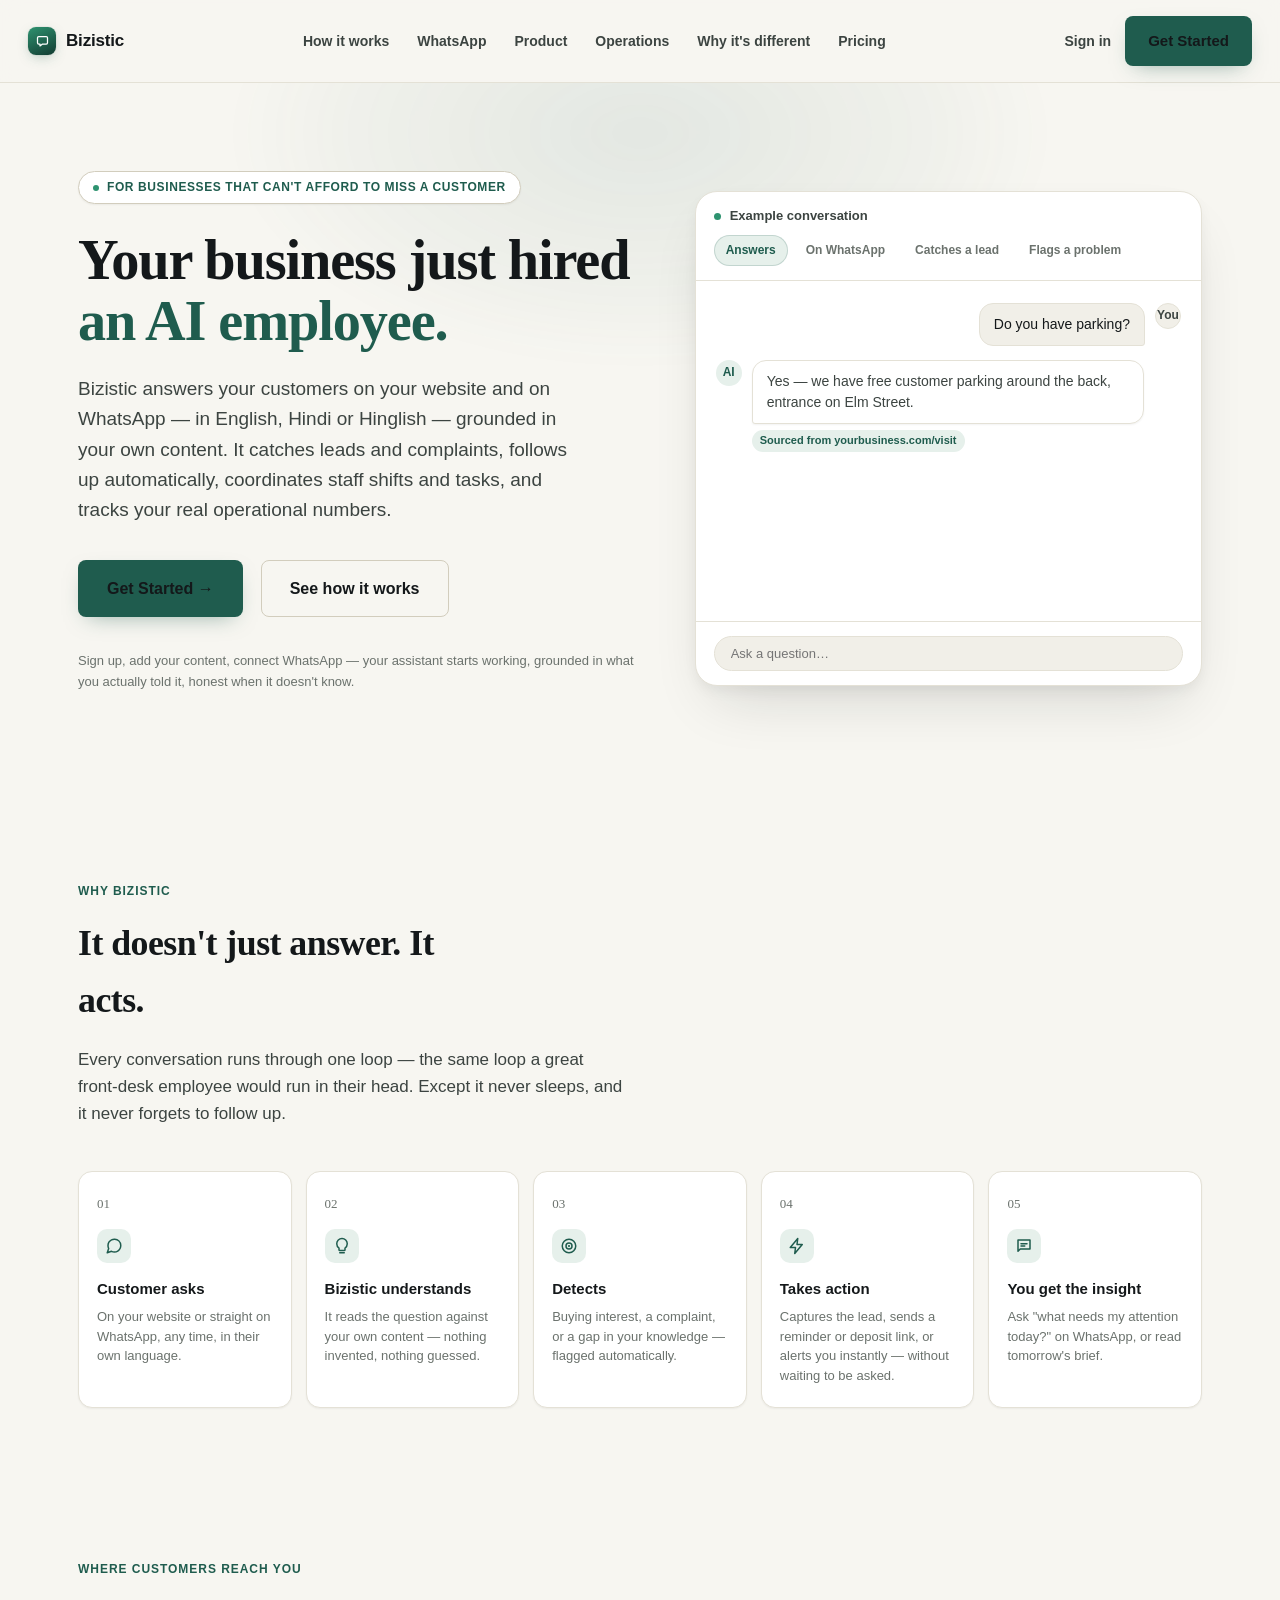
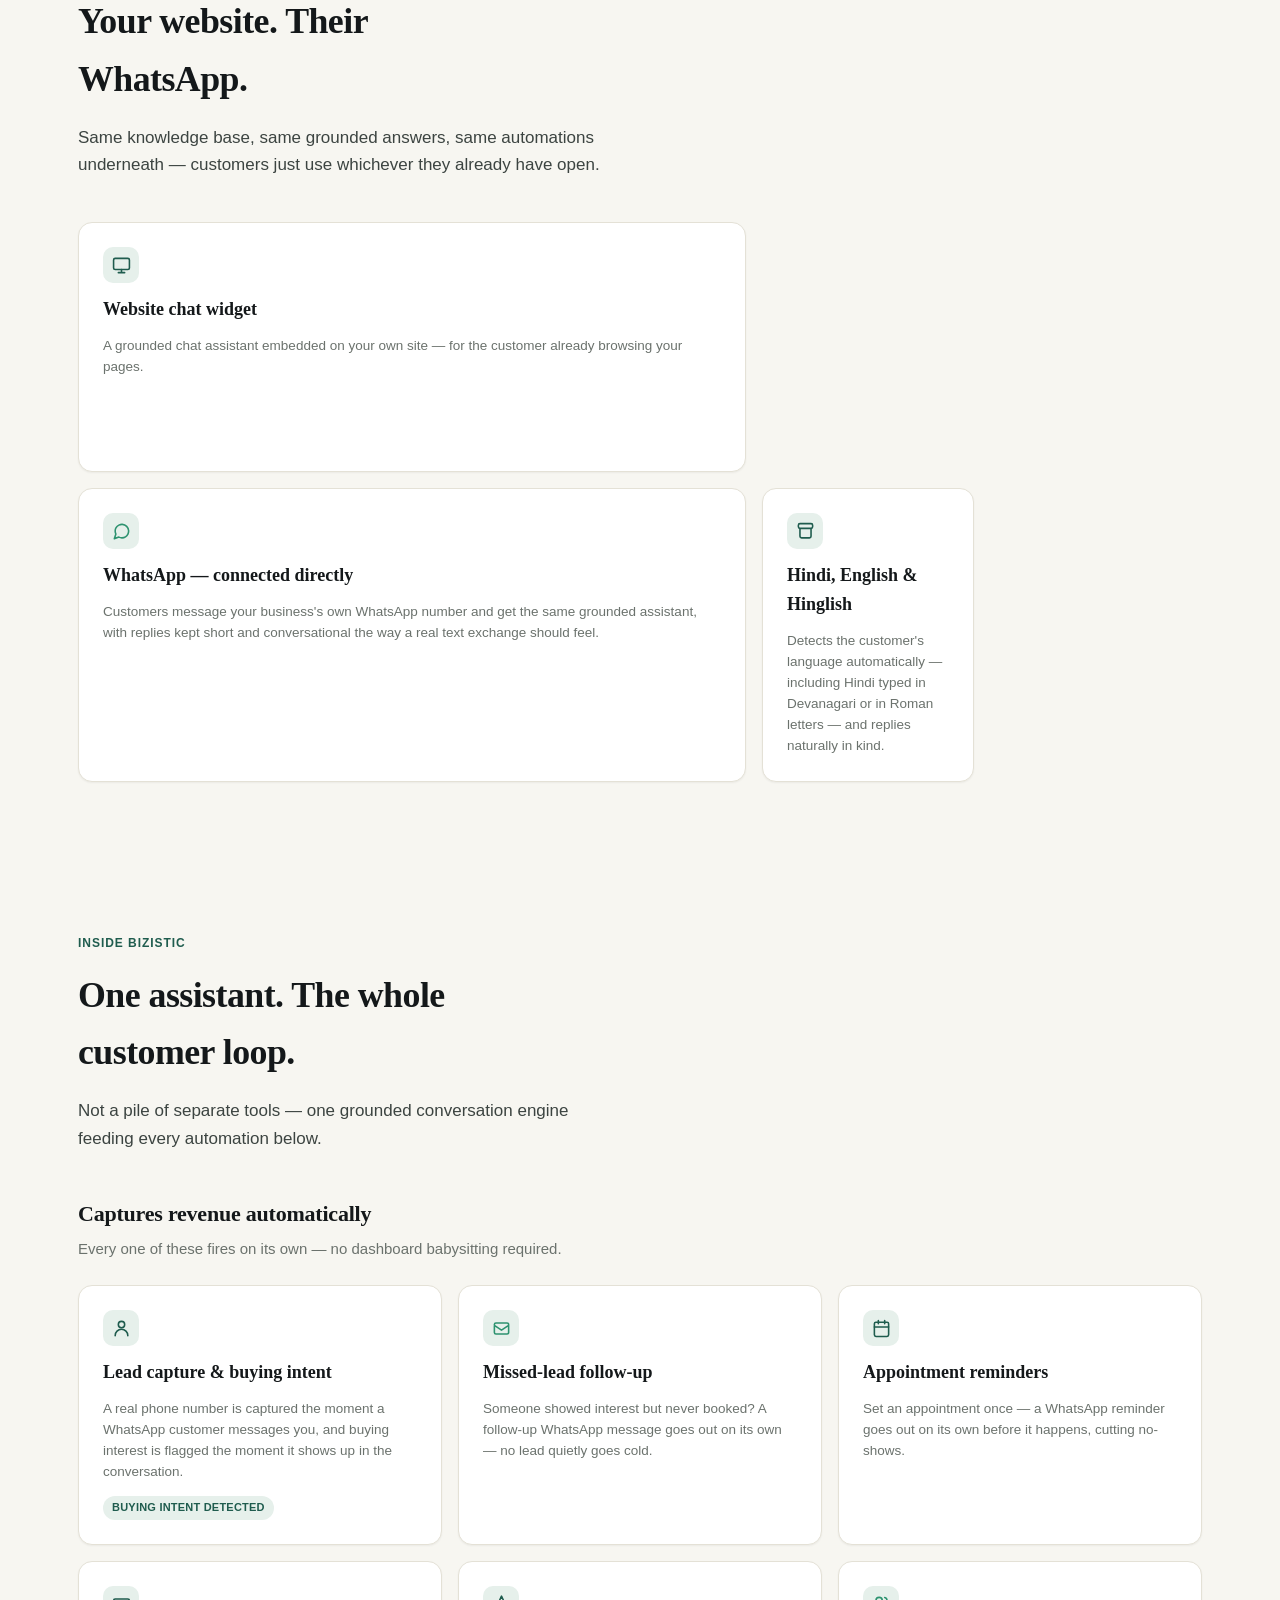
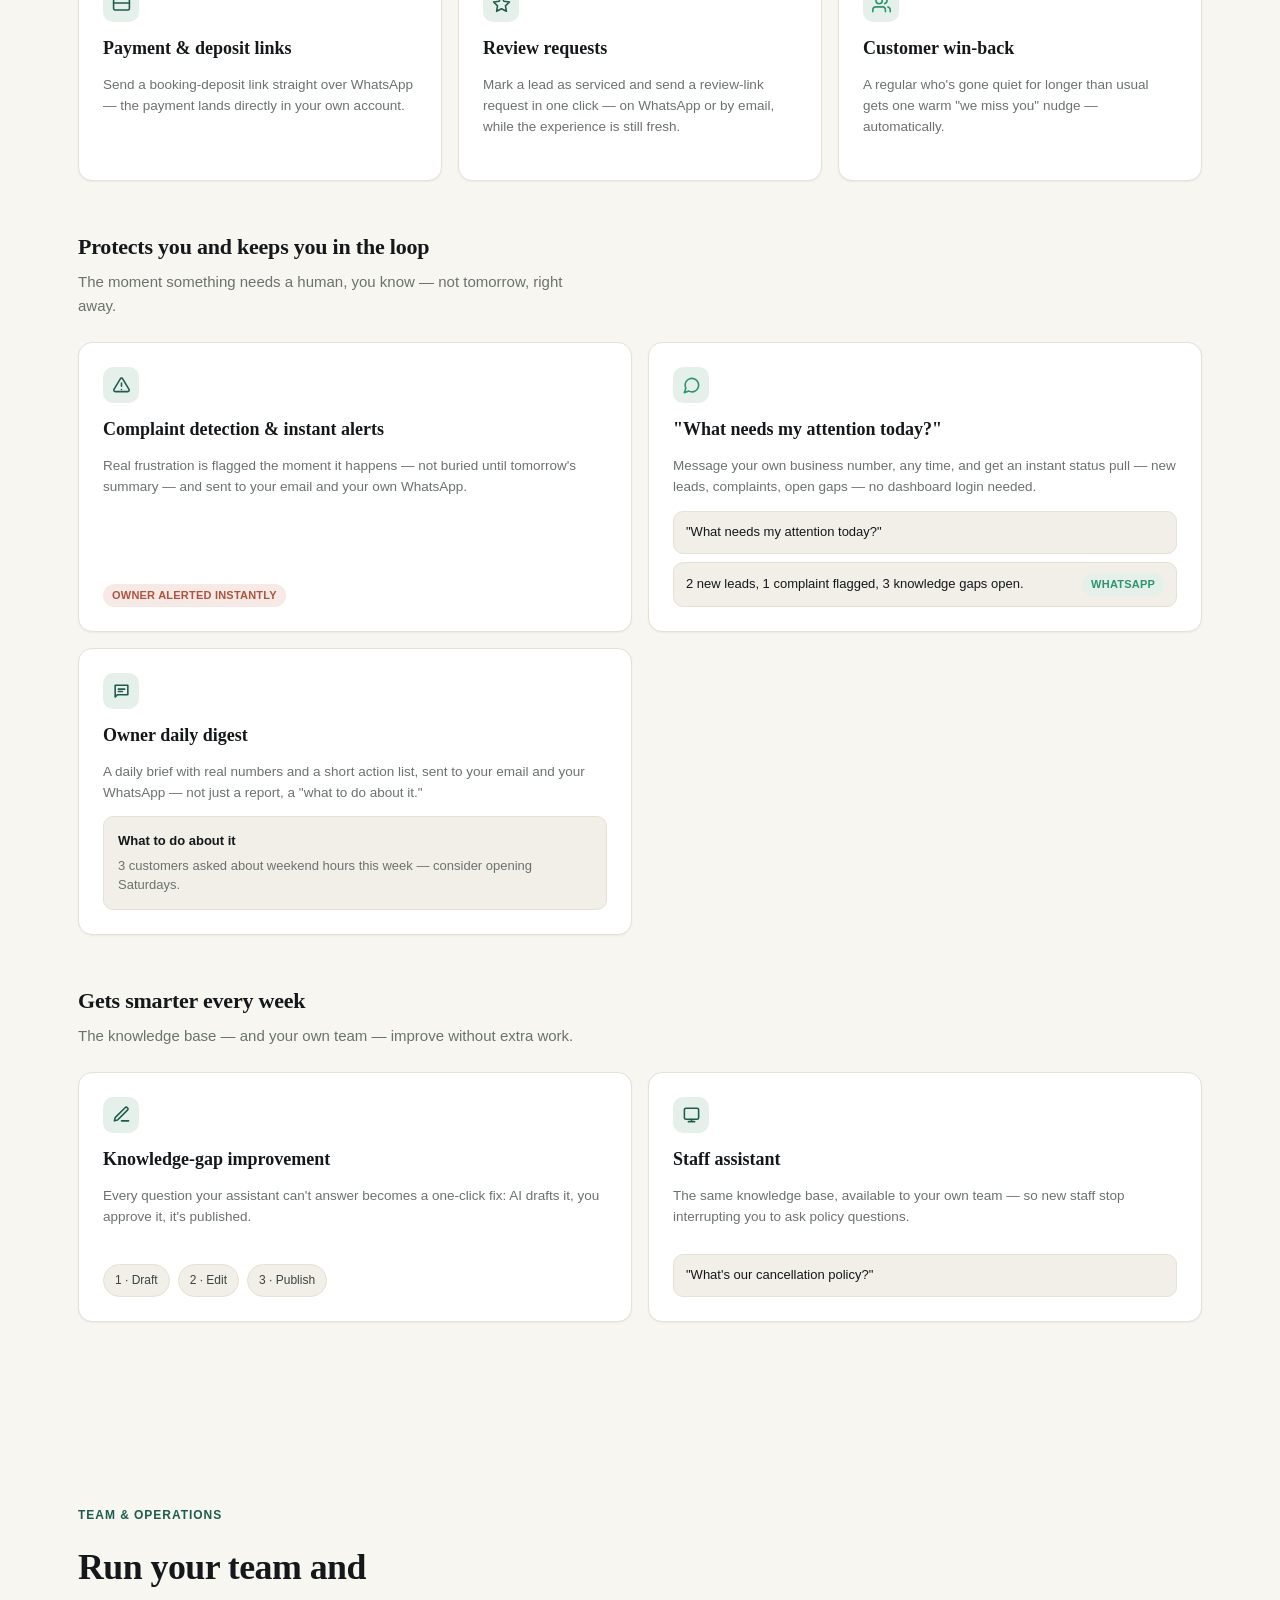
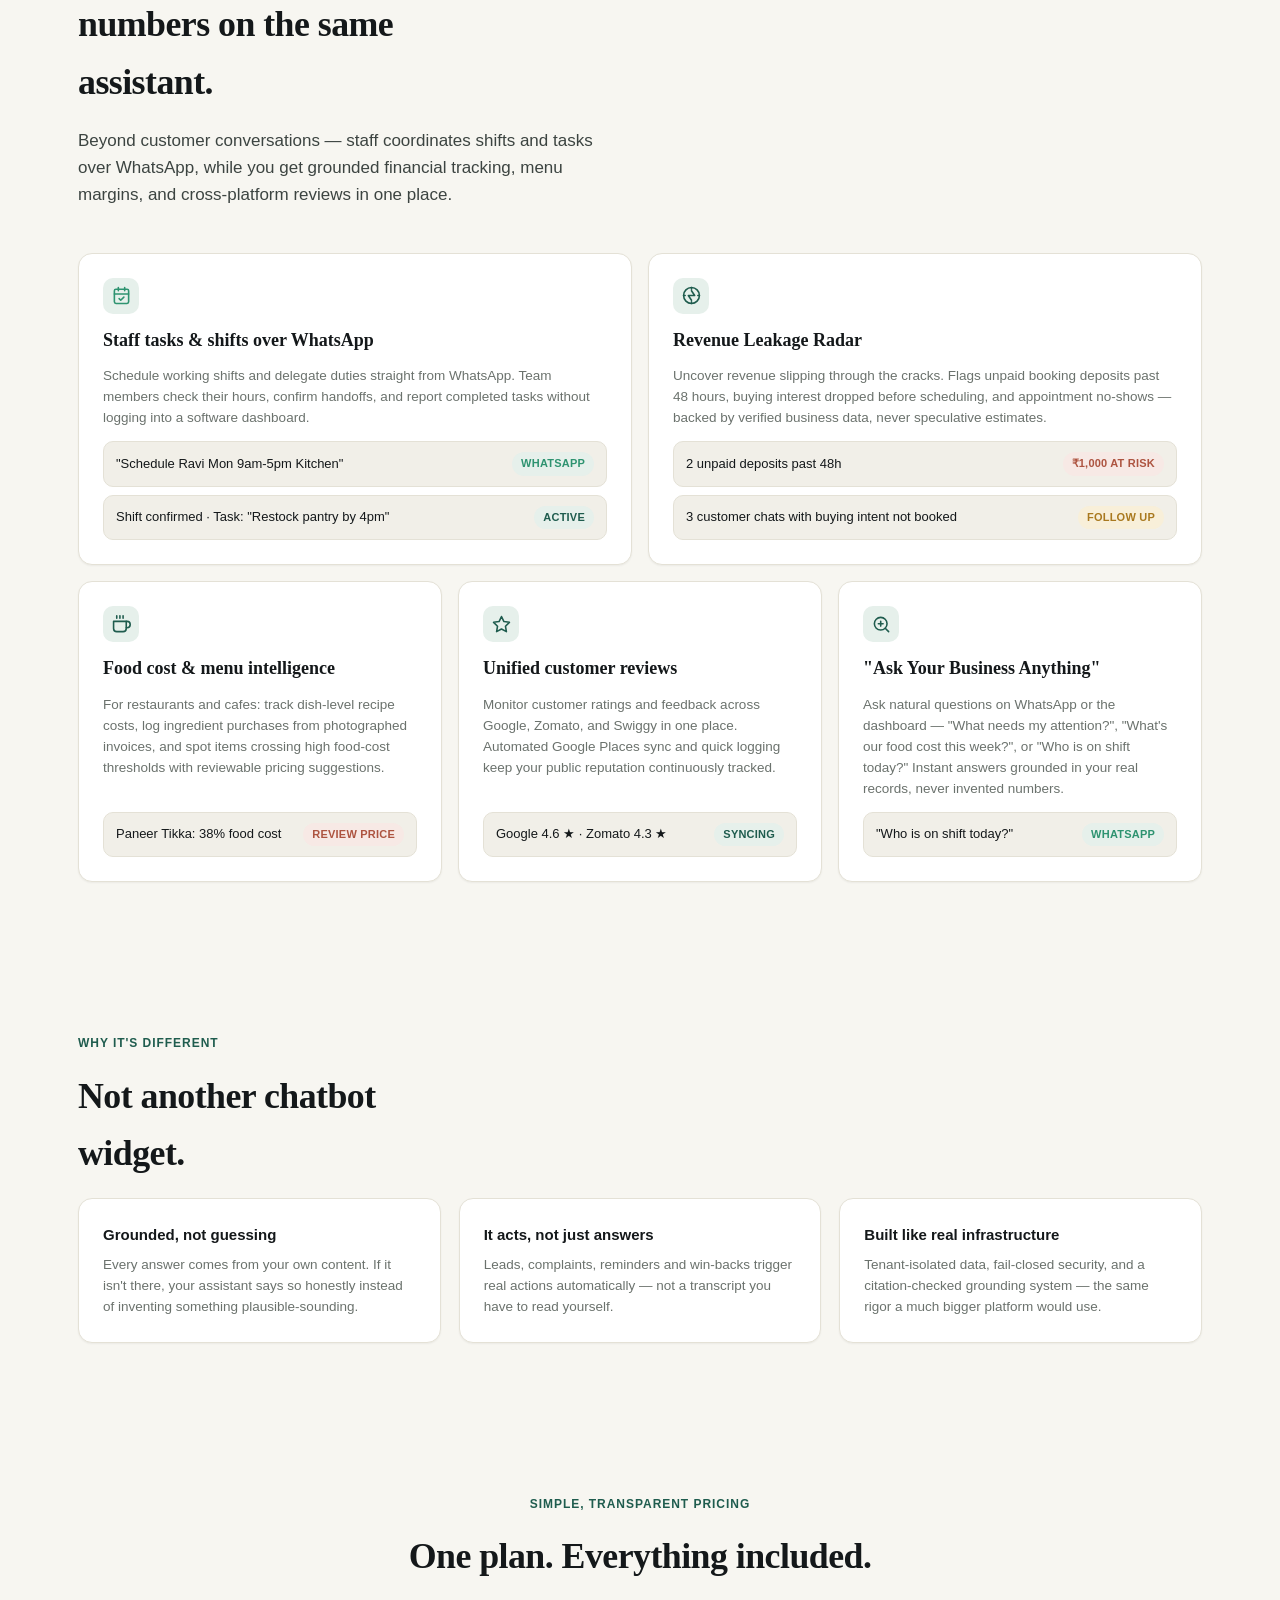
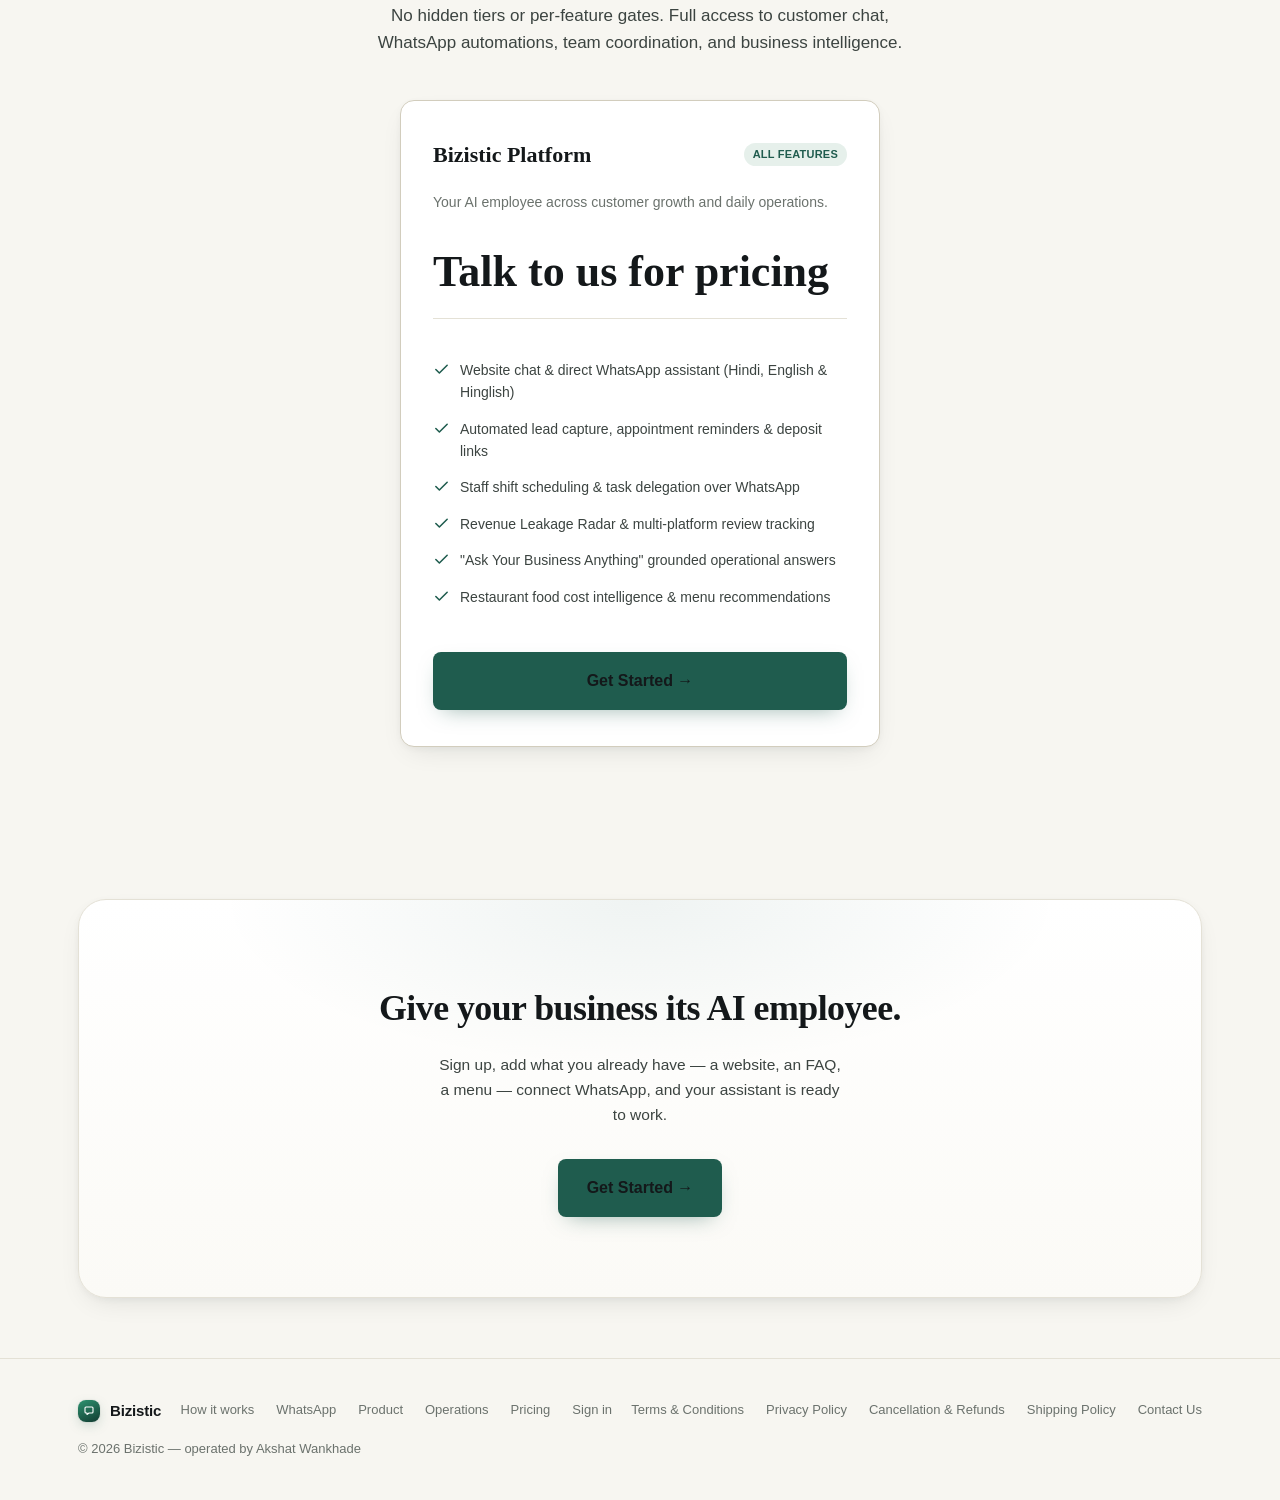
==== static/index.html @ 37adf5cf "Add Terms, Privacy, and Cancellation & Refund pages for Razorpay compliance Completes the 5-page Raz" ====
<!DOCTYPE html>
<html lang="en">
<head>
  <meta charset="UTF-8">
  <meta name="viewport" content="width=device-width, initial-scale=1.0">
  <title>Bizistic — an AI employee for your business</title>
  <meta name="description" content="Bizistic talks to your customers on your website and WhatsApp, captures leads, coordinates staff shifts and tasks, tracks revenue leakage, and gives you grounded business intelligence.">
  <link rel="icon" type="image/svg+xml" href="/static/favicon.svg">
  <link rel="stylesheet" href="/static/css/marketing.css">
</head>
<body class="bm-body">

  <nav class="bm-nav">
    <a href="/" class="bm-logo">
      <span class="bm-logo-mark"><svg viewBox="0 0 24 24" fill="none" stroke="currentColor" stroke-width="2" stroke-linecap="round" stroke-linejoin="round"><path d="M4 6a2 2 0 0 1 2-2h12a2 2 0 0 1 2 2v8a2 2 0 0 1-2 2h-6l-4 3v-3H6a2 2 0 0 1-2-2Z"/></svg></span>
      Bizistic
    </a>
    <div class="bm-navlinks">
      <a class="bm-navlink" href="#loop">How it works</a>
      <a class="bm-navlink" href="#channels">WhatsApp</a>
      <a class="bm-navlink" href="#product">Product</a>
      <a class="bm-navlink" href="#operations">Operations</a>
      <a class="bm-navlink" href="#why">Why it's different</a>
      <a class="bm-navlink" href="#pricing">Pricing</a>
    </div>
    <div class="bm-nav-actions">
      <a href="/login" class="bm-navlink">Sign in</a>
      <a href="/login" class="bm-btn bm-btn-primary">Get Started</a>
    </div>
  </nav>

  <header class="bm-hero">
    <div class="bm-hero-glow" aria-hidden="true"></div>
    <div class="bm-wrap bm-hero-inner">
      <div class="bm-hero-grid">
        <div class="bm-reveal in">
          <div class="bm-eyebrow"><span class="dot"></span> For businesses that can't afford to miss a customer</div>
          <h1 class="bm-h1">Your business just hired<br><em>an AI employee.</em></h1>
          <p class="bm-lede">Bizistic answers your customers on your website and on WhatsApp — in English, Hindi or Hinglish — grounded in your own content. It catches leads and complaints, follows up automatically, coordinates staff shifts and tasks, and tracks your real operational numbers.</p>
          <div class="bm-hero-cta">
            <a href="/login" class="bm-btn bm-btn-primary bm-btn-lg">Get Started &rarr;</a>
            <a href="#loop" class="bm-btn bm-btn-ghost bm-btn-lg">See how it works</a>
          </div>
          <p class="bm-hero-note">Sign up, add your content, connect WhatsApp — your assistant starts working, grounded in what you actually told it, honest when it doesn't know.</p>
        </div>

        <div class="bm-reveal in" style="transition-delay:.12s;">
          <div class="bm-demo" role="group" aria-label="Example conversation with Bizistic">
            <div class="bm-demo-bar">
              <div class="bm-demo-bar-title"><span class="bm-demo-dot"></span> Example conversation</div>
              <div class="bm-demo-tabs" id="demo-tabs">
                <div class="bm-demo-tab active" data-demo="answer">Answers</div>
                <div class="bm-demo-tab" data-demo="whatsapp">On WhatsApp</div>
                <div class="bm-demo-tab" data-demo="lead">Catches a lead</div>
                <div class="bm-demo-tab" data-demo="complaint">Flags a problem</div>
              </div>
            </div>
            <div class="bm-demo-body" id="demo-body"></div>
            <div class="bm-demo-input" aria-hidden="true">
              <input type="text" placeholder="Ask a question…" disabled>
            </div>
          </div>
        </div>
      </div>
    </div>
  </header>

  <section class="bm-section" id="loop">
    <div class="bm-wrap">
      <div class="bm-kicker bm-reveal">Why Bizistic</div>
      <h2 class="bm-h2 bm-reveal">It doesn't just answer. It acts.</h2>
      <p class="bm-section-lede bm-reveal">Every conversation runs through one loop — the same loop a great front-desk employee would run in their head. Except it never sleeps, and it never forgets to follow up.</p>

      <div class="bm-loop bm-reveal-stagger">
        <div class="bm-loop-step">
          <div class="bm-loop-num">01</div>
          <div class="bm-loop-icon"><svg viewBox="0 0 24 24" fill="none" stroke="currentColor" stroke-width="2" stroke-linecap="round" stroke-linejoin="round"><path d="M21 11.5a8.38 8.38 0 0 1-.9 3.8 8.5 8.5 0 0 1-7.6 4.7 8.38 8.38 0 0 1-3.8-.9L3 21l1.9-5.7a8.38 8.38 0 0 1-.9-3.8 8.5 8.5 0 0 1 4.7-7.6 8.38 8.38 0 0 1 3.8-.9h.5a8.48 8.48 0 0 1 8 8v.5z"/></svg></div>
          <div class="bm-loop-title">Customer asks</div>
          <div class="bm-loop-text">On your website or straight on WhatsApp, any time, in their own language.</div>
        </div>
        <div class="bm-loop-step">
          <div class="bm-loop-num">02</div>
          <div class="bm-loop-icon"><svg viewBox="0 0 24 24" fill="none" stroke="currentColor" stroke-width="2" stroke-linecap="round" stroke-linejoin="round"><path d="M12 2a7 7 0 0 0-7 7c0 2.4 1.2 4.5 3 5.7V17a1 1 0 0 0 1 1h6a1 1 0 0 0 1-1v-2.3c1.8-1.2 3-3.3 3-5.7a7 7 0 0 0-7-7Z"/><path d="M9 21h6"/></svg></div>
          <div class="bm-loop-title">Bizistic understands</div>
          <div class="bm-loop-text">It reads the question against your own content — nothing invented, nothing guessed.</div>
        </div>
        <div class="bm-loop-step">
          <div class="bm-loop-num">03</div>
          <div class="bm-loop-icon"><svg viewBox="0 0 24 24" fill="none" stroke="currentColor" stroke-width="2" stroke-linecap="round" stroke-linejoin="round"><circle cx="12" cy="12" r="9"/><circle cx="12" cy="12" r="4"/><circle cx="12" cy="12" r=".5" fill="currentColor"/></svg></div>
          <div class="bm-loop-title">Detects</div>
          <div class="bm-loop-text">Buying interest, a complaint, or a gap in your knowledge — flagged automatically.</div>
        </div>
        <div class="bm-loop-step">
          <div class="bm-loop-num">04</div>
          <div class="bm-loop-icon"><svg viewBox="0 0 24 24" fill="none" stroke="currentColor" stroke-width="2" stroke-linecap="round" stroke-linejoin="round"><path d="M13 2 3 14h7l-1 8 10-12h-7l1-8Z"/></svg></div>
          <div class="bm-loop-title">Takes action</div>
          <div class="bm-loop-text">Captures the lead, sends a reminder or deposit link, or alerts you instantly — without waiting to be asked.</div>
        </div>
        <div class="bm-loop-step">
          <div class="bm-loop-num">05</div>
          <div class="bm-loop-icon"><svg viewBox="0 0 24 24" fill="none" stroke="currentColor" stroke-width="2" stroke-linecap="round" stroke-linejoin="round"><path d="M4 4h16v12H7l-3 3Z"/><path d="M8 9h8M8 12h5"/></svg></div>
          <div class="bm-loop-title">You get the insight</div>
          <div class="bm-loop-text">Ask "what needs my attention today?" on WhatsApp, or read tomorrow's brief.</div>
        </div>
      </div>
    </div>
  </section>

  <section class="bm-section-tight" id="channels">
    <div class="bm-wrap">
      <div class="bm-kicker bm-reveal">Where customers reach you</div>
      <h2 class="bm-h2 bm-reveal">Your website. Their WhatsApp.</h2>
      <p class="bm-section-lede bm-reveal">Same knowledge base, same grounded answers, same automations underneath — customers just use whichever they already have open.</p>

      <div class="bm-bento bm-bento-5 bm-reveal-stagger" style="margin-bottom:0;">
        <div class="bm-tile bm-tile-md">
          <div class="bm-tile-icon"><svg viewBox="0 0 24 24" fill="none" stroke="currentColor" stroke-width="2" stroke-linecap="round" stroke-linejoin="round"><rect x="2" y="3" width="20" height="14" rx="2"/><path d="M8 21h8M12 17v4"/></svg></div>
          <h3>Website chat widget</h3>
          <p>A grounded chat assistant embedded on your own site — for the customer already browsing your pages.</p>
        </div>
        <div class="bm-tile bm-tile-md">
          <div class="bm-tile-icon whatsapp"><svg viewBox="0 0 24 24" fill="none" stroke="currentColor" stroke-width="2" stroke-linecap="round" stroke-linejoin="round"><path d="M21 11.5a8.38 8.38 0 0 1-.9 3.8 8.5 8.5 0 0 1-7.6 4.7 8.38 8.38 0 0 1-3.8-.9L3 21l1.9-5.7a8.38 8.38 0 0 1-.9-3.8 8.5 8.5 0 0 1 4.7-7.6 8.38 8.38 0 0 1 3.8-.9h.5a8.48 8.48 0 0 1 8 8v.5z"/></svg></div>
          <h3>WhatsApp — connected directly</h3>
          <p>Customers message your business's own WhatsApp number and get the same grounded assistant, with replies kept short and conversational the way a real text exchange should feel.</p>
        </div>
        <div class="bm-tile bm-tile-xs">
          <div class="bm-tile-icon"><svg viewBox="0 0 24 24" fill="none" stroke="currentColor" stroke-width="2" stroke-linecap="round" stroke-linejoin="round"><path d="M5 8h14M5 8a2 2 0 0 1-2-2V4a2 2 0 0 1 2-2h14a2 2 0 0 1 2 2v2a2 2 0 0 1-2 2M5 8v10a2 2 0 0 0 2 2h10a2 2 0 0 0 2-2V8"/></svg></div>
          <h3>Hindi, English &amp; Hinglish</h3>
          <p>Detects the customer's language automatically — including Hindi typed in Devanagari or in Roman letters — and replies naturally in kind.</p>
        </div>
      </div>
    </div>
  </section>

  <section class="bm-section" id="product">
    <div class="bm-wrap">
      <div class="bm-kicker bm-reveal">Inside Bizistic</div>
      <h2 class="bm-h2 bm-reveal">One assistant. The whole customer loop.</h2>
      <p class="bm-section-lede bm-reveal">Not a pile of separate tools — one grounded conversation engine feeding every automation below.</p>

      <div class="bm-group-head bm-reveal">
        <h3 class="bm-h3">Captures revenue automatically</h3>
        <p>Every one of these fires on its own — no dashboard babysitting required.</p>
      </div>
      <div class="bm-bento bm-reveal-stagger">
        <div class="bm-tile bm-tile-sm">
          <div class="bm-tile-icon"><svg viewBox="0 0 24 24" fill="none" stroke="currentColor" stroke-width="2" stroke-linecap="round" stroke-linejoin="round"><path d="M20 21a8 8 0 0 0-16 0"/><circle cx="12" cy="7" r="4"/></svg></div>
          <h3>Lead capture &amp; buying intent</h3>
          <p>A real phone number is captured the moment a WhatsApp customer messages you, and buying interest is flagged the moment it shows up in the conversation.</p>
          <div class="bm-tile-visual"><span class="bm-mock-pill green">Buying intent detected</span></div>
        </div>
        <div class="bm-tile bm-tile-sm">
          <div class="bm-tile-icon whatsapp"><svg viewBox="0 0 24 24" fill="none" stroke="currentColor" stroke-width="2" stroke-linecap="round" stroke-linejoin="round"><path d="M3 8l9 6 9-6M5 19h14a2 2 0 0 0 2-2V7a2 2 0 0 0-2-2H5a2 2 0 0 0-2 2v10a2 2 0 0 0 2 2Z"/></svg></div>
          <h3>Missed-lead follow-up</h3>
          <p>Someone showed interest but never booked? A follow-up WhatsApp message goes out on its own — no lead quietly goes cold.</p>
        </div>
        <div class="bm-tile bm-tile-sm">
          <div class="bm-tile-icon"><svg viewBox="0 0 24 24" fill="none" stroke="currentColor" stroke-width="2" stroke-linecap="round" stroke-linejoin="round"><rect x="3" y="4" width="18" height="18" rx="2"/><path d="M16 2v4M8 2v4M3 10h18"/></svg></div>
          <h3>Appointment reminders</h3>
          <p>Set an appointment once — a WhatsApp reminder goes out on its own before it happens, cutting no-shows.</p>
        </div>
        <div class="bm-tile bm-tile-sm">
          <div class="bm-tile-icon"><svg viewBox="0 0 24 24" fill="none" stroke="currentColor" stroke-width="2" stroke-linecap="round" stroke-linejoin="round"><rect x="2" y="5" width="20" height="14" rx="2"/><path d="M2 10h20"/></svg></div>
          <h3>Payment &amp; deposit links</h3>
          <p>Send a booking-deposit link straight over WhatsApp — the payment lands directly in your own account.</p>
        </div>
        <div class="bm-tile bm-tile-sm">
          <div class="bm-tile-icon"><svg viewBox="0 0 24 24" fill="none" stroke="currentColor" stroke-width="2" stroke-linecap="round" stroke-linejoin="round"><path d="m12 17.3-6.2 3.3 1.2-6.9L2 8.9l7-1L12 1.5l3 6.4 7 1-5 4.8 1.2 6.9Z"/></svg></div>
          <h3>Review requests</h3>
          <p>Mark a lead as serviced and send a review-link request in one click — on WhatsApp or by email, while the experience is still fresh.</p>
        </div>
        <div class="bm-tile bm-tile-sm">
          <div class="bm-tile-icon whatsapp"><svg viewBox="0 0 24 24" fill="none" stroke="currentColor" stroke-width="2" stroke-linecap="round" stroke-linejoin="round"><path d="M17 21v-2a4 4 0 0 0-4-4H5a4 4 0 0 0-4 4v2"/><circle cx="9" cy="7" r="4"/><path d="M23 21v-2a4 4 0 0 0-3-3.87M16 3.13a4 4 0 0 1 0 7.75"/></svg></div>
          <h3>Customer win-back</h3>
          <p>A regular who's gone quiet for longer than usual gets one warm "we miss you" nudge — automatically.</p>
        </div>
      </div>

      <div class="bm-group-head bm-reveal">
        <h3 class="bm-h3">Protects you and keeps you in the loop</h3>
        <p>The moment something needs a human, you know — not tomorrow, right away.</p>
      </div>
      <div class="bm-bento bm-reveal-stagger">
        <div class="bm-tile bm-tile-lg">
          <div class="bm-tile-icon"><svg viewBox="0 0 24 24" fill="none" stroke="currentColor" stroke-width="2" stroke-linecap="round" stroke-linejoin="round"><path d="M12 9v4M12 17h.01"/><path d="M10.3 3.9 2.5 17a1.8 1.8 0 0 0 1.5 2.7h16a1.8 1.8 0 0 0 1.5-2.7L13.7 3.9a1.8 1.8 0 0 0-3.4 0Z"/></svg></div>
          <h3>Complaint detection &amp; instant alerts</h3>
          <p>Real frustration is flagged the moment it happens — not buried until tomorrow's summary — and sent to your email and your own WhatsApp.</p>
          <div class="bm-tile-visual"><span class="bm-mock-pill red">Owner alerted instantly</span></div>
        </div>
        <div class="bm-tile bm-tile-lg">
          <div class="bm-tile-icon whatsapp"><svg viewBox="0 0 24 24" fill="none" stroke="currentColor" stroke-width="2" stroke-linecap="round" stroke-linejoin="round"><path d="M21 11.5a8.38 8.38 0 0 1-.9 3.8 8.5 8.5 0 0 1-7.6 4.7 8.38 8.38 0 0 1-3.8-.9L3 21l1.9-5.7a8.38 8.38 0 0 1-.9-3.8 8.5 8.5 0 0 1 4.7-7.6 8.38 8.38 0 0 1 3.8-.9h.5a8.48 8.48 0 0 1 8 8v.5z"/></svg></div>
          <h3>"What needs my attention today?"</h3>
          <p>Message your own business number, any time, and get an instant status pull — new leads, complaints, open gaps — no dashboard login needed.</p>
          <div class="bm-tile-visual bm-mock-stack">
            <div class="bm-mock-row"><span>"What needs my attention today?"</span></div>
            <div class="bm-mock-row"><span>2 new leads, 1 complaint flagged, 3 knowledge gaps open.</span><span class="bm-mock-pill whatsapp">WhatsApp</span></div>
          </div>
        </div>
        <div class="bm-tile bm-tile-md">
          <div class="bm-tile-icon"><svg viewBox="0 0 24 24" fill="none" stroke="currentColor" stroke-width="2" stroke-linecap="round" stroke-linejoin="round"><path d="M4 4h16v12H7l-3 3Z"/><path d="M8 9h8M8 12h5"/></svg></div>
          <h3>Owner daily digest</h3>
          <p>A daily brief with real numbers and a short action list, sent to your email and your WhatsApp — not just a report, a "what to do about it."</p>
          <div class="bm-tile-visual bm-mock-email">
            <div class="bm-mock-email-subject">What to do about it</div>
            <div class="bm-mock-email-body">3 customers asked about weekend hours this week — consider opening Saturdays.</div>
          </div>
        </div>
      </div>

      <div class="bm-group-head bm-reveal">
        <h3 class="bm-h3">Gets smarter every week</h3>
        <p>The knowledge base — and your own team — improve without extra work.</p>
      </div>
      <div class="bm-bento bm-reveal-stagger">
        <div class="bm-tile bm-tile-md">
          <div class="bm-tile-icon"><svg viewBox="0 0 24 24" fill="none" stroke="currentColor" stroke-width="2" stroke-linecap="round" stroke-linejoin="round"><path d="M12 20h9"/><path d="M16.5 3.5a2.1 2.1 0 0 1 3 3L7 19l-4 1 1-4Z"/></svg></div>
          <h3>Knowledge-gap improvement</h3>
          <p>Every question your assistant can't answer becomes a one-click fix: AI drafts it, you approve it, it's published.</p>
          <div class="bm-tile-visual bm-mock-chip-row">
            <span class="bm-mock-chip">1 · Draft</span><span class="bm-mock-chip">2 · Edit</span><span class="bm-mock-chip">3 · Publish</span>
          </div>
        </div>
        <div class="bm-tile bm-tile-md">
          <div class="bm-tile-icon"><svg viewBox="0 0 24 24" fill="none" stroke="currentColor" stroke-width="2" stroke-linecap="round" stroke-linejoin="round"><rect x="3" y="4" width="18" height="14" rx="2"/><path d="M8 21h8M12 18v3"/></svg></div>
          <h3>Staff assistant</h3>
          <p>The same knowledge base, available to your own team — so new staff stop interrupting you to ask policy questions.</p>
          <div class="bm-tile-visual bm-mock-stack">
            <div class="bm-mock-row"><span>"What's our cancellation policy?"</span></div>
          </div>
        </div>
      </div>
    </div>
  </section>

  <section class="bm-section" id="operations">
    <div class="bm-wrap">
      <div class="bm-kicker bm-reveal">Team &amp; Operations</div>
      <h2 class="bm-h2 bm-reveal">Run your team and numbers on the same assistant.</h2>
      <p class="bm-section-lede bm-reveal">Beyond customer conversations — staff coordinates shifts and tasks over WhatsApp, while you get grounded financial tracking, menu margins, and cross-platform reviews in one place.</p>

      <div class="bm-bento bm-reveal-stagger">
        <div class="bm-tile bm-tile-md">
          <div class="bm-tile-icon whatsapp"><svg viewBox="0 0 24 24" fill="none" stroke="currentColor" stroke-width="2" stroke-linecap="round" stroke-linejoin="round"><rect x="3" y="4" width="18" height="18" rx="2"/><path d="M16 2v4M8 2v4M3 10h18"/><path d="m9 16 2 2 4-4"/></svg></div>
          <h3>Staff tasks &amp; shifts over WhatsApp</h3>
          <p>Schedule working shifts and delegate duties straight from WhatsApp. Team members check their hours, confirm handoffs, and report completed tasks without logging into a software dashboard.</p>
          <div class="bm-tile-visual bm-mock-stack">
            <div class="bm-mock-row"><span>"Schedule Ravi Mon 9am-5pm Kitchen"</span><span class="bm-mock-pill whatsapp">WhatsApp</span></div>
            <div class="bm-mock-row"><span>Shift confirmed · Task: "Restock pantry by 4pm"</span><span class="bm-mock-pill green">Active</span></div>
          </div>
        </div>

        <div class="bm-tile bm-tile-md">
          <div class="bm-tile-icon"><svg viewBox="0 0 24 24" fill="none" stroke="currentColor" stroke-width="2" stroke-linecap="round" stroke-linejoin="round"><circle cx="12" cy="12" r="10"/><path d="m12 6 4 6h-8l4 6"/><path d="M12 2v2M12 20v2M2 12h2M20 12h2"/></svg></div>
          <h3>Revenue Leakage Radar</h3>
          <p>Uncover revenue slipping through the cracks. Flags unpaid booking deposits past 48 hours, buying interest dropped before scheduling, and appointment no-shows — backed by verified business data, never speculative estimates.</p>
          <div class="bm-tile-visual bm-mock-stack">
            <div class="bm-mock-row"><span>2 unpaid deposits past 48h</span><span class="bm-mock-pill red">₹1,000 at risk</span></div>
            <div class="bm-mock-row"><span>3 customer chats with buying intent not booked</span><span class="bm-mock-pill amber">Follow up</span></div>
          </div>
        </div>

        <div class="bm-tile bm-tile-sm">
          <div class="bm-tile-icon"><svg viewBox="0 0 24 24" fill="none" stroke="currentColor" stroke-width="2" stroke-linecap="round" stroke-linejoin="round"><path d="M18 8h1a4 4 0 0 1 0 8h-1"/><path d="M2 8h16v9a4 4 0 0 1-4 4H6a4 4 0 0 1-4-4V8z"/><line x1="6" y1="1" x2="6" y2="4"/><line x1="10" y1="1" x2="10" y2="4"/><line x1="14" y1="1" x2="14" y2="4"/></svg></div>
          <h3>Food cost &amp; menu intelligence</h3>
          <p>For restaurants and cafes: track dish-level recipe costs, log ingredient purchases from photographed invoices, and spot items crossing high food-cost thresholds with reviewable pricing suggestions.</p>
          <div class="bm-tile-visual">
            <div class="bm-mock-row"><span>Paneer Tikka: 38% food cost</span><span class="bm-mock-pill red">Review price</span></div>
          </div>
        </div>

        <div class="bm-tile bm-tile-sm">
          <div class="bm-tile-icon"><svg viewBox="0 0 24 24" fill="none" stroke="currentColor" stroke-width="2" stroke-linecap="round" stroke-linejoin="round"><path d="m12 2 3.09 6.26L22 9.27l-5 4.87 1.18 6.88L12 17.77l-6.18 3.25L7 14.14 2 9.27l6.91-1.01L12 2z"/></svg></div>
          <h3>Unified customer reviews</h3>
          <p>Monitor customer ratings and feedback across Google, Zomato, and Swiggy in one place. Automated Google Places sync and quick logging keep your public reputation continuously tracked.</p>
          <div class="bm-tile-visual">
            <div class="bm-mock-row"><span>Google 4.6 ★ · Zomato 4.3 ★</span><span class="bm-mock-pill green">Syncing</span></div>
          </div>
        </div>

        <div class="bm-tile bm-tile-sm">
          <div class="bm-tile-icon"><svg viewBox="0 0 24 24" fill="none" stroke="currentColor" stroke-width="2" stroke-linecap="round" stroke-linejoin="round"><circle cx="11" cy="11" r="8"/><path d="m21 21-4.3-4.3"/><path d="M11 8v6M8 11h6"/></svg></div>
          <h3>"Ask Your Business Anything"</h3>
          <p>Ask natural questions on WhatsApp or the dashboard — "What needs my attention?", "What's our food cost this week?", or "Who is on shift today?" Instant answers grounded in your real records, never invented numbers.</p>
          <div class="bm-tile-visual">
            <div class="bm-mock-row"><span>"Who is on shift today?"</span><span class="bm-mock-pill whatsapp">WhatsApp</span></div>
          </div>
        </div>
      </div>
    </div>
  </section>

  <section class="bm-section-tight" id="why">
    <div class="bm-wrap">
      <div class="bm-kicker bm-reveal">Why it's different</div>
      <h2 class="bm-h2 bm-reveal">Not another chatbot widget.</h2>
      <div class="bm-proof-grid bm-reveal-stagger">
        <div class="bm-proof-card">
          <h4>Grounded, not guessing</h4>
          <p>Every answer comes from your own content. If it isn't there, your assistant says so honestly instead of inventing something plausible-sounding.</p>
        </div>
        <div class="bm-proof-card">
          <h4>It acts, not just answers</h4>
          <p>Leads, complaints, reminders and win-backs trigger real actions automatically — not a transcript you have to read yourself.</p>
        </div>
        <div class="bm-proof-card">
          <h4>Built like real infrastructure</h4>
          <p>Tenant-isolated data, fail-closed security, and a citation-checked grounding system — the same rigor a much bigger platform would use.</p>
        </div>
      </div>
    </div>
  </section>

  <section class="bm-section" id="pricing">
    <div class="bm-wrap" style="text-align: center;">
      <div class="bm-kicker bm-reveal">Simple, Transparent Pricing</div>
      <h2 class="bm-h2 bm-reveal" style="max-width: none; margin-left: auto; margin-right: auto;">One plan. Everything included.</h2>
      <p class="bm-section-lede bm-reveal" style="margin-left: auto; margin-right: auto;">
        No hidden tiers or per-feature gates. Full access to customer chat, WhatsApp automations, team coordination, and business intelligence.
      </p>

      <div class="bm-reveal" style="max-width: 480px; margin: 0 auto; text-align: left;">
        <div class="bm-tile" style="padding: 36px 32px; box-shadow: var(--bm-shadow-md); border-color: var(--bm-border-strong);">
          <div style="display: flex; justify-content: space-between; align-items: center; margin-bottom: 8px;">
            <h3 style="font-family: var(--bm-font-serif); font-size: 1.375rem; margin: 0; color: var(--bm-ink);">Bizistic Platform</h3>
            <span class="bm-mock-pill green">All Features</span>
          </div>
          <p style="font-size: 0.875rem; color: var(--bm-muted); margin: 0 0 24px;">Your AI employee across customer growth and daily operations.</p>
          
          <div style="display: flex; align-items: baseline; gap: 8px; margin-bottom: 28px; padding-bottom: 24px; border-bottom: 1px solid var(--bm-border);">
            <span id="platform-price" style="font-family: var(--bm-font-serif); font-size: 2.75rem; font-weight: 700; color: var(--bm-ink); line-height: 1;">
              Loading…
            </span>
            <span id="platform-price-period" style="font-size: 1rem; color: var(--bm-muted); font-weight: 500;"></span>
          </div>

          <div style="display: flex; flex-direction: column; gap: 14px; margin-bottom: 32px;">
            <div style="display: flex; gap: 10px; align-items: flex-start; font-size: 0.875rem; color: var(--bm-ink-soft);">
              <svg viewBox="0 0 24 24" fill="none" stroke="currentColor" stroke-width="2.2" stroke-linecap="round" stroke-linejoin="round" style="width: 17px; height: 17px; color: var(--bm-primary); flex-shrink: 0; margin-top: 2px;"><path d="M20 6 9 17l-5-5"/></svg>
              <span>Website chat &amp; direct WhatsApp assistant (Hindi, English &amp; Hinglish)</span>
            </div>
            <div style="display: flex; gap: 10px; align-items: flex-start; font-size: 0.875rem; color: var(--bm-ink-soft);">
              <svg viewBox="0 0 24 24" fill="none" stroke="currentColor" stroke-width="2.2" stroke-linecap="round" stroke-linejoin="round" style="width: 17px; height: 17px; color: var(--bm-primary); flex-shrink: 0; margin-top: 2px;"><path d="M20 6 9 17l-5-5"/></svg>
              <span>Automated lead capture, appointment reminders &amp; deposit links</span>
            </div>
            <div style="display: flex; gap: 10px; align-items: flex-start; font-size: 0.875rem; color: var(--bm-ink-soft);">
              <svg viewBox="0 0 24 24" fill="none" stroke="currentColor" stroke-width="2.2" stroke-linecap="round" stroke-linejoin="round" style="width: 17px; height: 17px; color: var(--bm-primary); flex-shrink: 0; margin-top: 2px;"><path d="M20 6 9 17l-5-5"/></svg>
              <span>Staff shift scheduling &amp; task delegation over WhatsApp</span>
            </div>
            <div style="display: flex; gap: 10px; align-items: flex-start; font-size: 0.875rem; color: var(--bm-ink-soft);">
              <svg viewBox="0 0 24 24" fill="none" stroke="currentColor" stroke-width="2.2" stroke-linecap="round" stroke-linejoin="round" style="width: 17px; height: 17px; color: var(--bm-primary); flex-shrink: 0; margin-top: 2px;"><path d="M20 6 9 17l-5-5"/></svg>
              <span>Revenue Leakage Radar &amp; multi-platform review tracking</span>
            </div>
            <div style="display: flex; gap: 10px; align-items: flex-start; font-size: 0.875rem; color: var(--bm-ink-soft);">
              <svg viewBox="0 0 24 24" fill="none" stroke="currentColor" stroke-width="2.2" stroke-linecap="round" stroke-linejoin="round" style="width: 17px; height: 17px; color: var(--bm-primary); flex-shrink: 0; margin-top: 2px;"><path d="M20 6 9 17l-5-5"/></svg>
              <span>"Ask Your Business Anything" grounded operational answers</span>
            </div>
            <div style="display: flex; gap: 10px; align-items: flex-start; font-size: 0.875rem; color: var(--bm-ink-soft);">
              <svg viewBox="0 0 24 24" fill="none" stroke="currentColor" stroke-width="2.2" stroke-linecap="round" stroke-linejoin="round" style="width: 17px; height: 17px; color: var(--bm-primary); flex-shrink: 0; margin-top: 2px;"><path d="M20 6 9 17l-5-5"/></svg>
              <span>Restaurant food cost intelligence &amp; menu recommendations</span>
            </div>
          </div>

          <a href="/login" class="bm-btn bm-btn-primary bm-btn-lg" style="width: 100%; text-align: center;">Get Started &rarr;</a>
        </div>
      </div>
    </div>
  </section>

  <section class="bm-section-tight">
    <div class="bm-wrap">
      <div class="bm-cta bm-reveal">
        <div class="bm-cta-inner">
          <h2 class="bm-h2">Give your business its AI employee.</h2>
          <p>Sign up, add what you already have — a website, an FAQ, a menu — connect WhatsApp, and your assistant is ready to work.</p>
          <a href="/login" class="bm-btn bm-btn-primary bm-btn-lg">Get Started &rarr;</a>
        </div>
      </div>
    </div>
  </section>

  <footer class="bm-footer">
    <div class="bm-wrap bm-footer-row">
      <a href="/" class="bm-logo" style="font-size:0.9375rem;">
        <span class="bm-logo-mark" style="width:22px;height:22px;"><svg viewBox="0 0 24 24" fill="none" stroke="currentColor" stroke-width="2.2" stroke-linecap="round" stroke-linejoin="round" style="width:12px;height:12px;"><path d="M4 6a2 2 0 0 1 2-2h12a2 2 0 0 1 2 2v8a2 2 0 0 1-2 2h-6l-4 3v-3H6a2 2 0 0 1-2-2Z"/></svg></span>
        Bizistic
      </a>
      <div class="bm-footer-links">
        <a href="#loop">How it works</a>
        <a href="#channels">WhatsApp</a>
        <a href="#product">Product</a>
        <a href="#operations">Operations</a>
        <a href="#pricing">Pricing</a>
        <a href="/login">Sign in</a>
      </div>
      <div class="bm-footer-links">
        <a href="/terms">Terms &amp; Conditions</a>
        <a href="/privacy">Privacy Policy</a>
        <a href="/cancellation-refunds">Cancellation &amp; Refunds</a>
        <a href="/shipping-policy">Shipping Policy</a>
        <a href="/contact">Contact Us</a>
      </div>
      <div class="bm-footer-copy">&copy; 2026 Bizistic — operated by Akshat Wankhade</div>
    </div>
  </footer>

  <script src="/static/js/motion.js"></script>
  <script>
    BizMotion.initReveal();

    // Smooth scroll only for user-initiated in-page nav clicks, driven
    // by BizMotion.smoothScrollTo (a self-run rAF animation, not the
    // browser's native smooth-scroll) — both CSS scroll-behavior:smooth
    // and scrollIntoView({behavior:'smooth'}) were tested and found to
    // silently never move scrollY at all in some contexts. Initial-load
    // navigation (a URL with a #hash) stays native/instant/reliable;
    // only this click path gets the animated scroll.
    document.querySelectorAll('a[href^="#"]').forEach(link => {
      link.addEventListener('click', (e) => {
        const target = document.querySelector(link.getAttribute('href'));
        if (!target) return;
        e.preventDefault();
        BizMotion.smoothScrollTo(target);
      });
    });

    const demoScripts = {
      answer: [
        { role: 'user', text: 'Do you have parking?' },
        { role: 'ai', text: 'Yes — we have free customer parking around the back, entrance on Elm Street.', cite: 'yourbusiness.com/visit' },
      ],
      whatsapp: [
        { role: 'user', text: 'aapka salon kitne baje khulta hai?' },
        { role: 'ai', text: 'Hamara salon Monday se Saturday, subah 10 baje se shaam 8 baje tak khulta hai. Hum Sunday ko band rehte hain.', whatsapp: true, signal: { type: 'whatsapp', label: 'Replied on WhatsApp, in Hinglish' } },
      ],
      lead: [
        { role: 'user', text: 'How much for a full color and cut?' },
        { role: 'ai', text: 'A full color + cut starts at ₹2,200 depending on hair length — I can have someone confirm exact pricing for you.', signal: { type: 'lead', label: 'Buying intent detected → lead captured' } },
      ],
      complaint: [
        { role: 'user', text: "This is the third time nobody's called me back, I'm done." },
        { role: 'ai', text: "I'm really sorry about that — let me connect you with our team right away.", signal: { type: 'complaint', label: 'Dissatisfaction detected → owner alerted instantly' } },
      ],
    };
    const demoOrder = ['answer', 'whatsapp', 'lead', 'complaint'];
    const body = document.getElementById('demo-body');
    const tabs = document.querySelectorAll('.bm-demo-tab');
    let playToken = 0;
    let cycleTimer = null;

    function escapeHtml(str) {
      return str.replace(/[&<>"']/g, m => ({ '&': '&amp;', '<': '&lt;', '>': '&gt;', '"': '&quot;', "'": '&#039;' }[m]));
    }

    function renderMsg(msg) {
      const avatar = msg.role === 'user' ? 'You' : 'AI';
      let extra = '';
      if (msg.cite) extra = `<span class="bm-demo-cite">Sourced from ${escapeHtml(msg.cite)}</span>`;
      if (msg.signal) extra = `<span class="bm-demo-signal ${msg.signal.type}">${escapeHtml(msg.signal.label)}</span>`;
      const el = document.createElement('div');
      el.className = `bm-demo-msg ${msg.role}${msg.whatsapp ? ' whatsapp' : ''}`;
      el.innerHTML = `<div class="bm-demo-avatar">${avatar}</div><div><div class="bm-demo-bubble">${escapeHtml(msg.text)}</div>${extra}</div>`;
      return el;
    }

    function sleep(ms) { return new Promise(r => setTimeout(r, ms)); }

    async function playDemo(key) {
      const token = ++playToken;
      body.innerHTML = '';
      const script = demoScripts[key];
      for (const msg of script) {
        if (token !== playToken) return;
        if (msg.role === 'ai') {
          const typing = document.createElement('div');
          typing.className = 'bm-demo-msg ai';
          typing.innerHTML = '<div class="bm-demo-avatar">AI</div><div class="bm-demo-bubble"><div class="bm-typing-row"><span></span><span></span><span></span></div></div>';
          body.appendChild(typing);
          await sleep(700);
          if (token !== playToken) return;
          typing.remove();
        } else {
          await sleep(250);
        }
        if (token !== playToken) return;
        body.appendChild(renderMsg(msg));
      }
    }

    function selectTab(key, { restartCycle = true } = {}) {
      tabs.forEach(t => t.classList.toggle('active', t.dataset.demo === key));
      playDemo(key);
      if (restartCycle) startCycle();
    }

    function startCycle() {
      clearTimeout(cycleTimer);
      cycleTimer = setTimeout(() => {
        const current = document.querySelector('.bm-demo-tab.active').dataset.demo;
        const next = demoOrder[(demoOrder.indexOf(current) + 1) % demoOrder.length];
        selectTab(next);
      }, 5200);
    }

    tabs.forEach(tab => tab.addEventListener('click', () => selectTab(tab.dataset.demo)));
    selectTab('answer');

    async function loadPlatformPricing() {
      const priceEl = document.getElementById('platform-price');
      const periodEl = document.getElementById('platform-price-period');
      if (!priceEl) return;
      try {
        const res = await fetch('/api/platform/plan');
        if (res.ok) {
          const data = await res.json();
          if (data && typeof data.price_inr === 'number' && data.price_inr > 0) {
            priceEl.textContent = '₹' + data.price_inr.toLocaleString('en-IN');
            if (periodEl) periodEl.textContent = '/ month';
            return;
          }
        }
      } catch (err) {
        // Fall back gracefully on error
      }
      priceEl.textContent = 'Talk to us for pricing';
      if (periodEl) periodEl.textContent = '';
    }
    loadPlatformPricing();
  </script>
</body>
</html>
---- static/css/marketing.css ----
/* ==========================================================================
   Business AI — marketing site (light, calm, premium). Shares its brand
   palette with the app shell (base.css) — one warm, quiet identity across
   the whole product, not a jarring dark front door leading into a light
   workspace. Same serif/sans pairing throughout for a coherent, editorial
   feel without leaning on color for drama.
   ========================================================================== */

:root {
  --bm-bg: #F7F6F1;
  --bm-bg-2: #FBFAF6;
  --bm-surface: #FFFFFF;
  --bm-surface-2: #F1EFE8;
  --bm-border: #E4E1D6;
  --bm-border-strong: #D2CDBD;
  --bm-ink: #14181A;
  --bm-ink-soft: #3C4441;
  --bm-muted: #6B726D;
  --bm-primary: #1F5C4E;
  --bm-primary-strong: #123B31;
  --bm-primary-soft: #E6F0EB;
  --bm-accent: #2E9370;
  --bm-amber: #A9791F;
  --bm-amber-soft: #F8EFD9;
  --bm-red: #AD5440;
  --bm-red-soft: #F7E9E5;
  --bm-whatsapp: #2E9370;
  --bm-whatsapp-soft: #E6F0EB;
  --bm-shadow-sm: 0 1px 2px rgba(20, 24, 22, 0.05);
  --bm-shadow-md: 0 10px 28px -10px rgba(20, 24, 22, 0.12), 0 2px 8px -2px rgba(20, 24, 22, 0.06);
  --bm-shadow-lg: 0 28px 60px -20px rgba(20, 24, 22, 0.16), 0 6px 16px -4px rgba(20, 24, 22, 0.08);
  --bm-radius-sm: 8px;
  --bm-radius: 14px;
  --bm-radius-lg: 22px;
  --bm-font-sans: -apple-system, BlinkMacSystemFont, "Segoe UI", Inter, Roboto, "Helvetica Neue", Arial, sans-serif;
  --bm-font-serif: ui-serif, Georgia, "Iowan Old Style", "Palatino Linotype", Palatino, serif;
  color-scheme: light;
}

* { box-sizing: border-box; }
/* Deliberately NOT scroll-behavior:smooth globally: tested and found it
   silently breaks the browser's native scroll-to-#fragment-on-page-load
   (a real, documented cross-engine inconsistency, not just an artifact
   of one environment) — scrollY stayed at 0 even though the URL carried
   a hash. Initial-load hash navigation must stay instant/native and
   reliable; smooth scrolling is applied explicitly, only for in-page
   nav-link clicks, via JS (see the click handler below). */

body.bm-body {
  margin: 0;
  background: var(--bm-bg);
  color: var(--bm-ink);
  font-family: var(--bm-font-sans);
  font-size: 15.5px;
  line-height: 1.6;
  -webkit-font-smoothing: antialiased;
  /* Deliberately NOT overflow-x:hidden here: setting overflow on only
     one axis of <body> forces the other axis to compute as `auto` too
     (a CSS spec quirk), which turns body into its OWN nested scroll
     container — splitting window.scrollY/anchor-jump navigation from
     the actual visible scroll position entirely. Found this by testing:
     anchor nav silently stopped scrolling the page at all. The hero's
     decorative glow is already contained by .bm-hero's own
     overflow:hidden, so this was redundant as well as harmful. */
}

.bm-body a { color: inherit; }
.bm-body ::selection { background: var(--bm-primary-soft); color: var(--bm-primary-strong); }
.bm-body :focus-visible { outline: 2px solid var(--bm-accent); outline-offset: 3px; border-radius: 4px; }

.bm-wrap { max-width: 1180px; margin: 0 auto; padding: 0 28px; }

/* --------------------------------------------------------------------- nav */

.bm-nav {
  position: sticky; top: 0; z-index: 50;
  display: flex; align-items: center; justify-content: space-between;
  padding: 16px 28px;
  background: rgba(247, 246, 241, 0.82);
  backdrop-filter: blur(10px);
  border-bottom: 1px solid var(--bm-border);
}
.bm-logo { display: inline-flex; align-items: center; gap: 10px; text-decoration: none; font-weight: 700; font-size: 1.0625rem; letter-spacing: -0.01em; color: var(--bm-ink); }
.bm-logo-mark {
  width: 28px; height: 28px; border-radius: 8px; flex-shrink: 0;
  background: linear-gradient(155deg, var(--bm-accent), var(--bm-primary-strong));
  display: inline-flex; align-items: center; justify-content: center;
  box-shadow: 0 0 0 1px rgba(20,24,22,0.04), 0 4px 14px -4px rgba(31,92,78,0.4);
}
.bm-logo-mark svg { width: 15px; height: 15px; stroke: #fff !important; }
.bm-navlinks { display: flex; align-items: center; gap: 28px; }
.bm-navlinks a.bm-navlink { color: var(--bm-ink-soft); text-decoration: none; font-size: 0.875rem; font-weight: 600; transition: color 0.15s ease; }
.bm-navlinks a.bm-navlink:hover { color: var(--bm-ink); }
.bm-nav-actions { display: flex; align-items: center; gap: 14px; }
.bm-nav-actions a.bm-navlink { white-space: nowrap; color: var(--bm-ink-soft); text-decoration: none; font-size: 0.875rem; font-weight: 600; }
.bm-nav-toggle { display: none; }

/* ------------------------------------------------------------------ buttons */

.bm-btn {
  display: inline-flex; align-items: center; justify-content: center; gap: 8px;
  padding: 12px 22px; border-radius: var(--bm-radius-sm); font-weight: 600; font-size: 0.9375rem;
  text-decoration: none; cursor: pointer; border: 1px solid transparent; font-family: inherit;
  transition: transform 0.15s ease, box-shadow 0.2s ease, background 0.15s ease, border-color 0.15s ease;
  white-space: nowrap;
}
.bm-btn-primary { background: var(--bm-primary); color: #fff; box-shadow: 0 8px 22px -10px rgba(31, 92, 78, 0.5); }
.bm-btn-primary:hover { background: var(--bm-primary-strong); transform: translateY(-1px); box-shadow: 0 12px 28px -10px rgba(31, 92, 78, 0.55); }
.bm-btn-ghost { background: transparent; color: var(--bm-ink); border-color: var(--bm-border-strong); }
.bm-btn-ghost:hover { background: var(--bm-surface-2); border-color: var(--bm-ink-soft); }
.bm-btn-lg { padding: 15px 28px; font-size: 1rem; }

/* -------------------------------------------------------------------- hero */

.bm-hero {
  position: relative;
  padding: 88px 0 84px;
  overflow: hidden;
}
.bm-hero-glow {
  position: absolute; top: -260px; left: 50%; transform: translateX(-50%);
  width: 1100px; height: 620px; pointer-events: none; z-index: 0;
  background: radial-gradient(closest-side, rgba(31,92,78,0.09), rgba(31,92,78,0.03) 55%, transparent 75%);
  filter: blur(10px);
}
.bm-hero-inner { position: relative; z-index: 1; }
.bm-eyebrow {
  display: inline-flex; align-items: center; gap: 8px;
  padding: 6px 14px; border-radius: 999px; border: 1px solid var(--bm-border-strong);
  background: var(--bm-surface);
  font-size: 0.75rem; font-weight: 700; letter-spacing: 0.05em; text-transform: uppercase;
  color: var(--bm-primary); margin-bottom: 26px; box-shadow: var(--bm-shadow-sm);
}
.bm-eyebrow .dot { width: 6px; height: 6px; border-radius: 50%; background: var(--bm-accent); }

.bm-hero-grid { display: grid; grid-template-columns: 1.05fr 0.95fr; gap: 56px; align-items: center; }

.bm-h1 {
  font-family: var(--bm-font-serif); font-weight: 600; letter-spacing: -0.02em;
  font-size: clamp(2.5rem, 4.4vw, 3.9rem); line-height: 1.08; margin: 0 0 22px;
  color: var(--bm-ink);
}
.bm-h1 em { font-style: normal; color: var(--bm-primary); }
.bm-lede { font-size: 1.1875rem; line-height: 1.6; color: var(--bm-ink-soft); max-width: 48ch; margin: 0 0 34px; }
.bm-hero-cta { display: flex; align-items: center; gap: 18px; flex-wrap: wrap; margin-bottom: 34px; }
.bm-hero-note { font-size: 0.8125rem; color: var(--bm-muted); }

.bm-hero-stats { display: flex; gap: 32px; flex-wrap: wrap; }
.bm-hero-stat-val { font-family: var(--bm-font-serif); font-size: 1.5rem; color: var(--bm-ink); font-weight: 600; }
.bm-hero-stat-label { font-size: 0.8125rem; color: var(--bm-muted); }

/* ------------------------------------------------------------ live demo */

.bm-demo {
  background: var(--bm-surface);
  border: 1px solid var(--bm-border);
  border-radius: var(--bm-radius-lg);
  box-shadow: var(--bm-shadow-lg);
  overflow: hidden;
}
.bm-demo-bar { display: flex; align-items: center; justify-content: space-between; padding: 14px 18px; border-bottom: 1px solid var(--bm-border); flex-wrap: wrap; gap: 8px; }
.bm-demo-bar-title { display: flex; align-items: center; gap: 9px; font-size: 0.8125rem; font-weight: 600; color: var(--bm-ink-soft); }
.bm-demo-dot { width: 7px; height: 7px; border-radius: 50%; background: var(--bm-accent); }
.bm-demo-tabs { display: flex; gap: 6px; flex-wrap: wrap; }
.bm-demo-tab {
  padding: 5px 11px; font-size: 0.75rem; font-weight: 600; border-radius: 999px; cursor: pointer;
  color: var(--bm-muted); border: 1px solid transparent; transition: all 0.15s ease;
}
.bm-demo-tab:hover { color: var(--bm-ink-soft); background: var(--bm-surface-2); }
.bm-demo-tab.active { color: var(--bm-primary); background: var(--bm-primary-soft); border-color: rgba(31,92,78,0.18); }
.bm-demo-body { padding: 22px 20px; min-height: 340px; display: flex; flex-direction: column; gap: 14px; }
.bm-demo-msg { display: flex; gap: 10px; max-width: 92%; opacity: 0; animation: bm-rise 0.4s cubic-bezier(0.16,1,0.3,1) forwards; }
.bm-demo-msg.user { align-self: flex-end; flex-direction: row-reverse; }
.bm-demo-avatar { width: 26px; height: 26px; border-radius: 50%; flex-shrink: 0; display: flex; align-items: center; justify-content: center; font-size: 0.75rem; font-weight: 700; }
.bm-demo-msg.user .bm-demo-avatar { background: var(--bm-surface-2); color: var(--bm-ink-soft); border: 1px solid var(--bm-border); }
.bm-demo-msg.ai .bm-demo-avatar { background: var(--bm-primary-soft); color: var(--bm-primary); }
.bm-demo-bubble { padding: 10px 14px; border-radius: 14px; font-size: 0.875rem; line-height: 1.5; }
.bm-demo-msg.user .bm-demo-bubble { background: var(--bm-surface-2); color: var(--bm-ink); border: 1px solid var(--bm-border); border-radius: 14px 14px 3px 14px; }
.bm-demo-msg.ai .bm-demo-bubble { background: var(--bm-surface); border: 1px solid var(--bm-border); color: var(--bm-ink-soft); border-radius: 14px 14px 14px 3px; box-shadow: var(--bm-shadow-sm); }
.bm-demo-msg.ai.whatsapp .bm-demo-bubble { background: var(--bm-whatsapp-soft); border-color: rgba(46,147,112,0.25); color: var(--bm-ink); }
.bm-demo-cite { display: inline-block; margin-top: 6px; font-size: 0.6875rem; font-weight: 700; color: var(--bm-primary); background: var(--bm-primary-soft); padding: 2px 8px; border-radius: 999px; }
.bm-demo-signal { display: inline-flex; align-items: center; gap: 6px; margin-top: 8px; font-size: 0.6875rem; font-weight: 700; letter-spacing: 0.02em; text-transform: uppercase; padding: 3px 9px; border-radius: 999px; }
.bm-demo-signal.lead { background: var(--bm-primary-soft); color: var(--bm-primary); }
.bm-demo-signal.complaint { background: var(--bm-red-soft); color: var(--bm-red); }
.bm-demo-signal.gap { background: var(--bm-amber-soft); color: var(--bm-amber); }
.bm-demo-signal.whatsapp { background: var(--bm-whatsapp-soft); color: var(--bm-whatsapp); }
.bm-typing-row { display: inline-flex; gap: 4px; padding: 8px 0; }
.bm-typing-row span { width: 5px; height: 5px; border-radius: 50%; background: var(--bm-muted); animation: bm-bounce 1.1s infinite ease-in-out; }
.bm-typing-row span:nth-child(2) { animation-delay: 0.15s; }
.bm-typing-row span:nth-child(3) { animation-delay: 0.3s; }
.bm-demo-input { display: flex; gap: 8px; padding: 14px 18px; border-top: 1px solid var(--bm-border); }
.bm-demo-input input {
  flex: 1; background: var(--bm-surface-2); border: 1px solid var(--bm-border); color: var(--bm-muted);
  border-radius: 999px; padding: 9px 16px; font-size: 0.8125rem; font-family: inherit;
}

/* ------------------------------------------------------------------- loop */

.bm-section { padding: 92px 0; }
.bm-section-tight { padding: 60px 0; }
.bm-kicker { font-size: 0.75rem; font-weight: 700; letter-spacing: 0.08em; text-transform: uppercase; color: var(--bm-primary); margin-bottom: 14px; }
.bm-h2 { font-family: var(--bm-font-serif); font-size: clamp(1.85rem, 2.8vw, 2.5rem); font-weight: 600; letter-spacing: -0.015em; margin: 0 0 16px; max-width: 22ch; color: var(--bm-ink); }
.bm-h3 { font-family: var(--bm-font-serif); font-size: 1.375rem; font-weight: 600; letter-spacing: -0.01em; margin: 0 0 10px; color: var(--bm-ink); }
.bm-section-lede { font-size: 1.0625rem; color: var(--bm-ink-soft); max-width: 58ch; margin: 0 0 44px; }
.bm-group-head { margin-bottom: 24px; }
.bm-group-head .bm-h3 { margin-bottom: 6px; }
.bm-group-head p { font-size: 0.9375rem; color: var(--bm-muted); margin: 0; max-width: 60ch; }

.bm-loop { display: grid; grid-template-columns: repeat(5, 1fr); gap: 14px; align-items: stretch; }
.bm-loop-step {
  background: var(--bm-surface); border: 1px solid var(--bm-border); border-radius: var(--bm-radius);
  padding: 22px 18px; text-align: left; position: relative; box-shadow: var(--bm-shadow-sm);
}
.bm-loop-num { font-family: var(--bm-font-serif); font-size: 0.8125rem; color: var(--bm-muted); margin-bottom: 14px; }
.bm-loop-icon { width: 34px; height: 34px; border-radius: 10px; background: var(--bm-primary-soft); display: flex; align-items: center; justify-content: center; margin-bottom: 14px; }
.bm-loop-icon svg { width: 18px; height: 18px; color: var(--bm-primary); }
.bm-loop-title { font-weight: 700; font-size: 0.9375rem; margin-bottom: 6px; color: var(--bm-ink); }
.bm-loop-text { font-size: 0.8125rem; color: var(--bm-muted); line-height: 1.5; }
.bm-loop-arrow { display: none; }

/* --------------------------------------------------------------- bento */

.bm-bento { display: grid; grid-template-columns: repeat(6, 1fr); gap: 16px; margin-bottom: 48px; }
.bm-bento:last-child { margin-bottom: 0; }
.bm-bento.bm-bento-5 { grid-template-columns: repeat(5, 1fr); }
.bm-tile {
  background: var(--bm-surface); border: 1px solid var(--bm-border); border-radius: var(--bm-radius);
  padding: 24px; display: flex; flex-direction: column; gap: 12px; position: relative; overflow: hidden;
  box-shadow: var(--bm-shadow-sm);
}
.bm-tile-lg { grid-column: span 3; min-height: 290px; }
.bm-tile-md { grid-column: span 3; min-height: 250px; }
.bm-tile-sm { grid-column: span 2; min-height: 220px; }
.bm-tile-xs { grid-column: span 1; min-height: 190px; }
.bm-tile-icon { width: 36px; height: 36px; border-radius: 10px; background: var(--bm-primary-soft); display: flex; align-items: center; justify-content: center; }
.bm-tile-icon svg { width: 19px; height: 19px; color: var(--bm-primary); }
.bm-tile-icon.whatsapp { background: var(--bm-whatsapp-soft); }
.bm-tile-icon.whatsapp svg { color: var(--bm-whatsapp); }
.bm-tile h3 { font-family: var(--bm-font-serif); font-size: 1.125rem; font-weight: 600; margin: 0; color: var(--bm-ink); }
.bm-tile p { font-size: 0.8438rem; color: var(--bm-muted); line-height: 1.55; margin: 0; }
.bm-tile-visual { margin-top: auto; }

/* mini UI mocks inside bento tiles */
.bm-mock-row {
  display: flex; align-items: center; justify-content: space-between; gap: 10px;
  background: var(--bm-surface-2); border: 1px solid var(--bm-border); border-radius: 10px;
  padding: 10px 12px; font-size: 0.8125rem;
}
.bm-mock-stack { display: flex; flex-direction: column; gap: 8px; }
.bm-mock-pill { display: inline-flex; align-items: center; gap: 5px; font-size: 0.6875rem; font-weight: 700; padding: 3px 9px; border-radius: 999px; text-transform: uppercase; letter-spacing: 0.02em; }
.bm-mock-pill.green { background: var(--bm-primary-soft); color: var(--bm-primary); }
.bm-mock-pill.amber { background: var(--bm-amber-soft); color: var(--bm-amber); }
.bm-mock-pill.red { background: var(--bm-red-soft); color: var(--bm-red); }
.bm-mock-pill.whatsapp { background: var(--bm-whatsapp-soft); color: var(--bm-whatsapp); }
.bm-mock-email {
  background: var(--bm-surface-2); border: 1px solid var(--bm-border); border-radius: 10px; padding: 14px;
}
.bm-mock-email-subject { font-weight: 700; font-size: 0.8125rem; margin-bottom: 4px; color: var(--bm-ink); }
.bm-mock-email-body { font-size: 0.8125rem; color: var(--bm-muted); line-height: 1.5; }
.bm-mock-chip-row { display: flex; gap: 8px; flex-wrap: wrap; }
.bm-mock-chip { font-size: 0.75rem; padding: 6px 11px; border-radius: 999px; background: var(--bm-surface-2); border: 1px solid var(--bm-border); color: var(--bm-ink-soft); }
.bm-mock-bar-track { height: 6px; border-radius: 999px; background: var(--bm-surface-2); overflow: hidden; }
.bm-mock-bar-fill { height: 100%; border-radius: 999px; background: linear-gradient(90deg, var(--bm-primary), var(--bm-accent)); }

/* --------------------------------------------------------------- proof */

.bm-proof-grid { display: grid; grid-template-columns: repeat(3, 1fr); gap: 18px; }
.bm-proof-card { background: var(--bm-surface); border: 1px solid var(--bm-border); border-radius: var(--bm-radius); padding: 24px; box-shadow: var(--bm-shadow-sm); }
.bm-proof-card h4 { font-size: 0.9375rem; font-weight: 700; margin: 0 0 8px; color: var(--bm-ink); }
.bm-proof-card p { font-size: 0.8438rem; color: var(--bm-muted); margin: 0; line-height: 1.55; }

/* ---------------------------------------------------------------- CTA */

.bm-cta {
  text-align: center; padding: 80px 40px; border-radius: 28px;
  background: linear-gradient(180deg, var(--bm-surface), var(--bm-bg-2));
  border: 1px solid var(--bm-border);
  position: relative; overflow: hidden; box-shadow: var(--bm-shadow-md);
}
.bm-cta::before {
  content: ""; position: absolute; inset: 0;
  background: radial-gradient(600px 240px at 50% 0%, rgba(31,92,78,0.07), transparent 70%);
  pointer-events: none;
}
.bm-cta-inner { position: relative; z-index: 1; }
.bm-cta h2 { max-width: none; margin-left: auto; margin-right: auto; }
.bm-cta p { max-width: 48ch; margin: 0 auto 32px; color: var(--bm-ink-soft); }

/* -------------------------------------------------------------- footer */

.bm-footer { border-top: 1px solid var(--bm-border); padding: 40px 0; }
.bm-footer-row { display: flex; justify-content: space-between; align-items: center; flex-wrap: wrap; gap: 16px; }
.bm-footer-links { display: flex; gap: 22px; }
.bm-footer-links a { color: var(--bm-muted); text-decoration: none; font-size: 0.8125rem; }
.bm-footer-links a:hover { color: var(--bm-ink-soft); }
.bm-footer-copy { font-size: 0.8125rem; color: var(--bm-muted); }

/* ----------------------------------------------------------- reveal/motion */

.bm-reveal { opacity: 0; transform: translateY(18px); transition: opacity 0.6s cubic-bezier(0.16,1,0.3,1), transform 0.6s cubic-bezier(0.16,1,0.3,1); }
.bm-reveal.in { opacity: 1; transform: none; }
.bm-reveal-stagger.in > * { opacity: 1; transform: none; }
.bm-reveal-stagger > * { opacity: 0; transform: translateY(14px); transition: opacity 0.5s cubic-bezier(0.16,1,0.3,1), transform 0.5s cubic-bezier(0.16,1,0.3,1); }
.bm-reveal-stagger.in > *:nth-child(1) { transition-delay: 0.02s; }
.bm-reveal-stagger.in > *:nth-child(2) { transition-delay: 0.08s; }
.bm-reveal-stagger.in > *:nth-child(3) { transition-delay: 0.14s; }
.bm-reveal-stagger.in > *:nth-child(4) { transition-delay: 0.2s; }
.bm-reveal-stagger.in > *:nth-child(5) { transition-delay: 0.26s; }
.bm-reveal-stagger.in > *:nth-child(6) { transition-delay: 0.32s; }

.bm-tile, .bm-loop-step, .bm-proof-card { transition: border-color 0.2s ease, transform 0.2s ease, box-shadow 0.2s ease; }
.bm-tile:hover, .bm-loop-step:hover { border-color: var(--bm-border-strong); transform: translateY(-2px); box-shadow: var(--bm-shadow-md); }

@keyframes bm-rise { from { opacity: 0; transform: translateY(8px); } to { opacity: 1; transform: none; } }
@keyframes bm-bounce { 0%, 60%, 100% { transform: translateY(0); opacity: 0.4; } 30% { transform: translateY(-3px); opacity: 1; } }

@media (prefers-reduced-motion: reduce) {
  html { scroll-behavior: auto; }
  .bm-body * { animation-duration: 0.001ms !important; transition-duration: 0.001ms !important; }
  .bm-reveal, .bm-reveal-stagger > * { opacity: 1 !important; transform: none !important; }
}

/* -------------------------------------------------------------- responsive */

@media (max-width: 980px) {
  .bm-hero-grid { grid-template-columns: 1fr; gap: 44px; }
  .bm-loop { grid-template-columns: repeat(3, 1fr); }
  .bm-bento, .bm-bento.bm-bento-5 { grid-template-columns: repeat(2, 1fr); }
  .bm-tile-lg, .bm-tile-md, .bm-tile-sm, .bm-tile-xs { grid-column: span 1; min-height: auto; }
  .bm-proof-grid { grid-template-columns: 1fr; }
}

@media (max-width: 640px) {
  .bm-wrap { padding: 0 18px; }
  .bm-navlinks { display: none; }
  .bm-hero { padding: 52px 0 52px; }
  .bm-section { padding: 60px 0; }
  .bm-section-tight { padding: 44px 0; }
  .bm-loop { grid-template-columns: 1fr 1fr; }
  .bm-bento, .bm-bento.bm-bento-5 { grid-template-columns: 1fr; }
  .bm-hero-stats { gap: 22px; }
  .bm-cta { padding: 52px 22px; border-radius: 20px; }
}
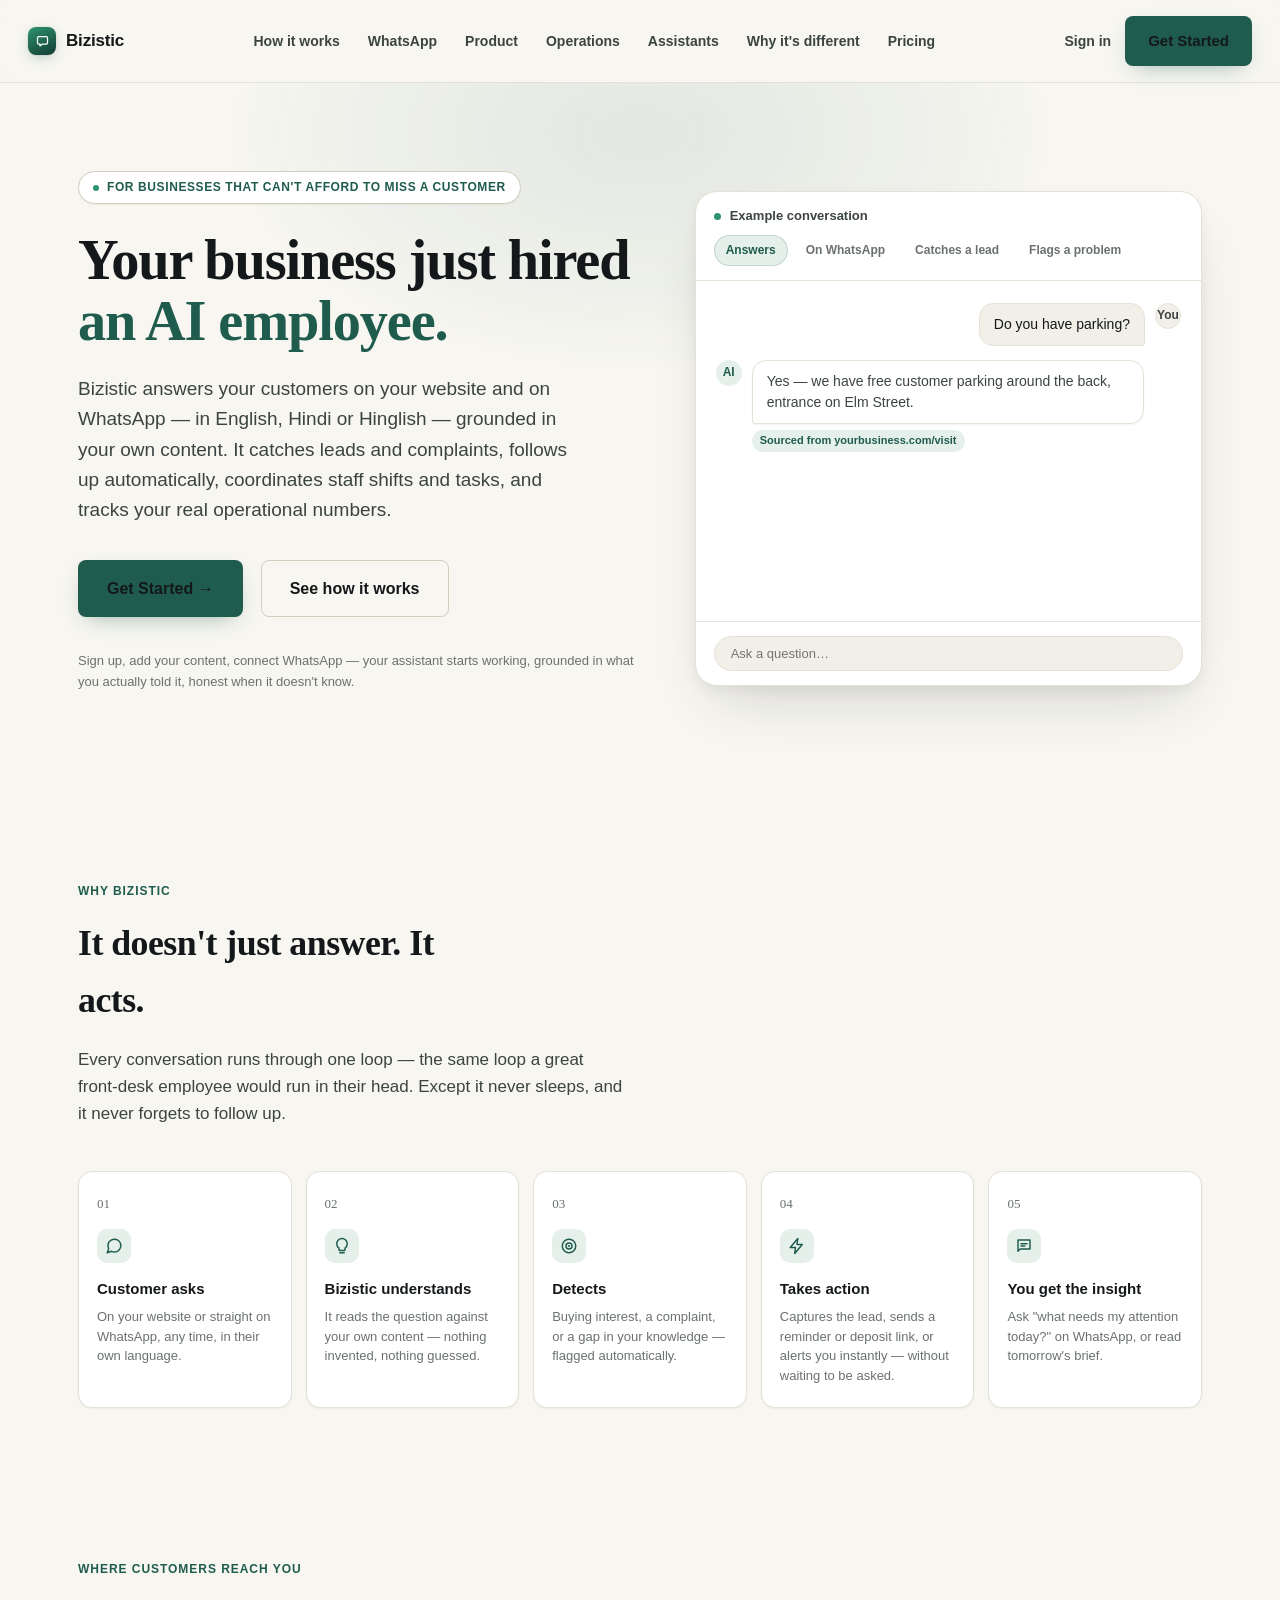
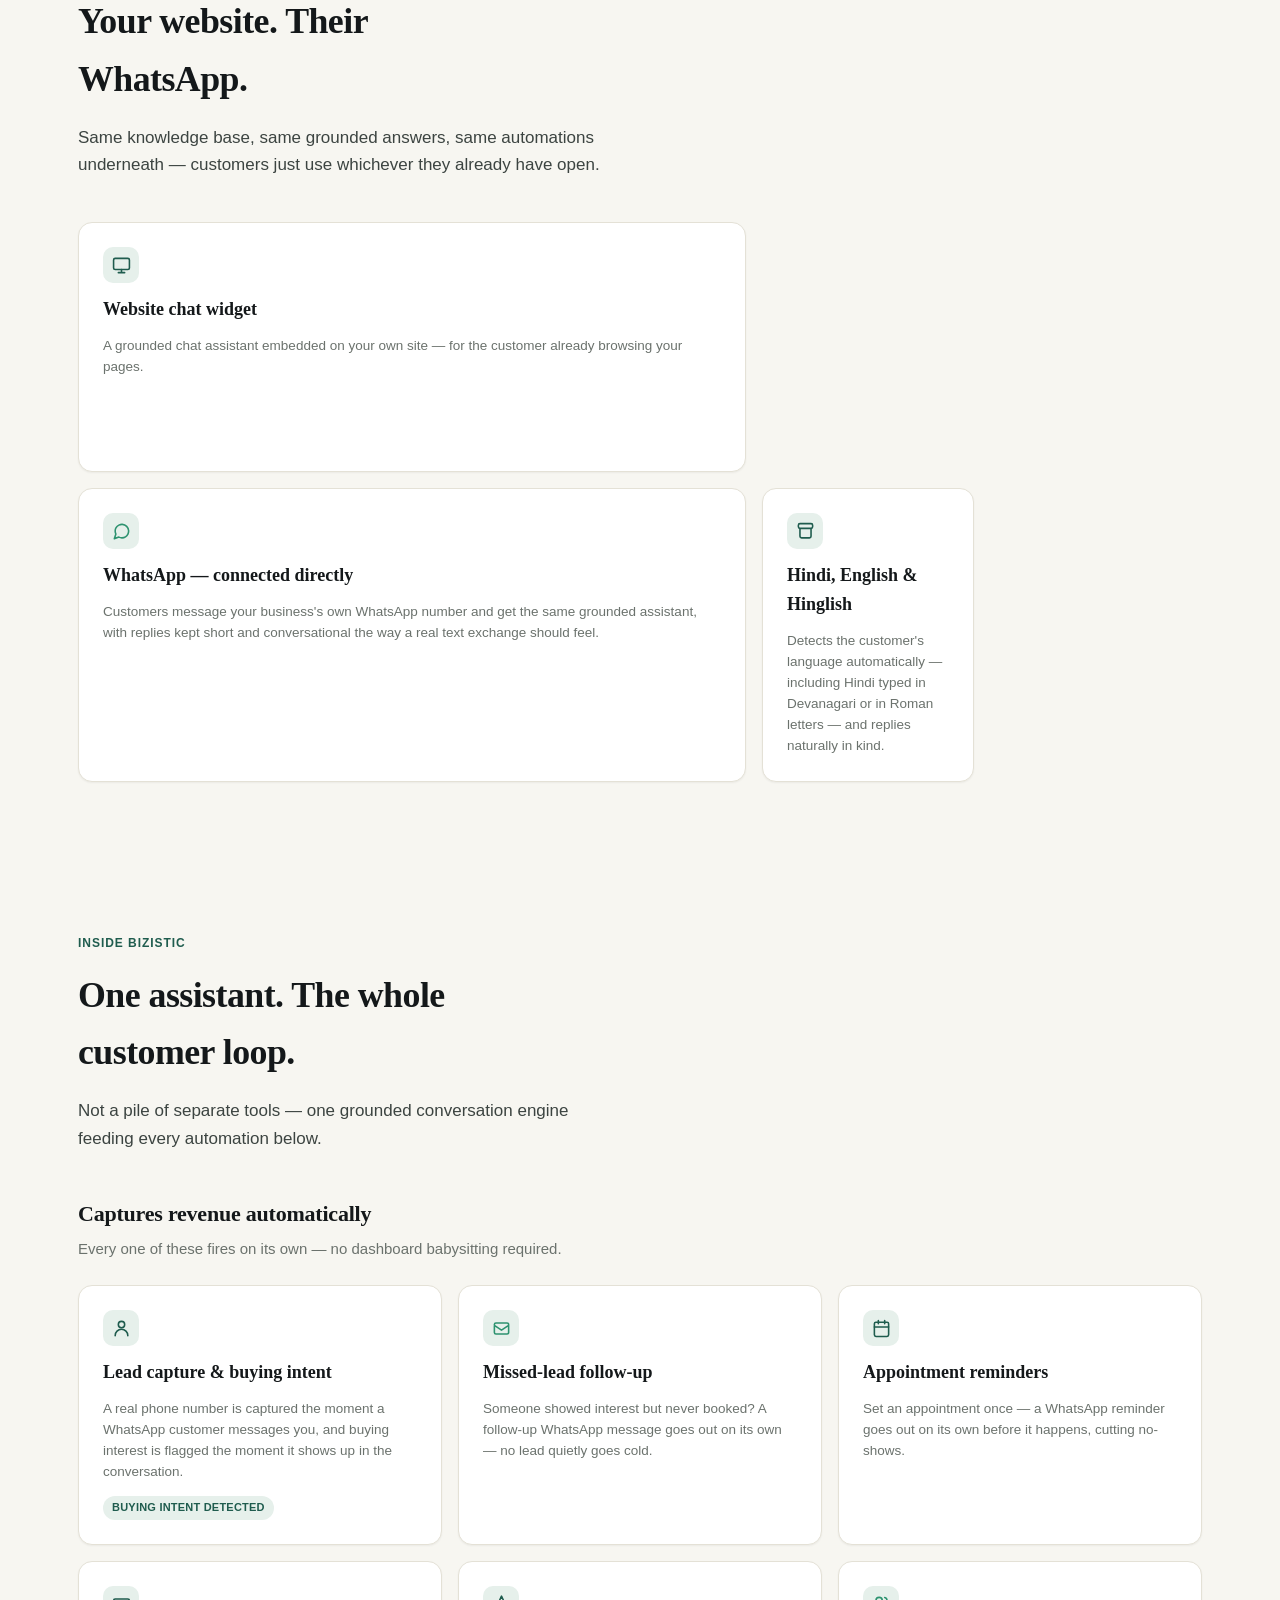
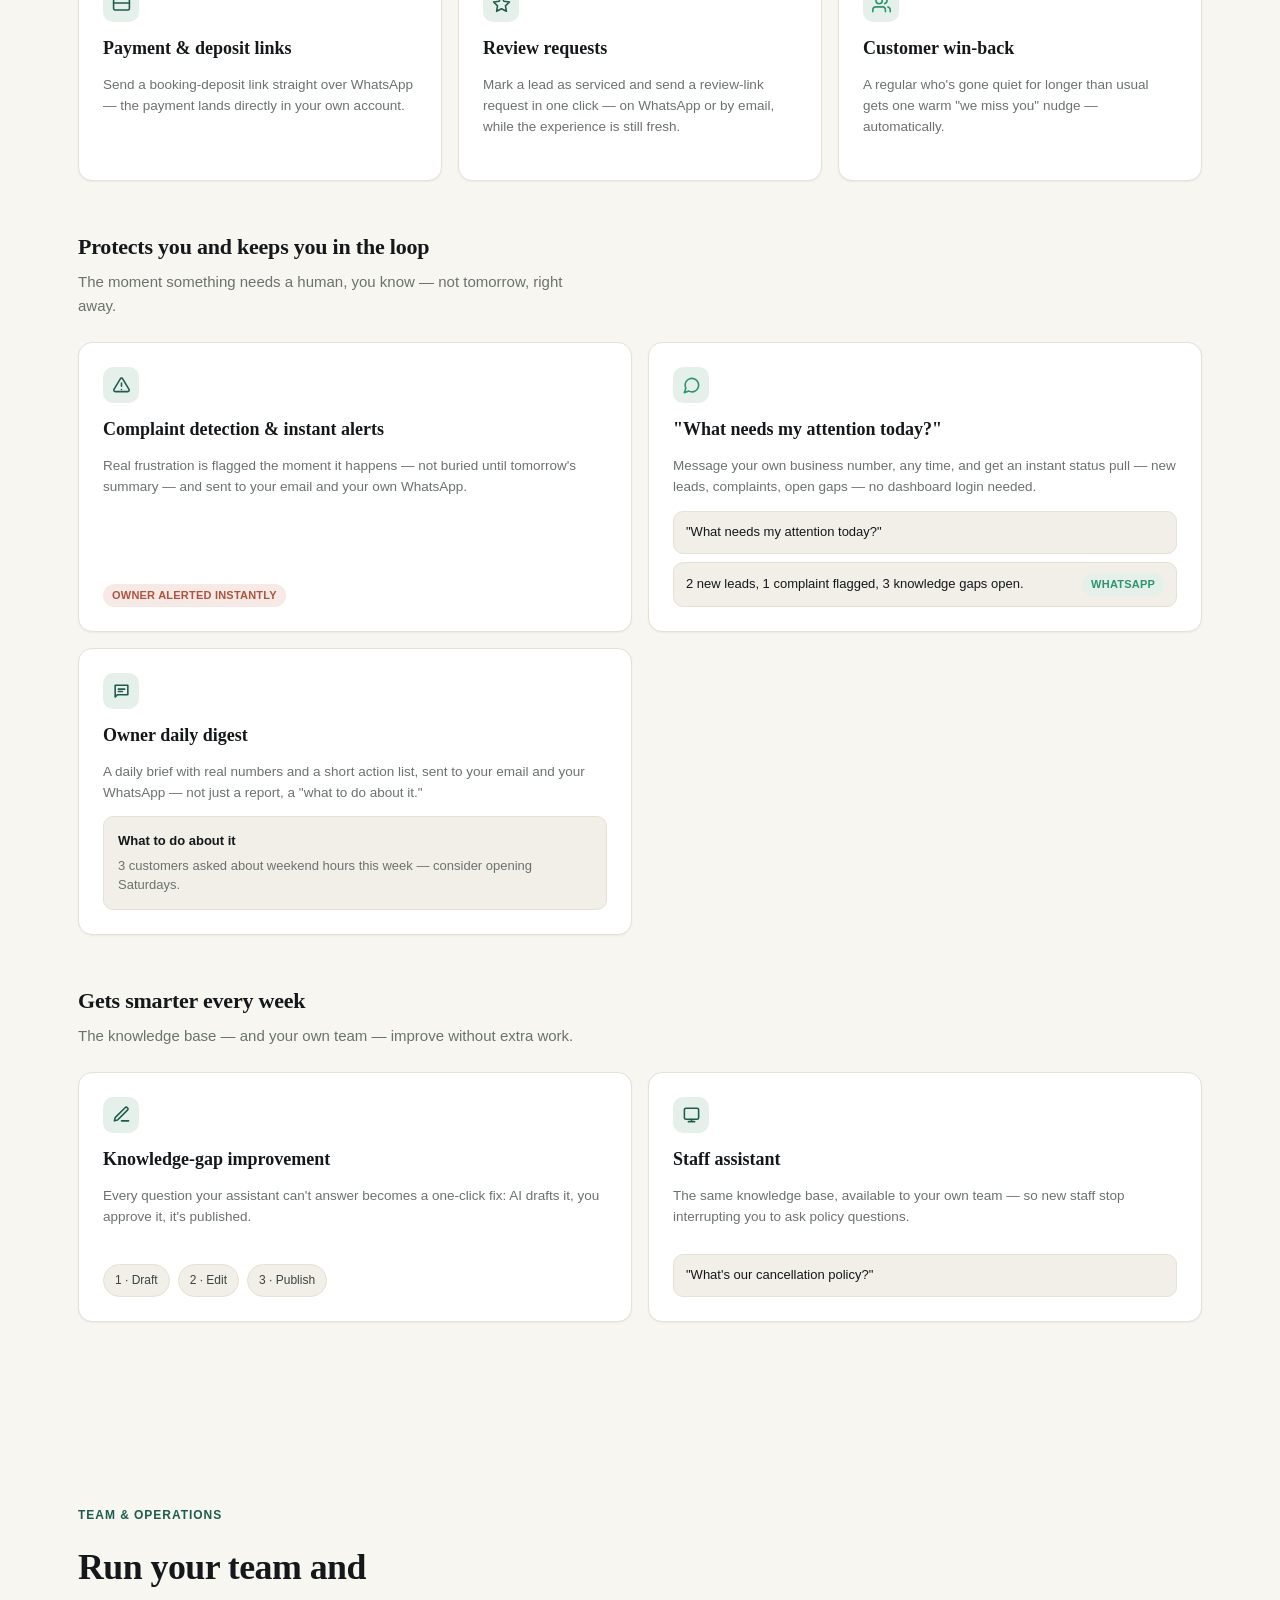
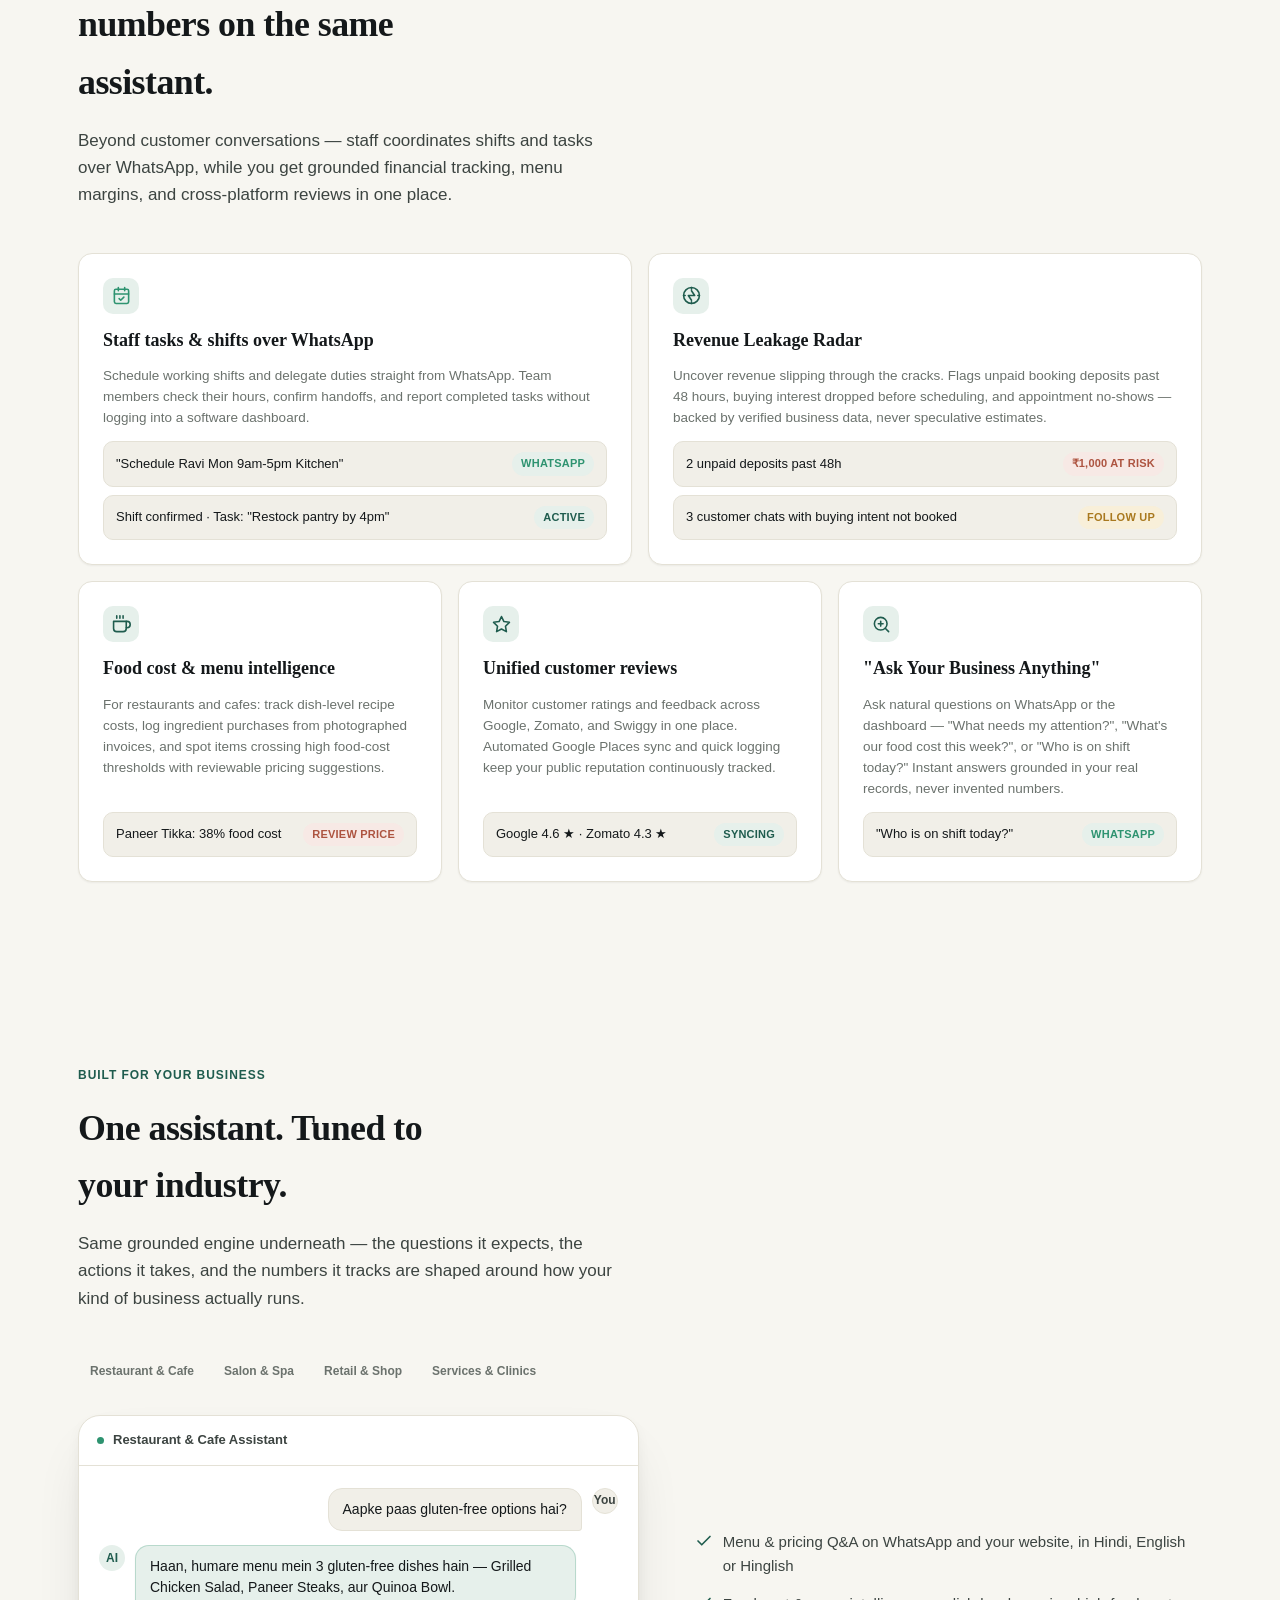
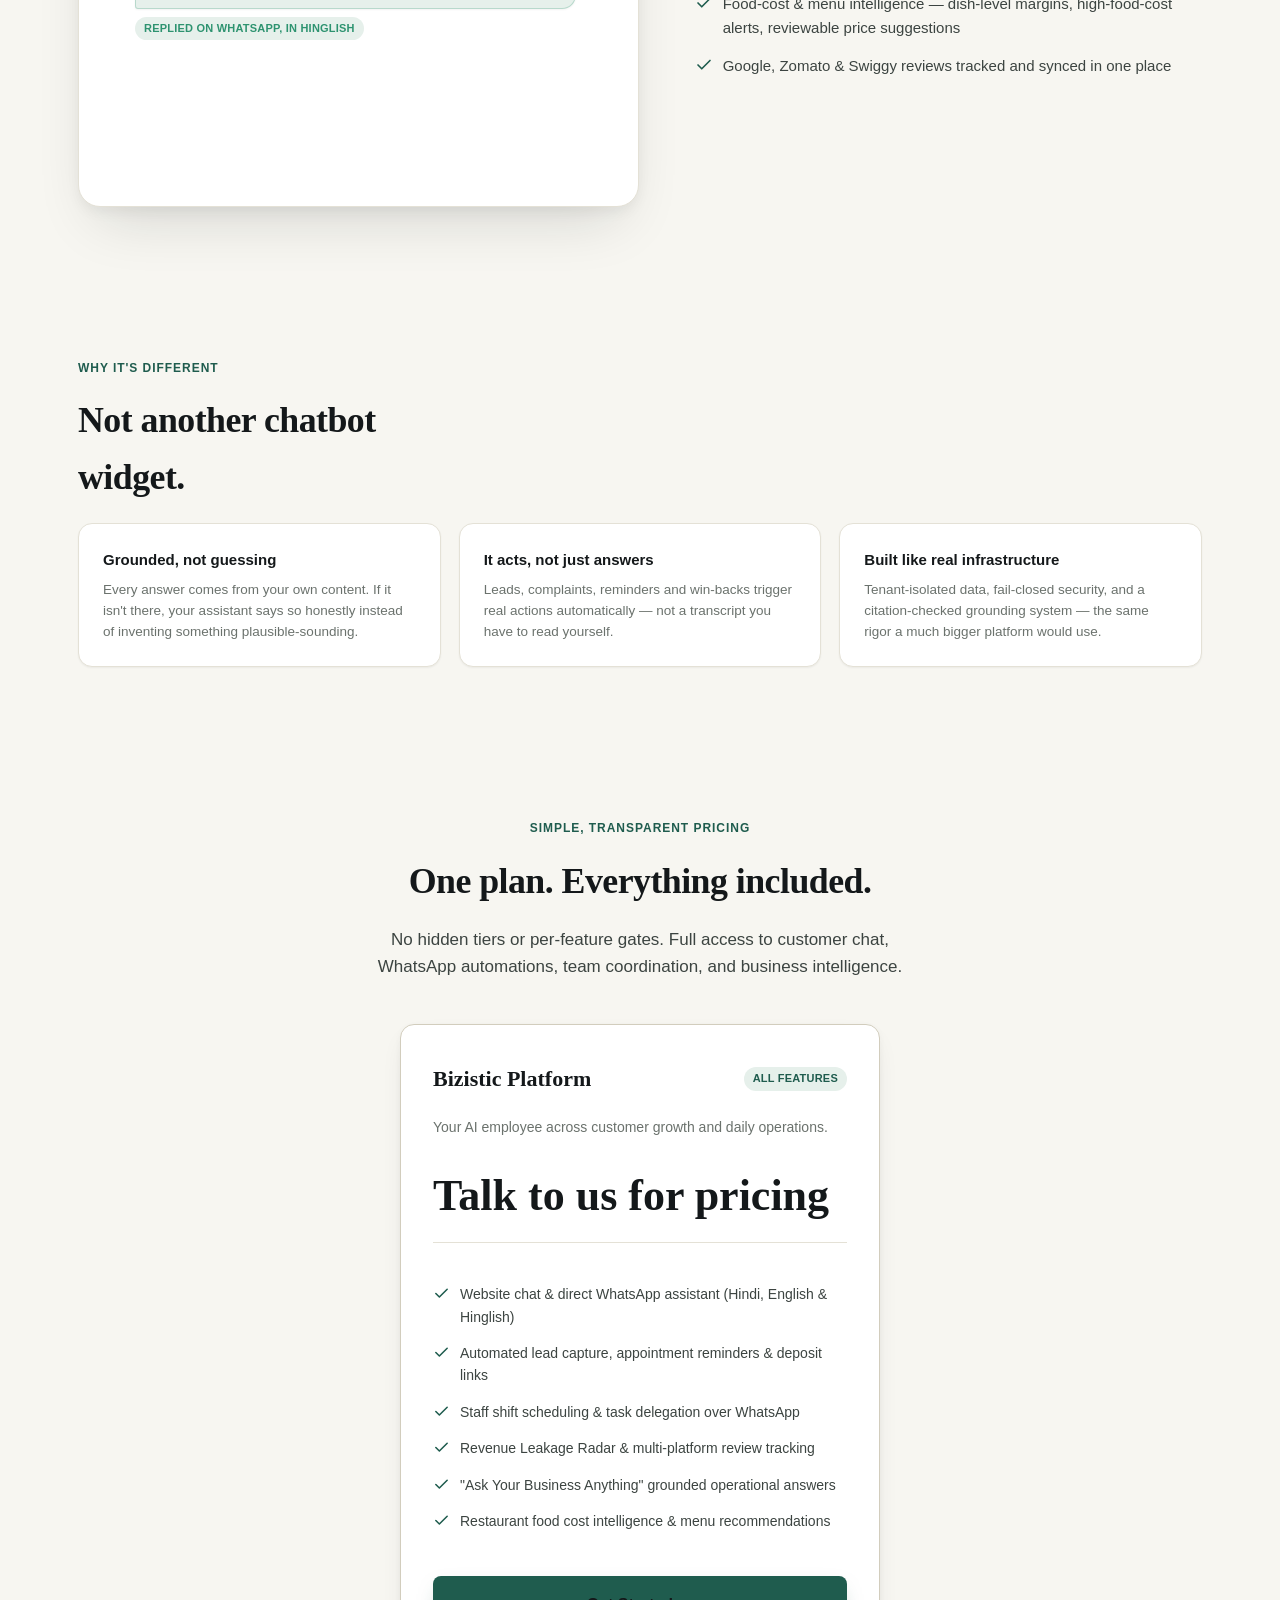
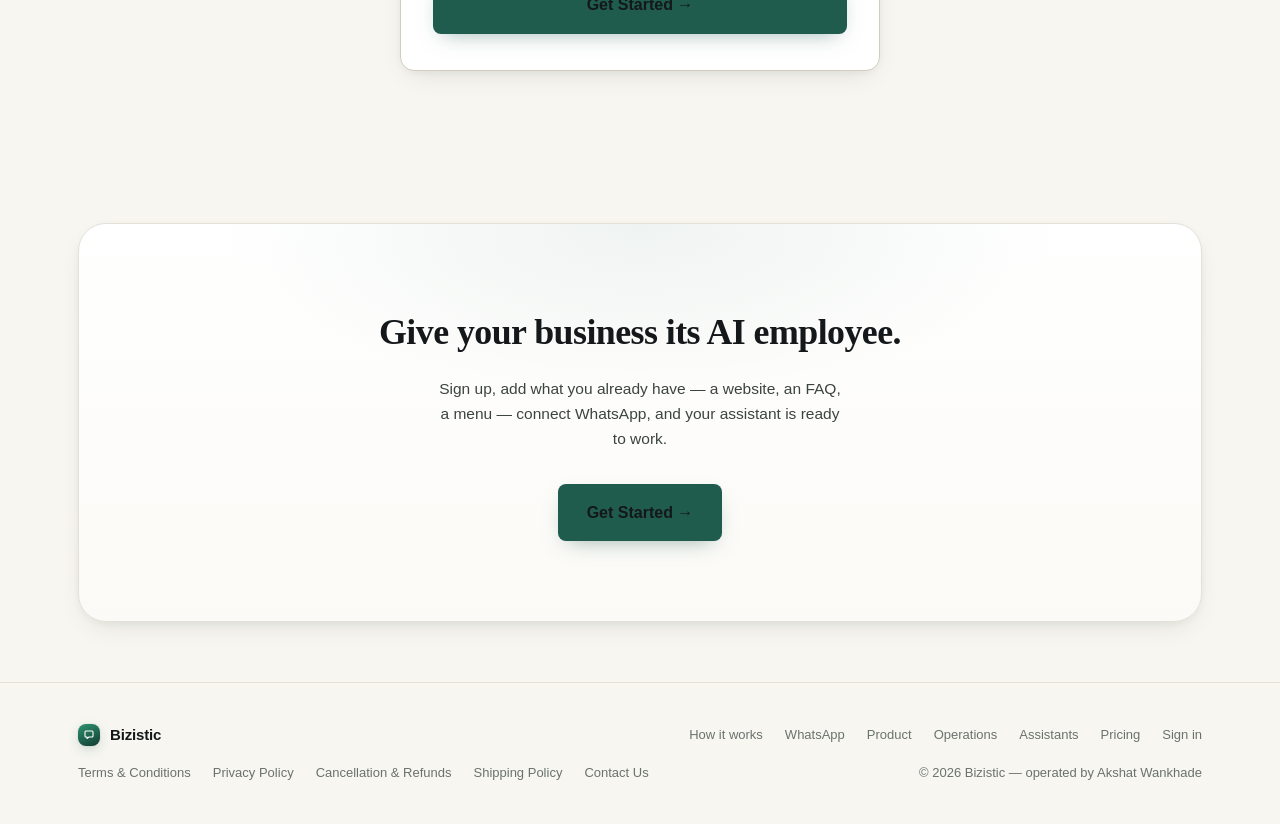
==== commit a62ae60e: "Add industry-persona showcase (Restaurant, Salon, Retail, Services) to homepage New "Assistants" sec" ====
--- a/static/index.html
+++ b/static/index.html
@@ -20,6 +20,7 @@
       <a class="bm-navlink" href="#channels">WhatsApp</a>
       <a class="bm-navlink" href="#product">Product</a>
       <a class="bm-navlink" href="#operations">Operations</a>
+      <a class="bm-navlink" href="#assistants">Assistants</a>
       <a class="bm-navlink" href="#why">Why it's different</a>
       <a class="bm-navlink" href="#pricing">Pricing</a>
     </div>
@@ -289,6 +290,23 @@
     </div>
   </section>
 
+  <section class="bm-section" id="assistants">
+    <div class="bm-wrap">
+      <div class="bm-kicker bm-reveal">Built For Your Business</div>
+      <h2 class="bm-h2 bm-reveal">One assistant. Tuned to your industry.</h2>
+      <p class="bm-section-lede bm-reveal">Same grounded engine underneath — the questions it expects, the actions it takes, and the numbers it tracks are shaped around how your kind of business actually runs.</p>
+
+      <div class="bm-demo-tabs bm-reveal" id="assistant-tabs" style="margin-bottom:28px;">
+        <div class="bm-demo-tab active" data-assistant="restaurant">Restaurant &amp; Cafe</div>
+        <div class="bm-demo-tab" data-assistant="salon">Salon &amp; Spa</div>
+        <div class="bm-demo-tab" data-assistant="retail">Retail &amp; Shop</div>
+        <div class="bm-demo-tab" data-assistant="services">Services &amp; Clinics</div>
+      </div>
+
+      <div class="bm-hero-grid" id="assistant-panel"></div>
+    </div>
+  </section>
+
   <section class="bm-section-tight" id="why">
     <div class="bm-wrap">
       <div class="bm-kicker bm-reveal">Why it's different</div>
@@ -389,6 +407,7 @@
         <a href="#channels">WhatsApp</a>
         <a href="#product">Product</a>
         <a href="#operations">Operations</a>
+        <a href="#assistants">Assistants</a>
         <a href="#pricing">Pricing</a>
         <a href="/login">Sign in</a>
       </div>
@@ -503,6 +522,99 @@
 
     tabs.forEach(tab => tab.addEventListener('click', () => selectTab(tab.dataset.demo)));
     selectTab('answer');
+
+    // ---------------------------------------------------- assistant personas
+    // Same grounded engine for every business — this only changes which
+    // already-shipped capabilities are highlighted per industry. The
+    // restaurant tab is the only one with an extra bullet (food-cost/menu
+    // intelligence) because that is the only vertical-specific module
+    // actually built; every other bullet here is a generic capability
+    // (WhatsApp/website chat, leads, reminders, staff tasks, reviews)
+    // that already works identically for every tenant regardless of tab.
+    const assistantPersonas = {
+      restaurant: {
+        label: 'Restaurant & Cafe Assistant',
+        exchange: [
+          { role: 'user', text: 'Aapke paas gluten-free options hai?' },
+          { role: 'ai', text: 'Haan, humare menu mein 3 gluten-free dishes hain — Grilled Chicken Salad, Paneer Steaks, aur Quinoa Bowl.', whatsapp: true, signal: { type: 'whatsapp', label: 'Replied on WhatsApp, in Hinglish' } },
+        ],
+        features: [
+          'Menu &amp; pricing Q&amp;A on WhatsApp and your website, in Hindi, English or Hinglish',
+          'Food-cost &amp; menu intelligence — dish-level margins, high-food-cost alerts, reviewable price suggestions',
+          'Google, Zomato &amp; Swiggy reviews tracked and synced in one place',
+        ],
+      },
+      salon: {
+        label: 'Salon & Spa Assistant',
+        exchange: [
+          { role: 'user', text: 'aapka salon kitne baje khulta hai?' },
+          { role: 'ai', text: 'Hamara salon Monday se Saturday, subah 10 baje se shaam 8 baje tak khulta hai. Hum Sunday ko band rehte hain.', whatsapp: true, signal: { type: 'whatsapp', label: 'Replied on WhatsApp, in Hinglish' } },
+        ],
+        features: [
+          'Service &amp; pricing FAQ answered instantly, day or night',
+          'Appointment booking with automatic WhatsApp reminders — fewer no-shows',
+          'Staff shift scheduling &amp; task handoffs coordinated over WhatsApp',
+        ],
+      },
+      retail: {
+        label: 'Retail & Shop Assistant',
+        exchange: [
+          { role: 'user', text: 'Ye jacket M size mein available hai kya?' },
+          { role: 'ai', text: "I don't have live stock counts for that yet — let me connect you with someone from the team who can check.", signal: { type: 'gap', label: 'Knowledge gap flagged — one-click fix for the owner' } },
+        ],
+        features: [
+          'Product &amp; catalog questions answered from your own content — honest when something isn’t covered yet',
+          'Buying-intent leads captured automatically, with payment/deposit links sent over WhatsApp',
+          'Every unanswered question becomes a one-click knowledge-base fix',
+        ],
+      },
+      services: {
+        label: 'Services & Clinics Assistant',
+        exchange: [
+          { role: 'user', text: 'Konse time slots available hain kal ke liye?' },
+          { role: 'ai', text: "This is the third time nobody's called me back, I'm done.", signal: { type: 'complaint', label: 'Dissatisfaction detected → owner alerted instantly' } },
+        ],
+        features: [
+          'Booking &amp; policy questions answered around the clock',
+          'Appointment reminders sent automatically to cut no-shows',
+          'Real frustration flagged the moment it happens — not buried until tomorrow’s digest',
+        ],
+      },
+    };
+
+    function renderAssistantPanel(key) {
+      const p = assistantPersonas[key];
+      const panel = document.getElementById('assistant-panel');
+      const bubbles = p.exchange.map(msg => {
+        const avatar = msg.role === 'user' ? 'You' : 'AI';
+        let extra = '';
+        if (msg.signal) extra = `<span class="bm-demo-signal ${msg.signal.type}">${escapeHtml(msg.signal.label)}</span>`;
+        return `<div class="bm-demo-msg ${msg.role}${msg.whatsapp ? ' whatsapp' : ''}"><div class="bm-demo-avatar">${avatar}</div><div><div class="bm-demo-bubble">${escapeHtml(msg.text)}</div>${extra}</div></div>`;
+      }).join('');
+      const bullets = p.features.map(f => `
+        <div style="display:flex; gap:10px; align-items:flex-start; font-size:0.9375rem; color:var(--bm-ink-soft); margin-bottom:14px;">
+          <svg viewBox="0 0 24 24" fill="none" stroke="currentColor" stroke-width="2.2" stroke-linecap="round" stroke-linejoin="round" style="width:18px; height:18px; color:var(--bm-primary); flex-shrink:0; margin-top:2px;"><path d="M20 6 9 17l-5-5"/></svg>
+          <span>${f}</span>
+        </div>`).join('');
+      panel.innerHTML = `
+        <div class="bm-reveal in">
+          <div class="bm-demo">
+            <div class="bm-demo-bar"><div class="bm-demo-bar-title"><span class="bm-demo-dot"></span> ${escapeHtml(p.label)}</div></div>
+            <div class="bm-demo-body">${bubbles}</div>
+          </div>
+        </div>
+        <div class="bm-reveal in" style="transition-delay:.08s;">
+          ${bullets}
+        </div>`;
+    }
+
+    document.querySelectorAll('#assistant-tabs .bm-demo-tab').forEach(tab => {
+      tab.addEventListener('click', () => {
+        document.querySelectorAll('#assistant-tabs .bm-demo-tab').forEach(t => t.classList.toggle('active', t === tab));
+        renderAssistantPanel(tab.dataset.assistant);
+      });
+    });
+    renderAssistantPanel('restaurant');
 
     async function loadPlatformPricing() {
       const priceEl = document.getElementById('platform-price');
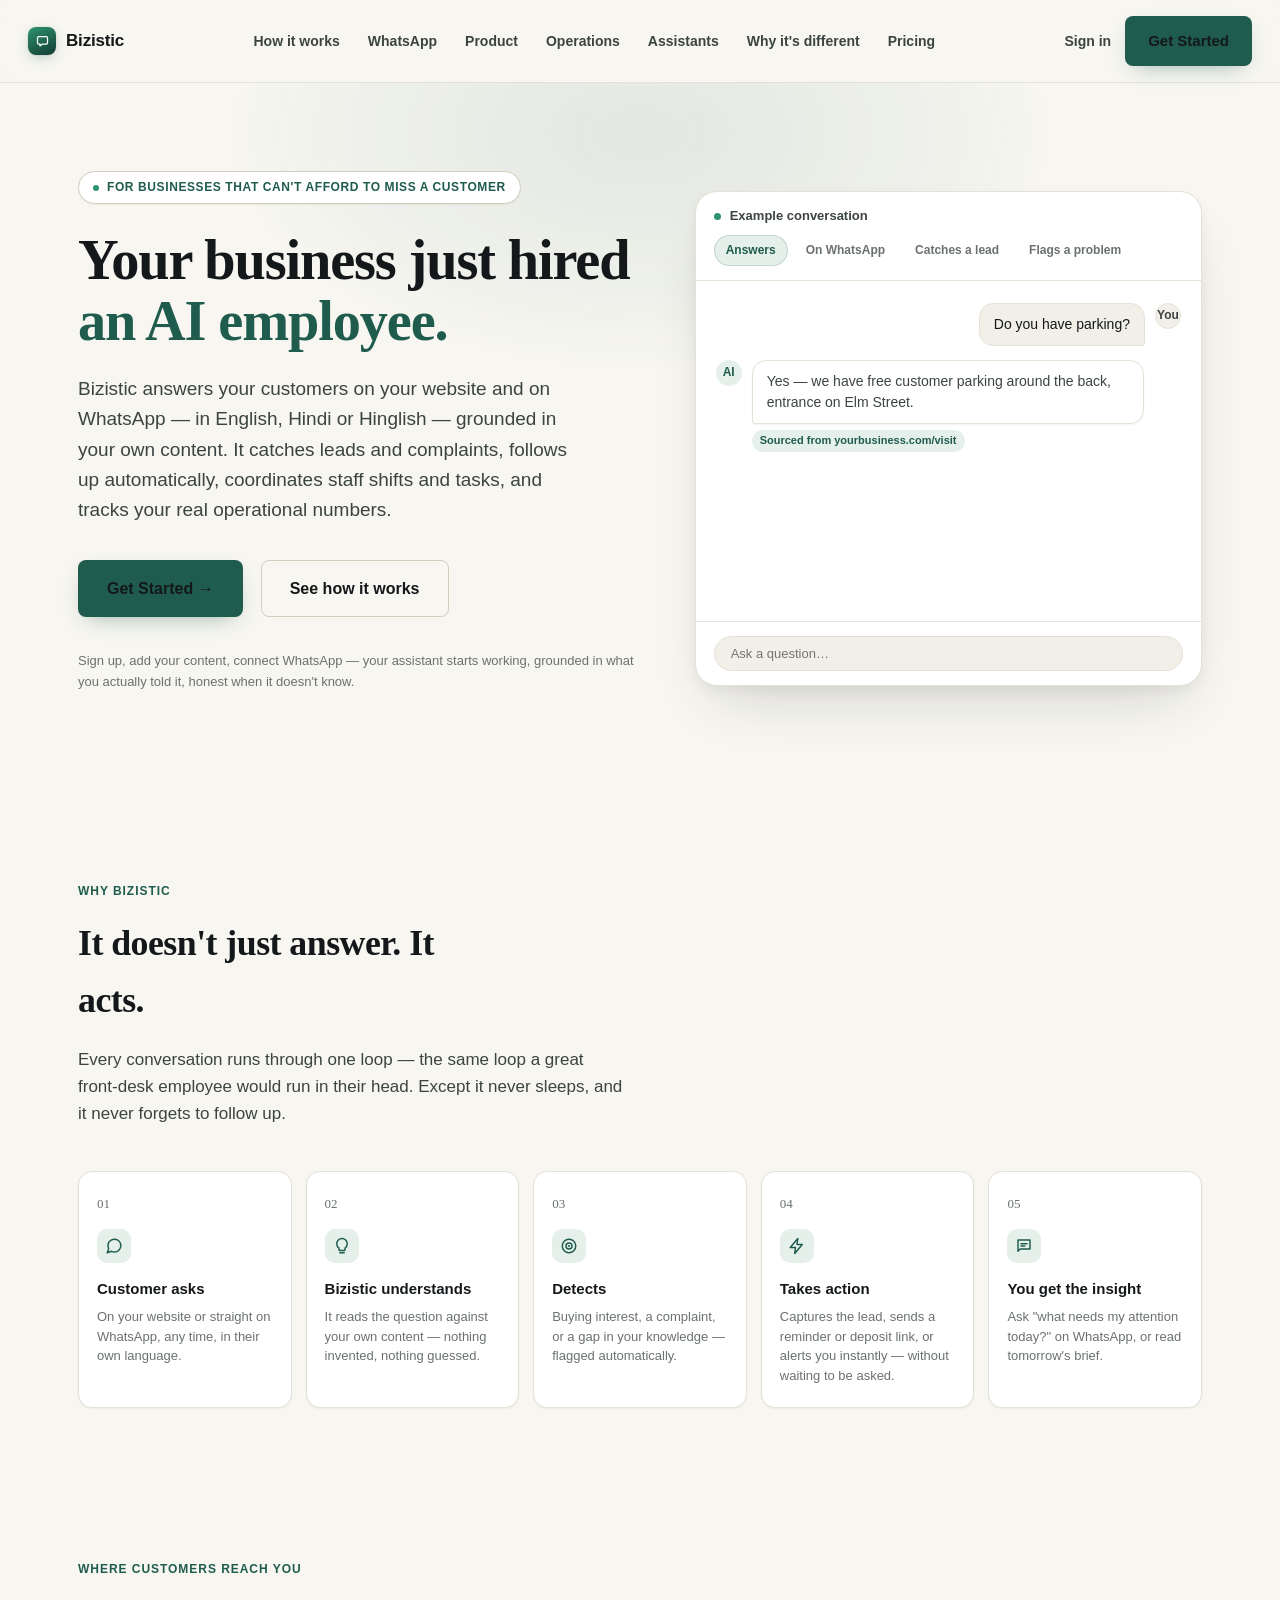
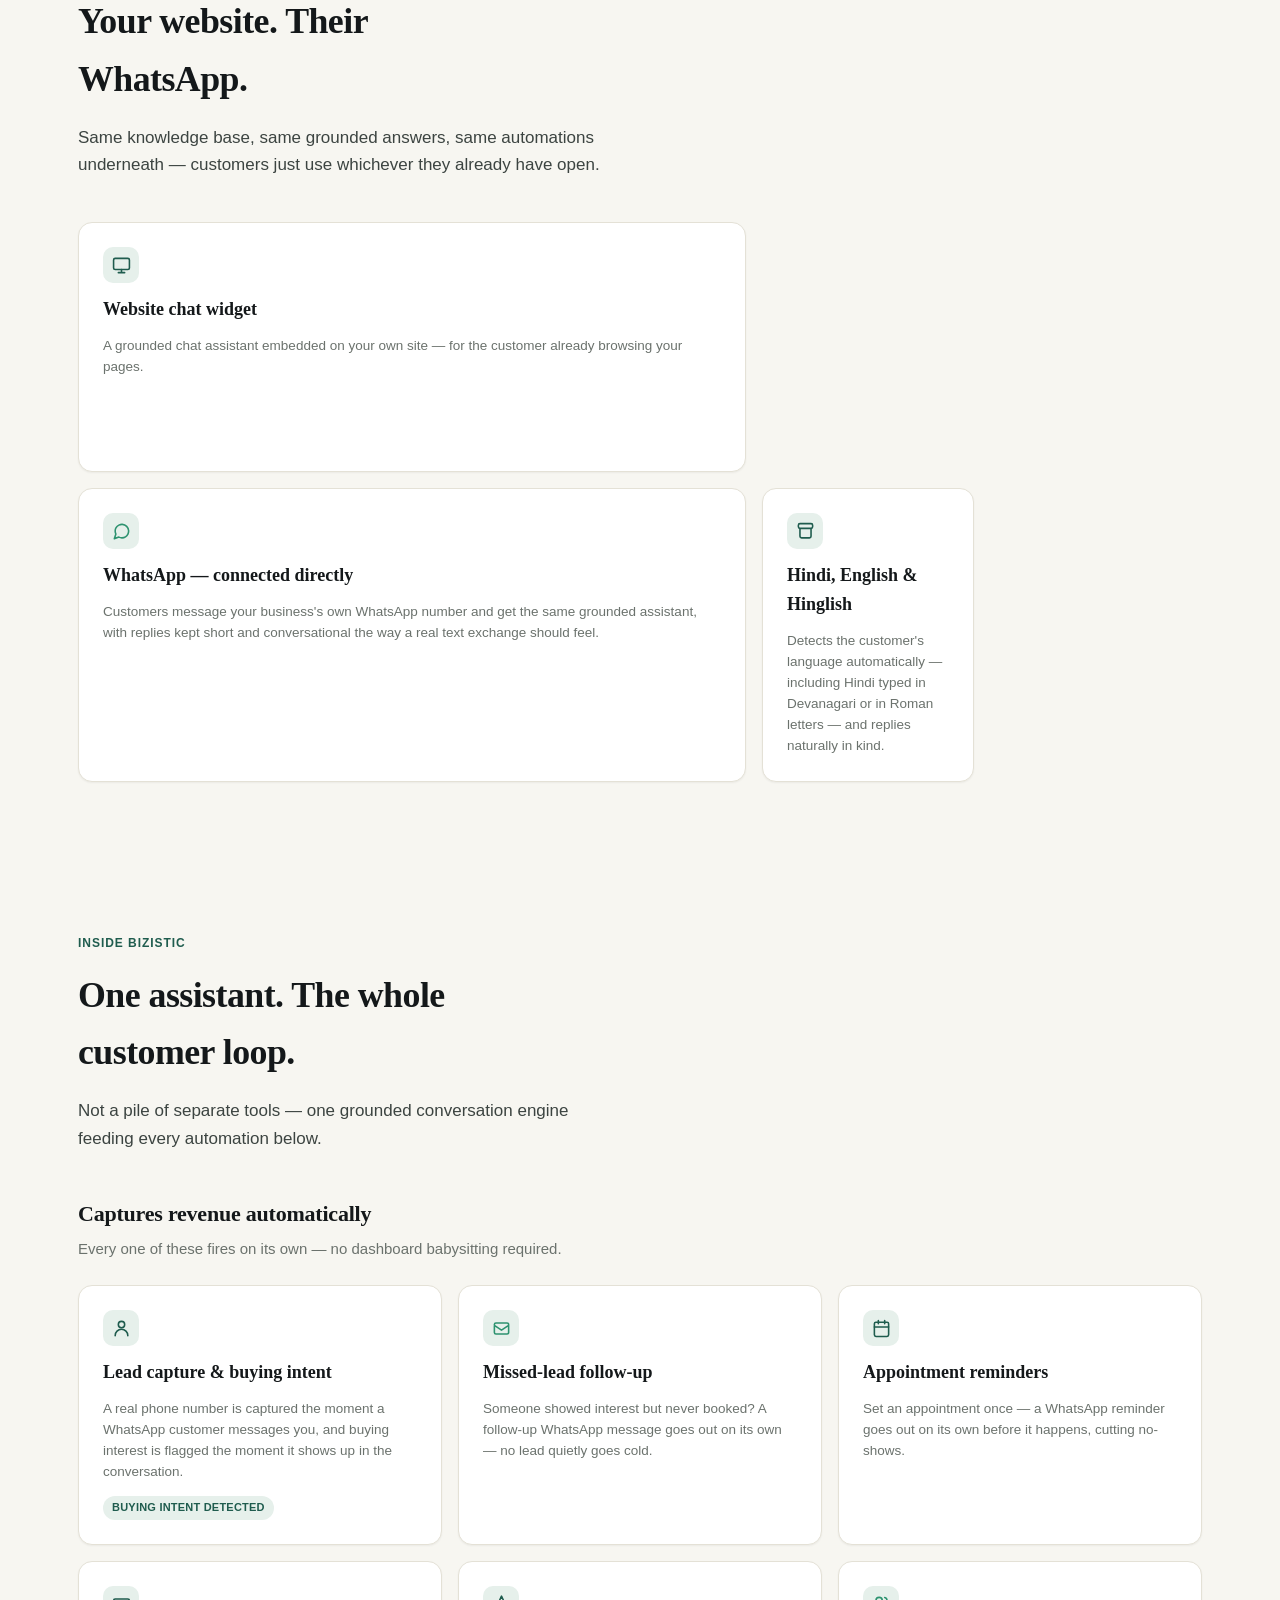
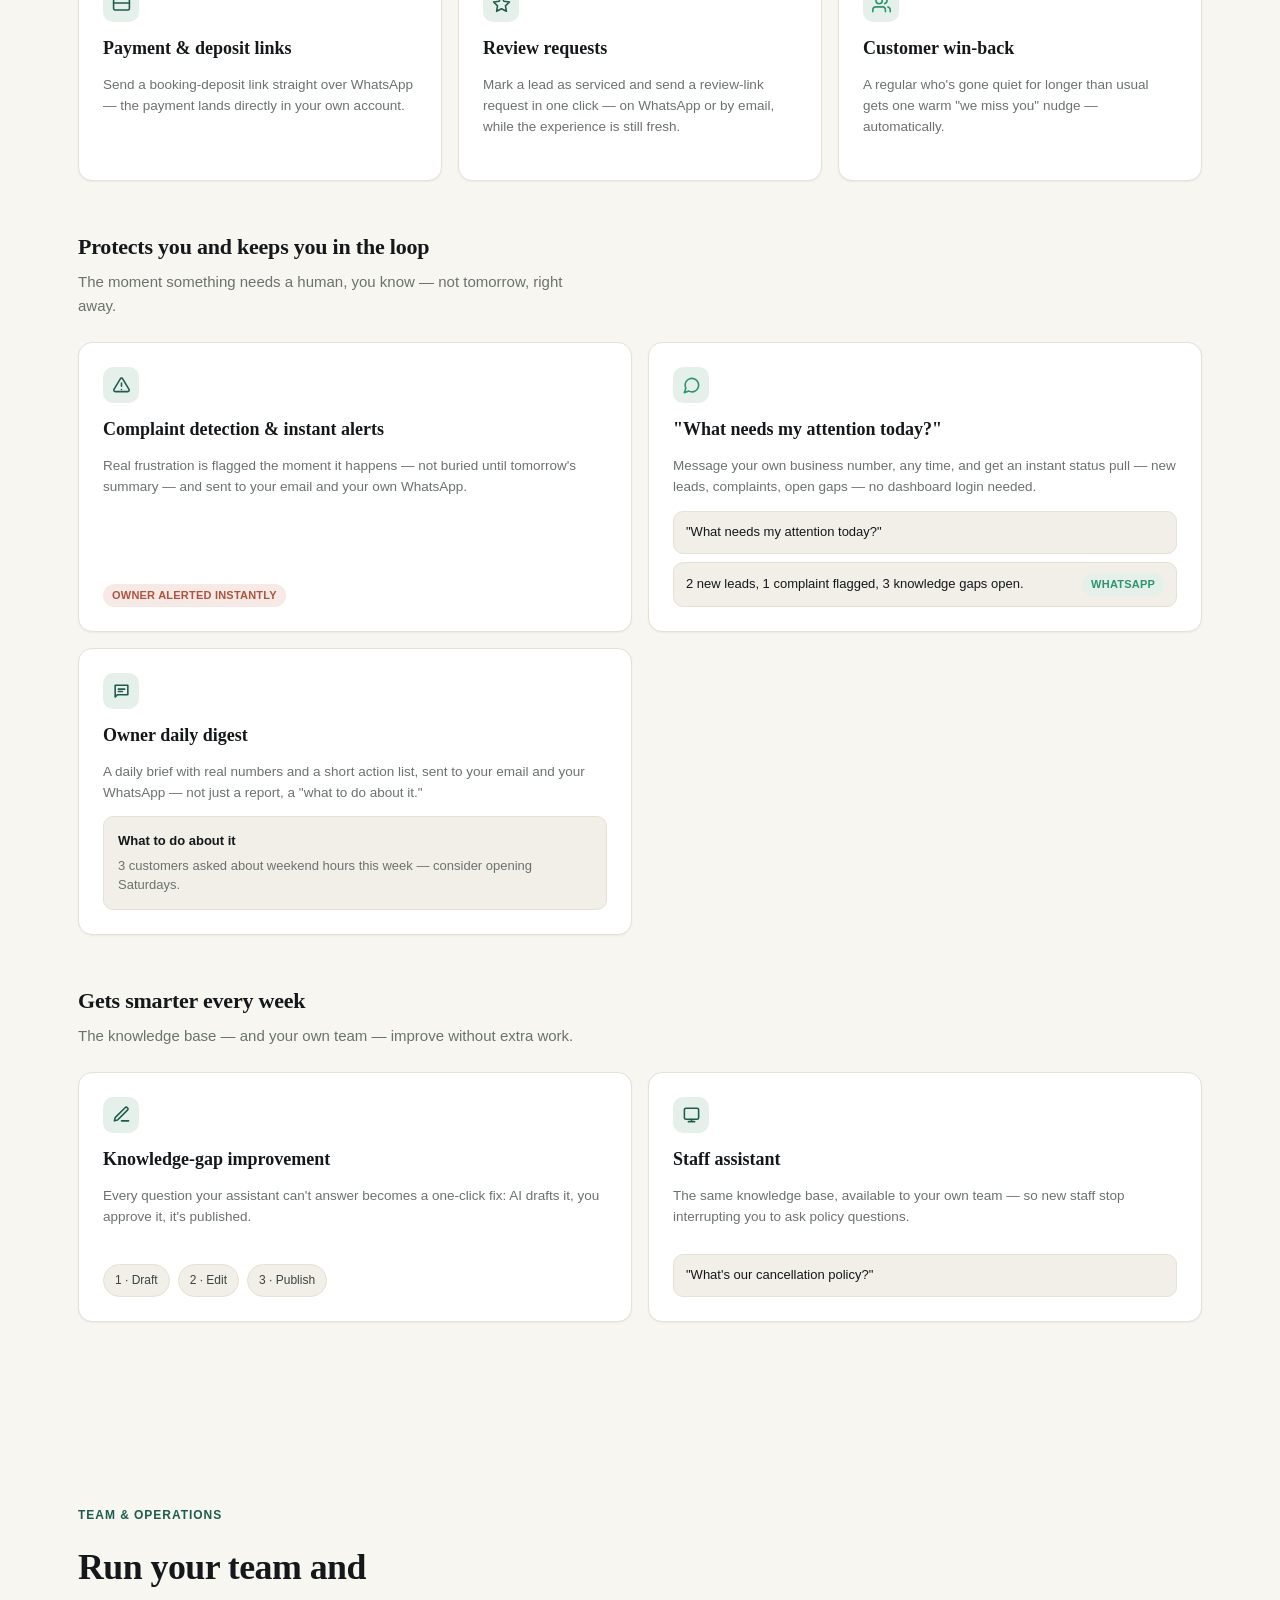
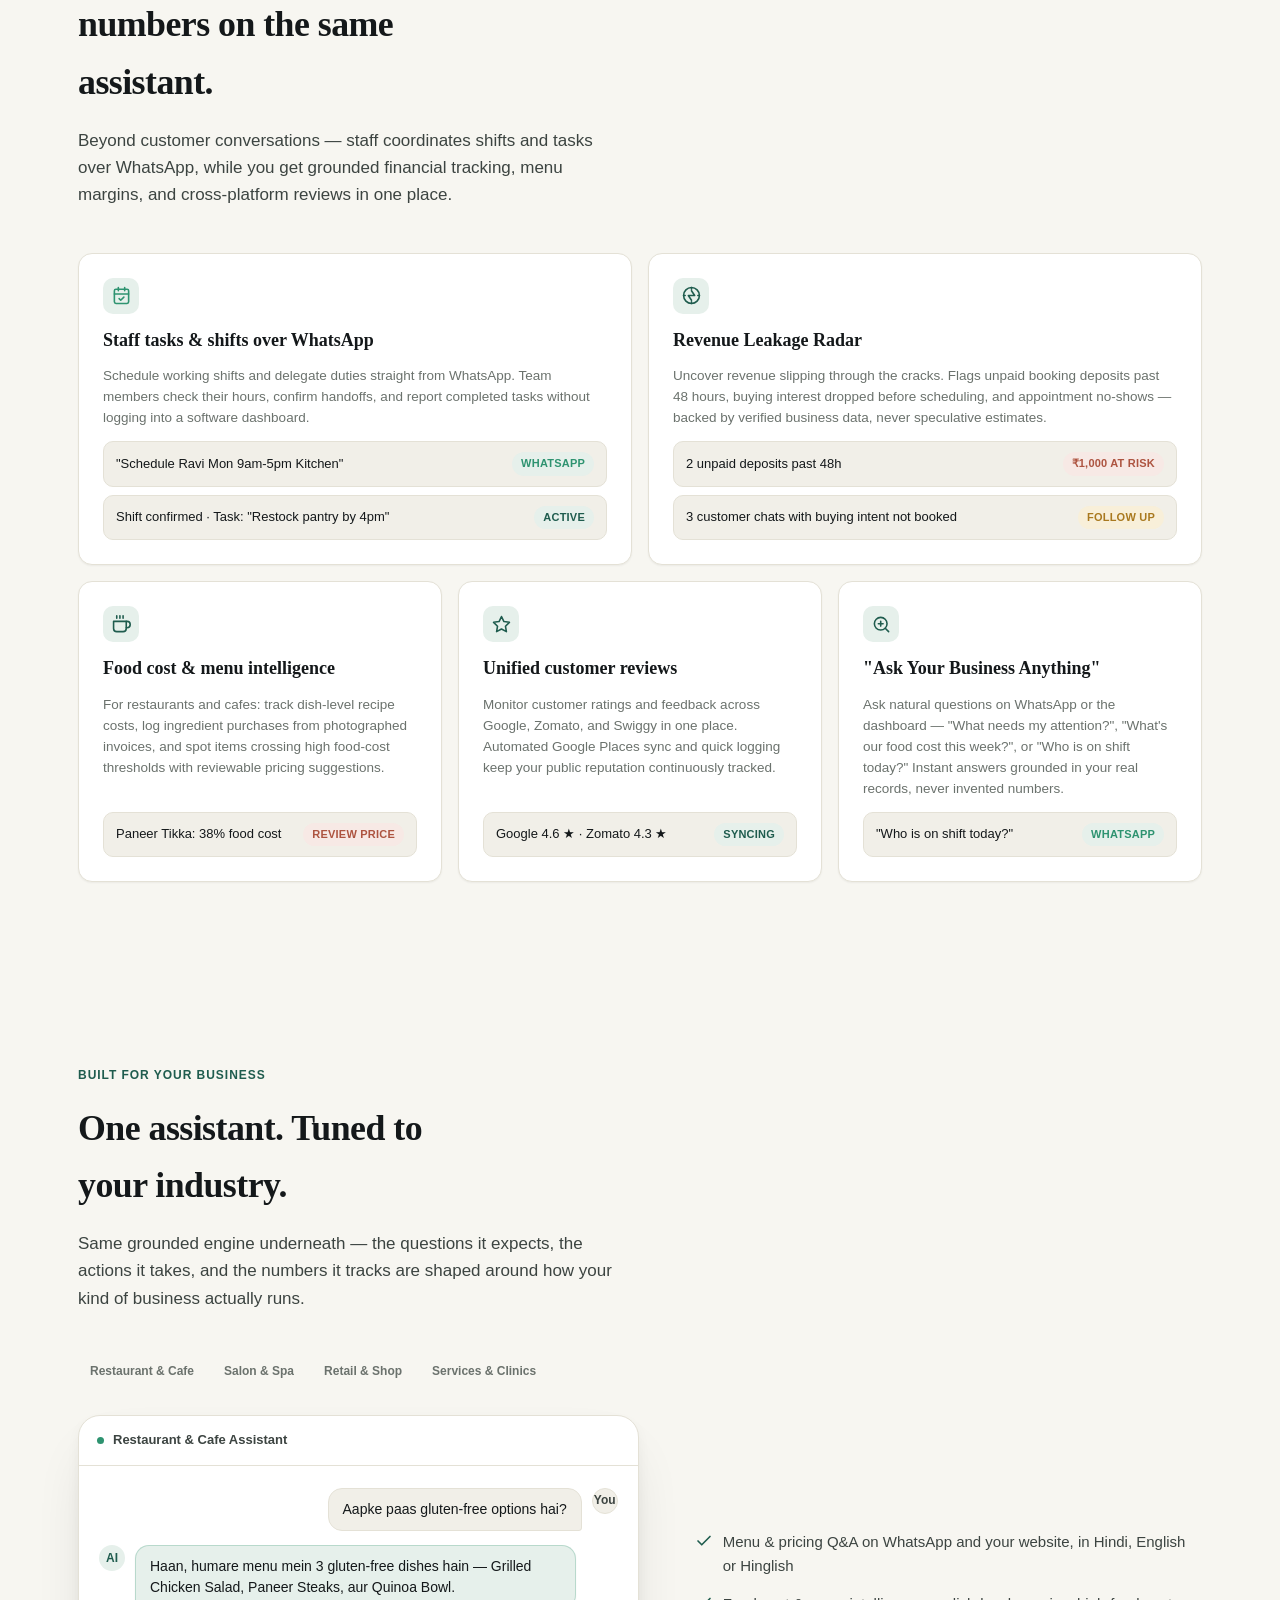
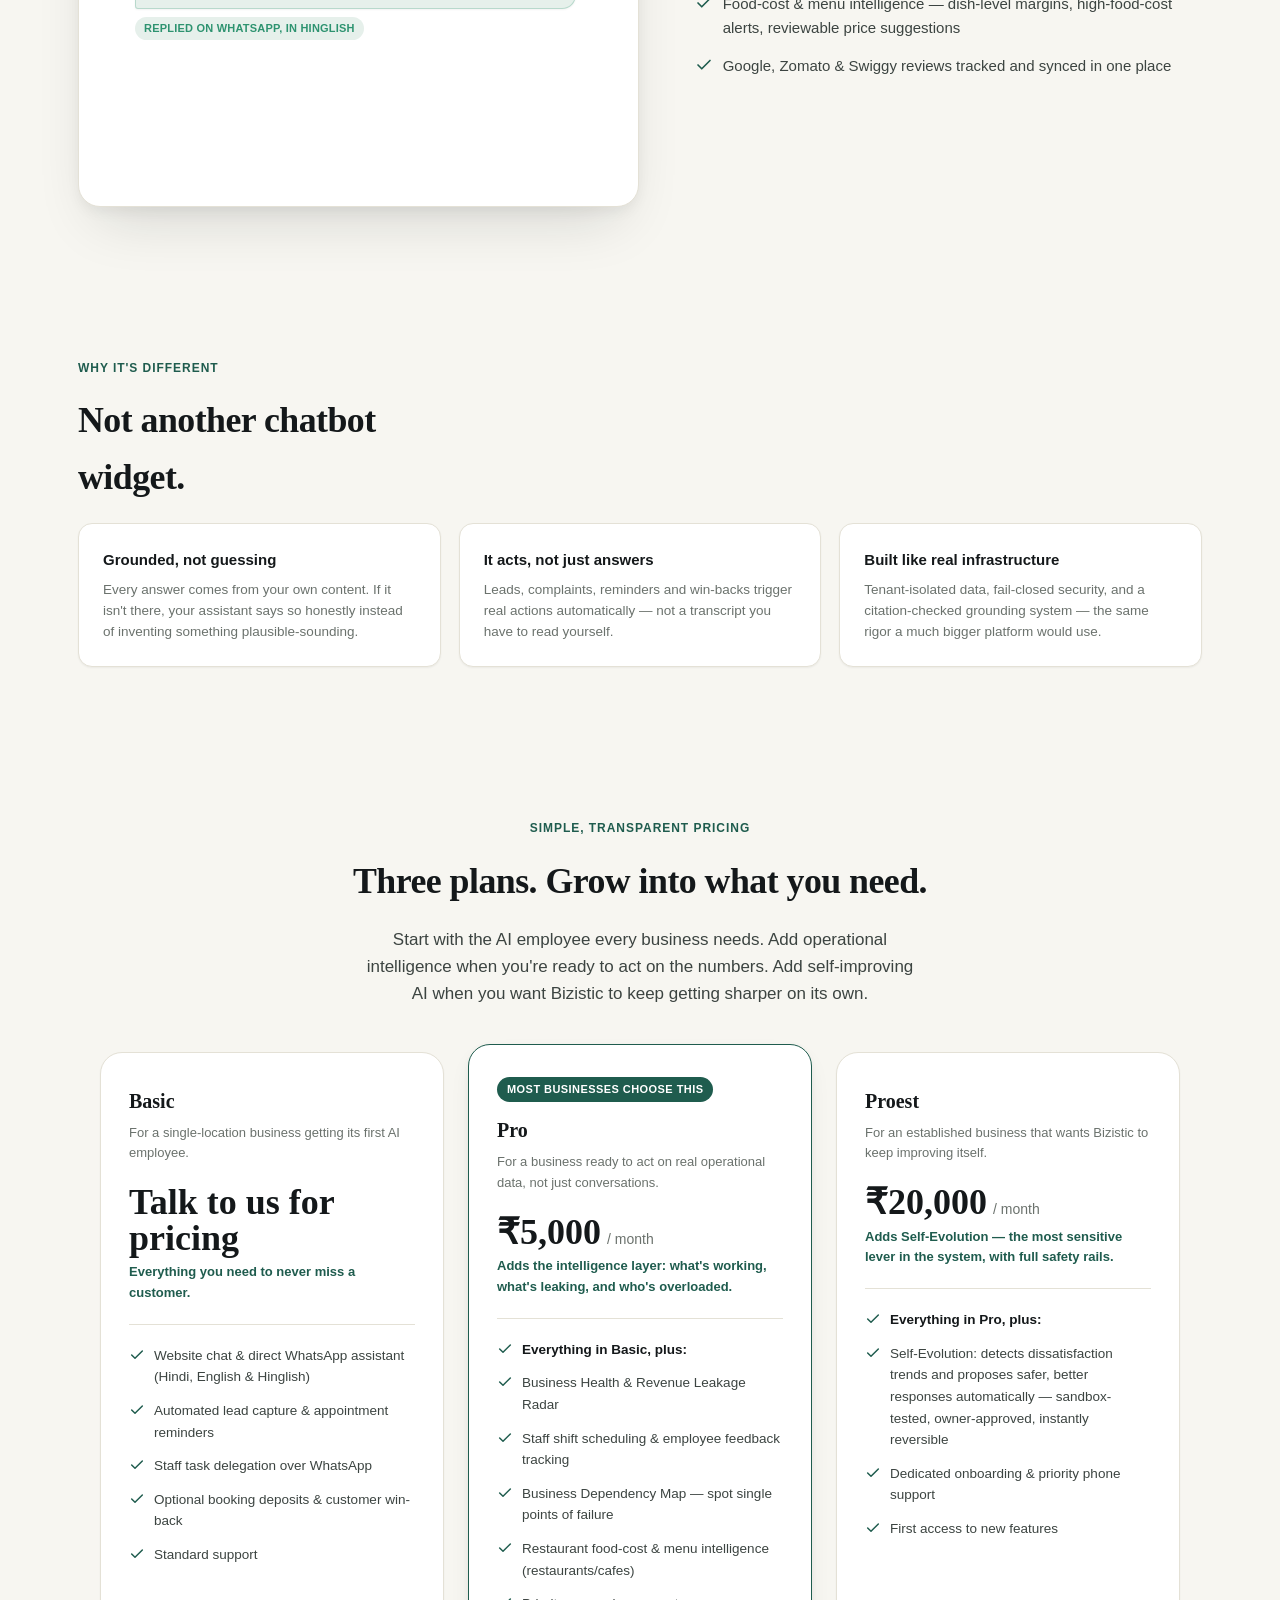
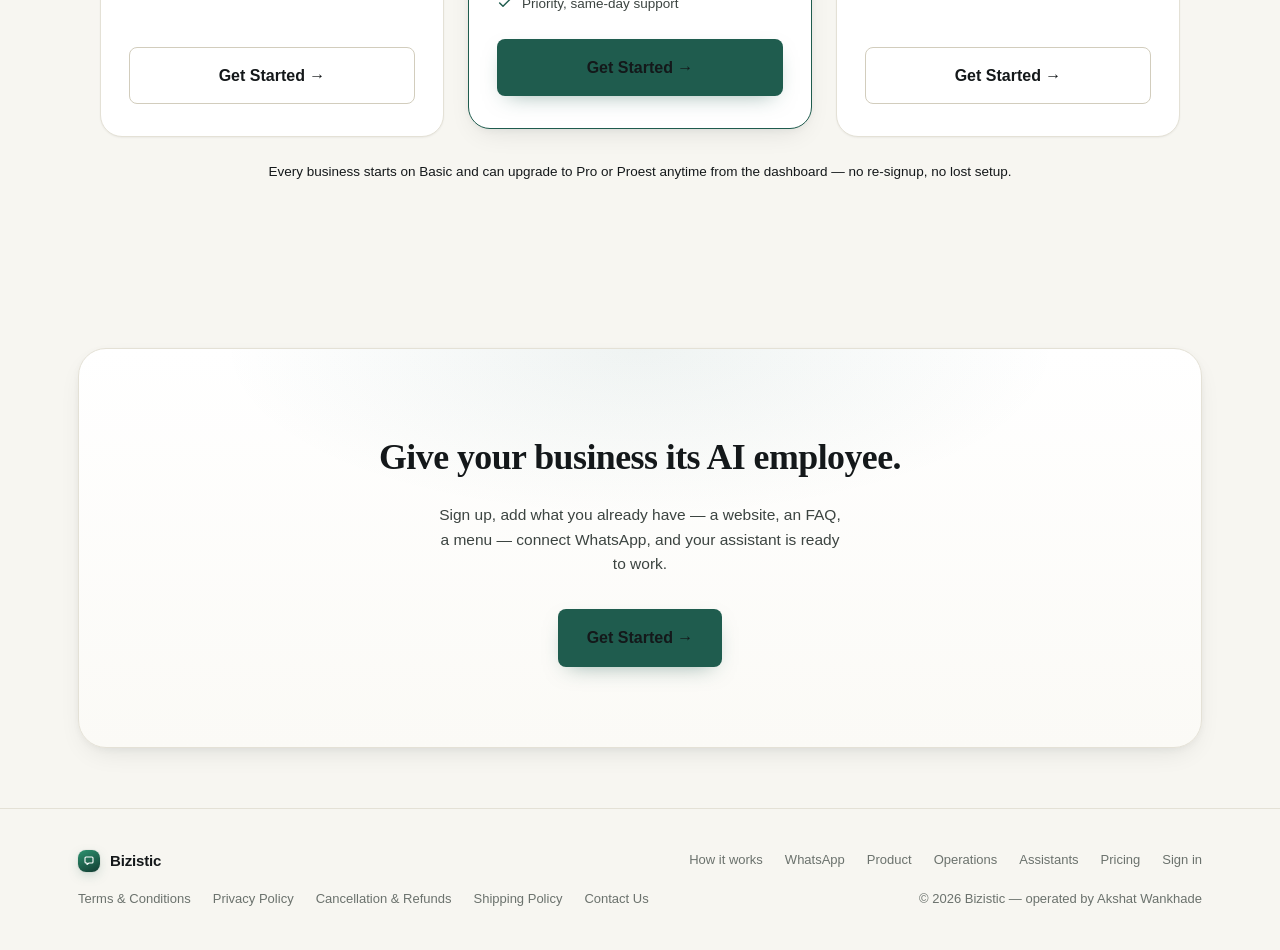
==== commit 24536f0e: "Replace single flat-price marketing page with 3-tier Basic/Pro/Proest pricing Rebuilds the homepage " ====
--- a/static/index.html
+++ b/static/index.html
@@ -331,56 +331,68 @@
   <section class="bm-section" id="pricing">
     <div class="bm-wrap" style="text-align: center;">
       <div class="bm-kicker bm-reveal">Simple, Transparent Pricing</div>
-      <h2 class="bm-h2 bm-reveal" style="max-width: none; margin-left: auto; margin-right: auto;">One plan. Everything included.</h2>
-      <p class="bm-section-lede bm-reveal" style="margin-left: auto; margin-right: auto;">
-        No hidden tiers or per-feature gates. Full access to customer chat, WhatsApp automations, team coordination, and business intelligence.
+      <h2 class="bm-h2 bm-reveal" style="max-width: none; margin-left: auto; margin-right: auto;">Three plans. Grow into what you need.</h2>
+      <p class="bm-section-lede bm-reveal" style="margin-left: auto; margin-right: auto; max-width: 58ch;">
+        Start with the AI employee every business needs. Add operational intelligence when you're ready to act on the numbers. Add self-improving AI when you want Bizistic to keep getting sharper on its own.
       </p>
 
-      <div class="bm-reveal" style="max-width: 480px; margin: 0 auto; text-align: left;">
-        <div class="bm-tile" style="padding: 36px 32px; box-shadow: var(--bm-shadow-md); border-color: var(--bm-border-strong);">
-          <div style="display: flex; justify-content: space-between; align-items: center; margin-bottom: 8px;">
-            <h3 style="font-family: var(--bm-font-serif); font-size: 1.375rem; margin: 0; color: var(--bm-ink);">Bizistic Platform</h3>
-            <span class="bm-mock-pill green">All Features</span>
-          </div>
-          <p style="font-size: 0.875rem; color: var(--bm-muted); margin: 0 0 24px;">Your AI employee across customer growth and daily operations.</p>
-          
-          <div style="display: flex; align-items: baseline; gap: 8px; margin-bottom: 28px; padding-bottom: 24px; border-bottom: 1px solid var(--bm-border);">
-            <span id="platform-price" style="font-family: var(--bm-font-serif); font-size: 2.75rem; font-weight: 700; color: var(--bm-ink); line-height: 1;">
-              Loading…
-            </span>
-            <span id="platform-price-period" style="font-size: 1rem; color: var(--bm-muted); font-weight: 500;"></span>
-          </div>
-
-          <div style="display: flex; flex-direction: column; gap: 14px; margin-bottom: 32px;">
-            <div style="display: flex; gap: 10px; align-items: flex-start; font-size: 0.875rem; color: var(--bm-ink-soft);">
-              <svg viewBox="0 0 24 24" fill="none" stroke="currentColor" stroke-width="2.2" stroke-linecap="round" stroke-linejoin="round" style="width: 17px; height: 17px; color: var(--bm-primary); flex-shrink: 0; margin-top: 2px;"><path d="M20 6 9 17l-5-5"/></svg>
-              <span>Website chat &amp; direct WhatsApp assistant (Hindi, English &amp; Hinglish)</span>
-            </div>
-            <div style="display: flex; gap: 10px; align-items: flex-start; font-size: 0.875rem; color: var(--bm-ink-soft);">
-              <svg viewBox="0 0 24 24" fill="none" stroke="currentColor" stroke-width="2.2" stroke-linecap="round" stroke-linejoin="round" style="width: 17px; height: 17px; color: var(--bm-primary); flex-shrink: 0; margin-top: 2px;"><path d="M20 6 9 17l-5-5"/></svg>
-              <span>Automated lead capture, appointment reminders &amp; deposit links</span>
-            </div>
-            <div style="display: flex; gap: 10px; align-items: flex-start; font-size: 0.875rem; color: var(--bm-ink-soft);">
-              <svg viewBox="0 0 24 24" fill="none" stroke="currentColor" stroke-width="2.2" stroke-linecap="round" stroke-linejoin="round" style="width: 17px; height: 17px; color: var(--bm-primary); flex-shrink: 0; margin-top: 2px;"><path d="M20 6 9 17l-5-5"/></svg>
-              <span>Staff shift scheduling &amp; task delegation over WhatsApp</span>
-            </div>
-            <div style="display: flex; gap: 10px; align-items: flex-start; font-size: 0.875rem; color: var(--bm-ink-soft);">
-              <svg viewBox="0 0 24 24" fill="none" stroke="currentColor" stroke-width="2.2" stroke-linecap="round" stroke-linejoin="round" style="width: 17px; height: 17px; color: var(--bm-primary); flex-shrink: 0; margin-top: 2px;"><path d="M20 6 9 17l-5-5"/></svg>
-              <span>Revenue Leakage Radar &amp; multi-platform review tracking</span>
-            </div>
-            <div style="display: flex; gap: 10px; align-items: flex-start; font-size: 0.875rem; color: var(--bm-ink-soft);">
-              <svg viewBox="0 0 24 24" fill="none" stroke="currentColor" stroke-width="2.2" stroke-linecap="round" stroke-linejoin="round" style="width: 17px; height: 17px; color: var(--bm-primary); flex-shrink: 0; margin-top: 2px;"><path d="M20 6 9 17l-5-5"/></svg>
-              <span>"Ask Your Business Anything" grounded operational answers</span>
-            </div>
-            <div style="display: flex; gap: 10px; align-items: flex-start; font-size: 0.875rem; color: var(--bm-ink-soft);">
-              <svg viewBox="0 0 24 24" fill="none" stroke="currentColor" stroke-width="2.2" stroke-linecap="round" stroke-linejoin="round" style="width: 17px; height: 17px; color: var(--bm-primary); flex-shrink: 0; margin-top: 2px;"><path d="M20 6 9 17l-5-5"/></svg>
-              <span>Restaurant food cost intelligence &amp; menu recommendations</span>
-            </div>
-          </div>
-
+      <div class="bm-pricing-grid bm-reveal-stagger">
+        <div class="bm-price-card">
+          <h3>Basic</h3>
+          <div class="bm-price-for">For a single-location business getting its first AI employee.</div>
+          <div class="bm-price-amount">
+            <span class="num" id="platform-price">₹2,000</span>
+            <span class="period" id="platform-price-period">/ month</span>
+          </div>
+          <div class="bm-price-why">Everything you need to never miss a customer.</div>
+          <div class="bm-price-features">
+            <div class="feat"><svg viewBox="0 0 24 24" fill="none" stroke="currentColor" stroke-width="2.2" stroke-linecap="round" stroke-linejoin="round"><path d="M20 6 9 17l-5-5"/></svg><span>Website chat &amp; direct WhatsApp assistant (Hindi, English &amp; Hinglish)</span></div>
+            <div class="feat"><svg viewBox="0 0 24 24" fill="none" stroke="currentColor" stroke-width="2.2" stroke-linecap="round" stroke-linejoin="round"><path d="M20 6 9 17l-5-5"/></svg><span>Automated lead capture &amp; appointment reminders</span></div>
+            <div class="feat"><svg viewBox="0 0 24 24" fill="none" stroke="currentColor" stroke-width="2.2" stroke-linecap="round" stroke-linejoin="round"><path d="M20 6 9 17l-5-5"/></svg><span>Staff task delegation over WhatsApp</span></div>
+            <div class="feat"><svg viewBox="0 0 24 24" fill="none" stroke="currentColor" stroke-width="2.2" stroke-linecap="round" stroke-linejoin="round"><path d="M20 6 9 17l-5-5"/></svg><span>Optional booking deposits &amp; customer win-back</span></div>
+            <div class="feat"><svg viewBox="0 0 24 24" fill="none" stroke="currentColor" stroke-width="2.2" stroke-linecap="round" stroke-linejoin="round"><path d="M20 6 9 17l-5-5"/></svg><span>Standard support</span></div>
+          </div>
+          <a href="/login" class="bm-btn bm-btn-ghost bm-btn-lg" style="width: 100%; text-align: center;">Get Started &rarr;</a>
+        </div>
+
+        <div class="bm-price-card featured">
+          <span class="bm-price-featured-tag">Most Businesses Choose This</span>
+          <h3>Pro</h3>
+          <div class="bm-price-for">For a business ready to act on real operational data, not just conversations.</div>
+          <div class="bm-price-amount">
+            <span class="num">₹5,000</span>
+            <span class="period">/ month</span>
+          </div>
+          <div class="bm-price-why">Adds the intelligence layer: what's working, what's leaking, and who's overloaded.</div>
+          <div class="bm-price-features">
+            <div class="feat everything"><svg viewBox="0 0 24 24" fill="none" stroke="currentColor" stroke-width="2.2" stroke-linecap="round" stroke-linejoin="round"><path d="M20 6 9 17l-5-5"/></svg><span>Everything in Basic, plus:</span></div>
+            <div class="feat"><svg viewBox="0 0 24 24" fill="none" stroke="currentColor" stroke-width="2.2" stroke-linecap="round" stroke-linejoin="round"><path d="M20 6 9 17l-5-5"/></svg><span>Business Health &amp; Revenue Leakage Radar</span></div>
+            <div class="feat"><svg viewBox="0 0 24 24" fill="none" stroke="currentColor" stroke-width="2.2" stroke-linecap="round" stroke-linejoin="round"><path d="M20 6 9 17l-5-5"/></svg><span>Staff shift scheduling &amp; employee feedback tracking</span></div>
+            <div class="feat"><svg viewBox="0 0 24 24" fill="none" stroke="currentColor" stroke-width="2.2" stroke-linecap="round" stroke-linejoin="round"><path d="M20 6 9 17l-5-5"/></svg><span>Business Dependency Map — spot single points of failure</span></div>
+            <div class="feat"><svg viewBox="0 0 24 24" fill="none" stroke="currentColor" stroke-width="2.2" stroke-linecap="round" stroke-linejoin="round"><path d="M20 6 9 17l-5-5"/></svg><span>Restaurant food-cost &amp; menu intelligence (restaurants/cafes)</span></div>
+            <div class="feat"><svg viewBox="0 0 24 24" fill="none" stroke="currentColor" stroke-width="2.2" stroke-linecap="round" stroke-linejoin="round"><path d="M20 6 9 17l-5-5"/></svg><span>Priority, same-day support</span></div>
+          </div>
           <a href="/login" class="bm-btn bm-btn-primary bm-btn-lg" style="width: 100%; text-align: center;">Get Started &rarr;</a>
         </div>
-      </div>
+
+        <div class="bm-price-card">
+          <h3>Proest</h3>
+          <div class="bm-price-for">For an established business that wants Bizistic to keep improving itself.</div>
+          <div class="bm-price-amount">
+            <span class="num">₹20,000</span>
+            <span class="period">/ month</span>
+          </div>
+          <div class="bm-price-why">Adds Self-Evolution — the most sensitive lever in the system, with full safety rails.</div>
+          <div class="bm-price-features">
+            <div class="feat everything"><svg viewBox="0 0 24 24" fill="none" stroke="currentColor" stroke-width="2.2" stroke-linecap="round" stroke-linejoin="round"><path d="M20 6 9 17l-5-5"/></svg><span>Everything in Pro, plus:</span></div>
+            <div class="feat"><svg viewBox="0 0 24 24" fill="none" stroke="currentColor" stroke-width="2.2" stroke-linecap="round" stroke-linejoin="round"><path d="M20 6 9 17l-5-5"/></svg><span>Self-Evolution: detects dissatisfaction trends and proposes safer, better responses automatically — sandbox-tested, owner-approved, instantly reversible</span></div>
+            <div class="feat"><svg viewBox="0 0 24 24" fill="none" stroke="currentColor" stroke-width="2.2" stroke-linecap="round" stroke-linejoin="round"><path d="M20 6 9 17l-5-5"/></svg><span>Dedicated onboarding &amp; priority phone support</span></div>
+            <div class="feat"><svg viewBox="0 0 24 24" fill="none" stroke="currentColor" stroke-width="2.2" stroke-linecap="round" stroke-linejoin="round"><path d="M20 6 9 17l-5-5"/></svg><span>First access to new features</span></div>
+          </div>
+          <a href="/login" class="bm-btn bm-btn-ghost bm-btn-lg" style="width: 100%; text-align: center;">Get Started &rarr;</a>
+        </div>
+      </div>
+      <p class="bm-muted bm-reveal" style="margin-top: 24px; font-size: 0.8438rem;">Every business starts on Basic and can upgrade to Pro or Proest anytime from the dashboard — no re-signup, no lost setup.</p>
     </div>
   </section>
 
--- a/static/css/marketing.css
+++ b/static/css/marketing.css
@@ -341,3 +341,39 @@
   .bm-hero-stats { gap: 22px; }
   .bm-cta { padding: 52px 22px; border-radius: 20px; }
 }
+
+/* ------------------------------------------------------------ pricing tiers */
+
+.bm-pricing-grid {
+  display: grid; grid-template-columns: repeat(3, 1fr); gap: 24px;
+  max-width: 1080px; margin: 0 auto; text-align: left; align-items: stretch;
+}
+.bm-price-card {
+  background: var(--bm-surface); border: 1px solid var(--bm-border);
+  border-radius: var(--bm-radius-lg); padding: 32px 28px; display: flex; flex-direction: column;
+  box-shadow: var(--bm-shadow-sm);
+}
+.bm-price-card.featured {
+  border-color: var(--bm-primary); box-shadow: var(--bm-shadow-md);
+  transform: translateY(-8px);
+}
+.bm-price-featured-tag {
+  display: inline-block; align-self: flex-start; background: var(--bm-primary); color: #fff;
+  font-size: 0.6875rem; font-weight: 700; text-transform: uppercase; letter-spacing: 0.04em;
+  padding: 4px 10px; border-radius: 999px; margin-bottom: 12px;
+}
+.bm-price-card h3 { font-family: var(--bm-font-serif); font-size: 1.25rem; margin: 0 0 6px; color: var(--bm-ink); }
+.bm-price-card .bm-price-for { font-size: 0.8125rem; color: var(--bm-muted); margin-bottom: 20px; min-height: 2.6em; }
+.bm-price-amount { display: flex; align-items: baseline; gap: 6px; margin-bottom: 6px; }
+.bm-price-amount .num { font-family: var(--bm-font-serif); font-size: 2.25rem; font-weight: 700; color: var(--bm-ink); line-height: 1; }
+.bm-price-amount .period { font-size: 0.875rem; color: var(--bm-muted); }
+.bm-price-why { font-size: 0.8125rem; color: var(--bm-primary); font-weight: 600; margin-bottom: 20px; padding-bottom: 20px; border-bottom: 1px solid var(--bm-border); }
+.bm-price-features { display: flex; flex-direction: column; gap: 12px; margin-bottom: 24px; flex: 1; }
+.bm-price-features .feat { display: flex; gap: 9px; align-items: flex-start; font-size: 0.8438rem; color: var(--bm-ink-soft); }
+.bm-price-features .feat svg { width: 16px; height: 16px; color: var(--bm-primary); flex-shrink: 0; margin-top: 2px; }
+.bm-price-features .feat.everything { font-weight: 700; color: var(--bm-ink); }
+
+@media (max-width: 900px) {
+  .bm-pricing-grid { grid-template-columns: 1fr; max-width: 480px; }
+  .bm-price-card.featured { transform: none; }
+}
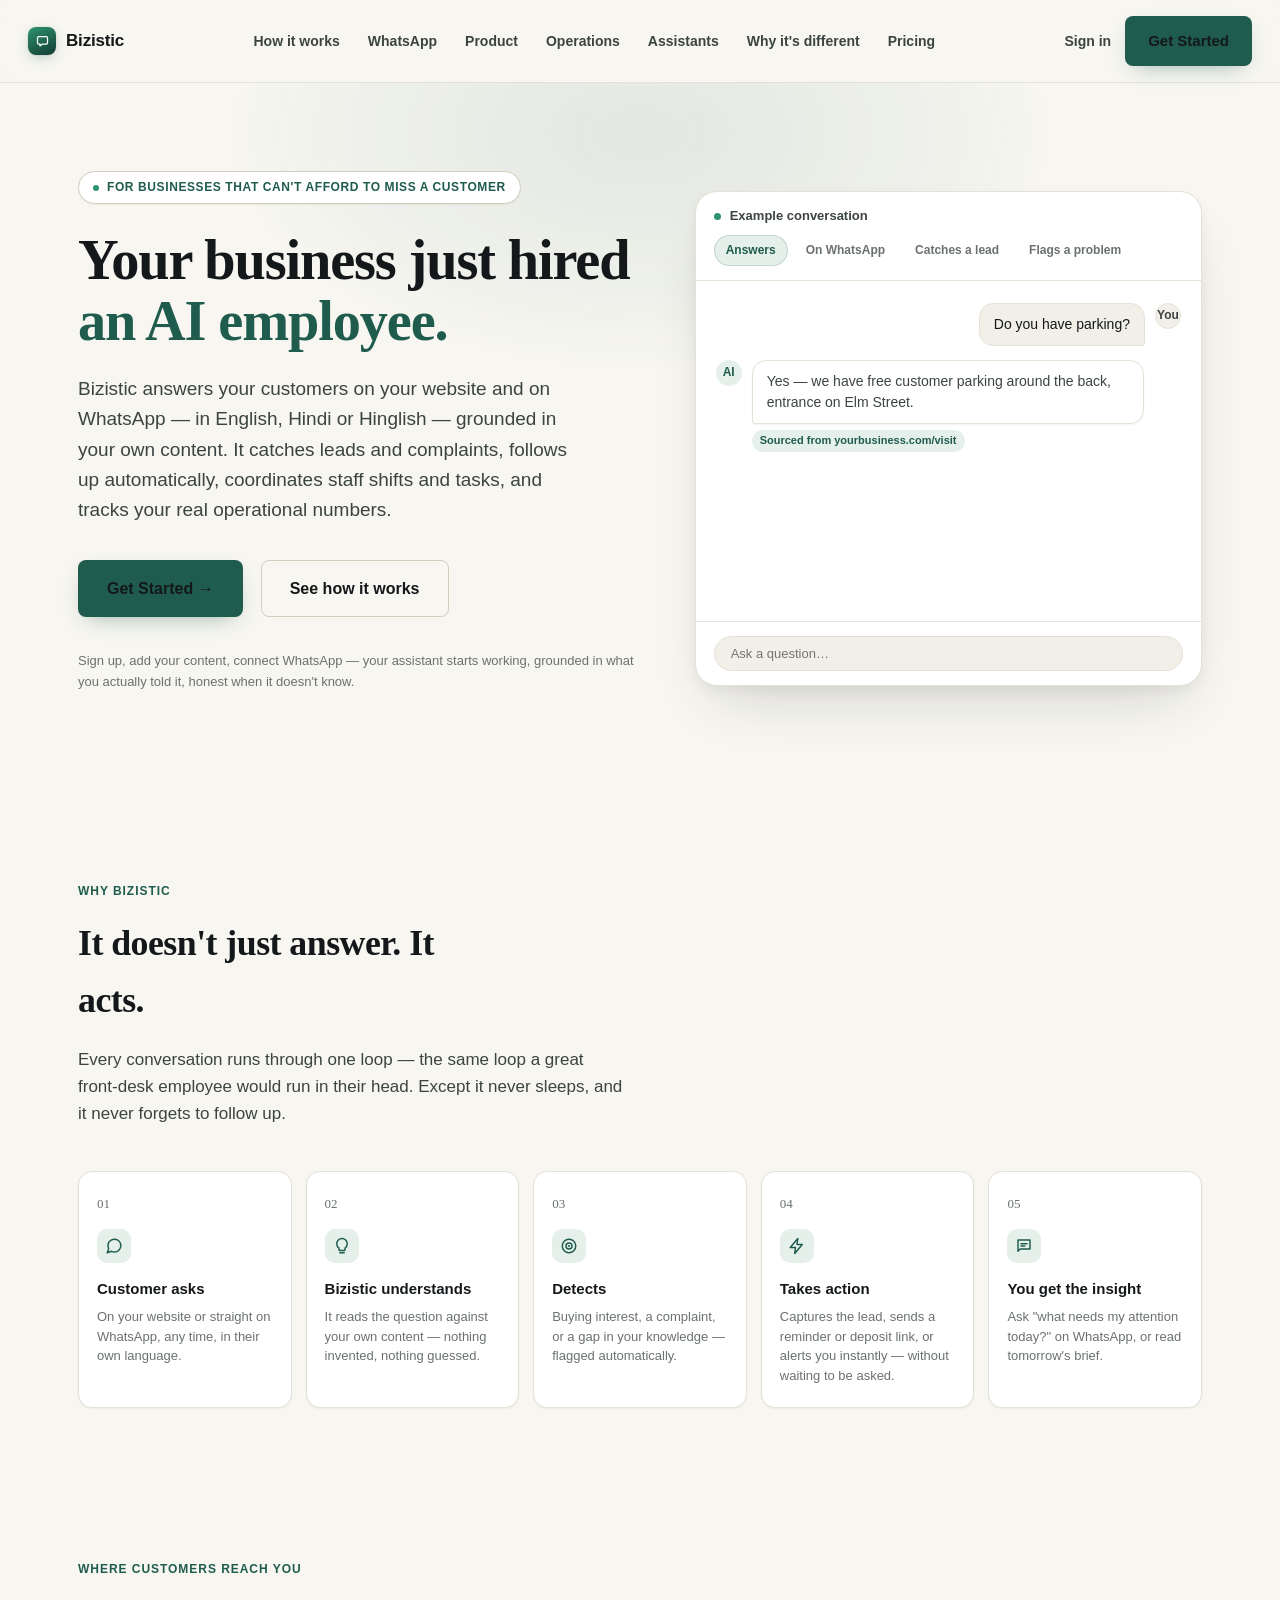
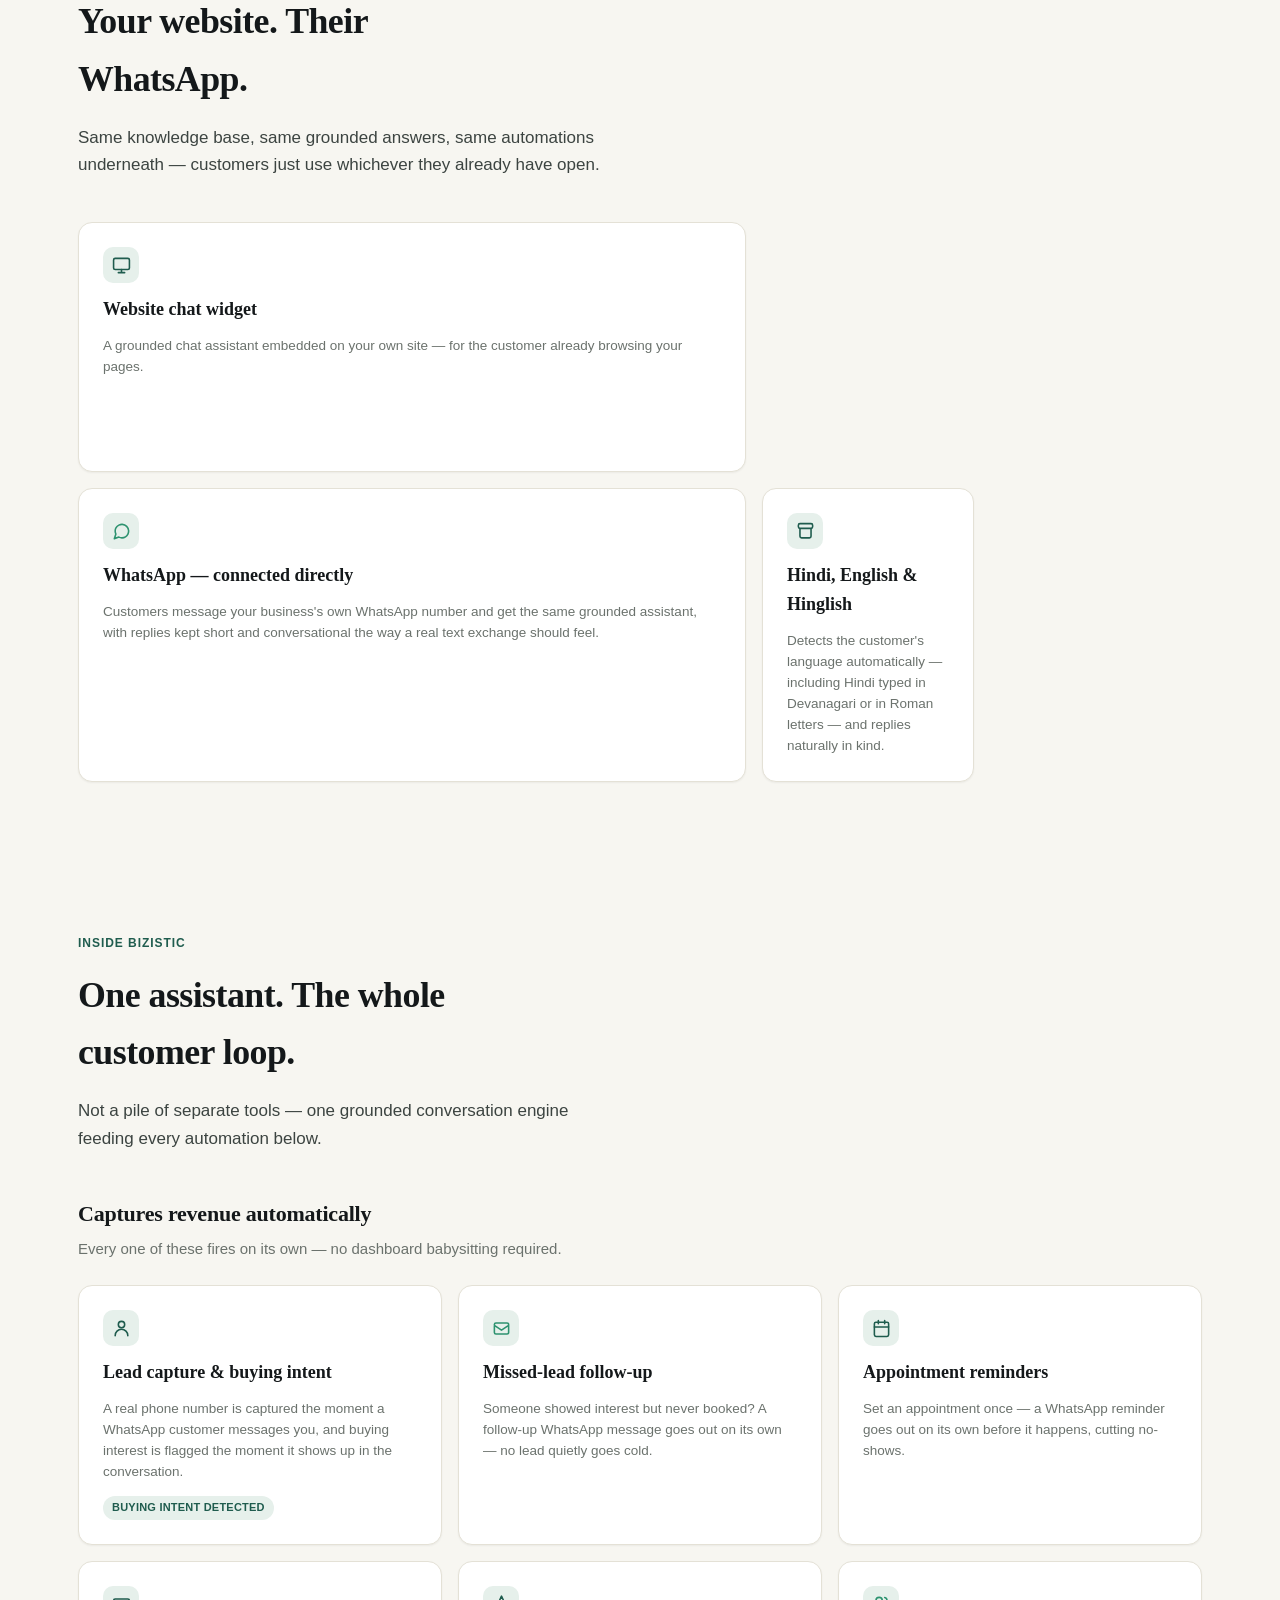
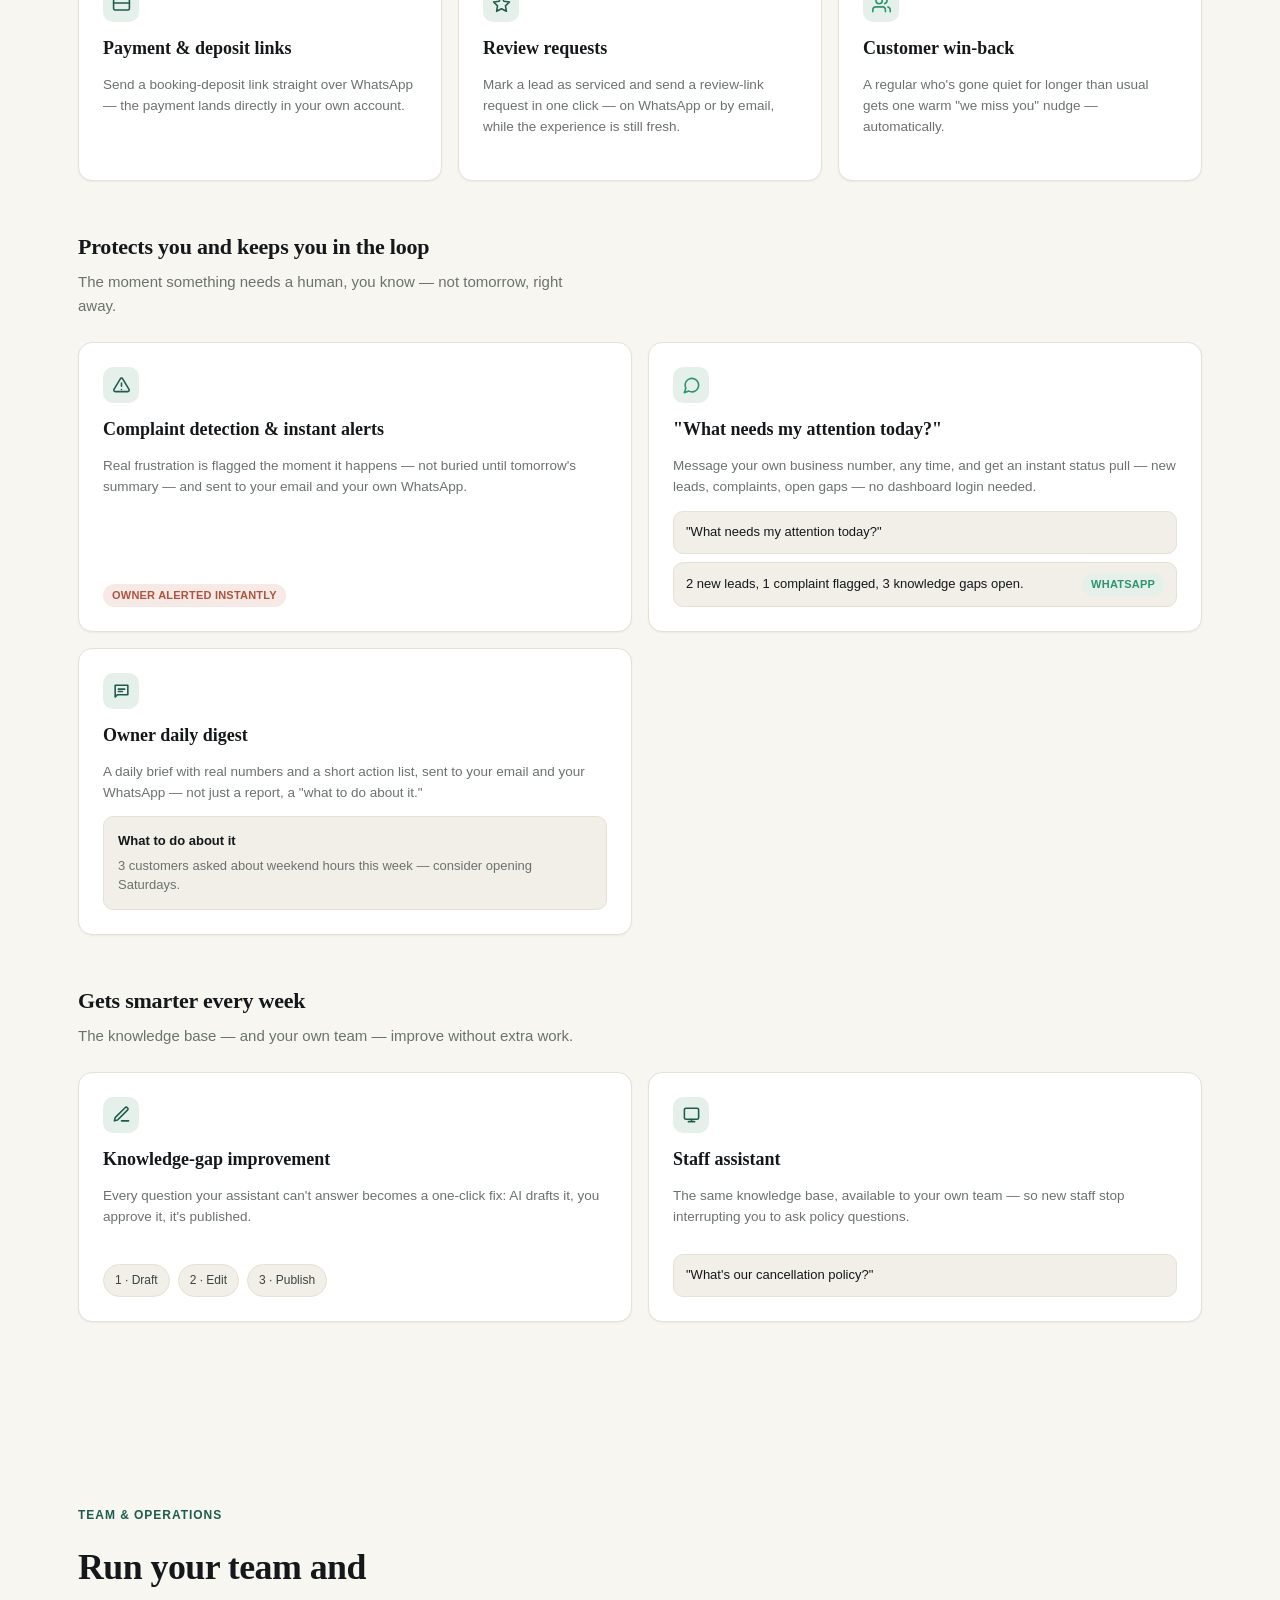
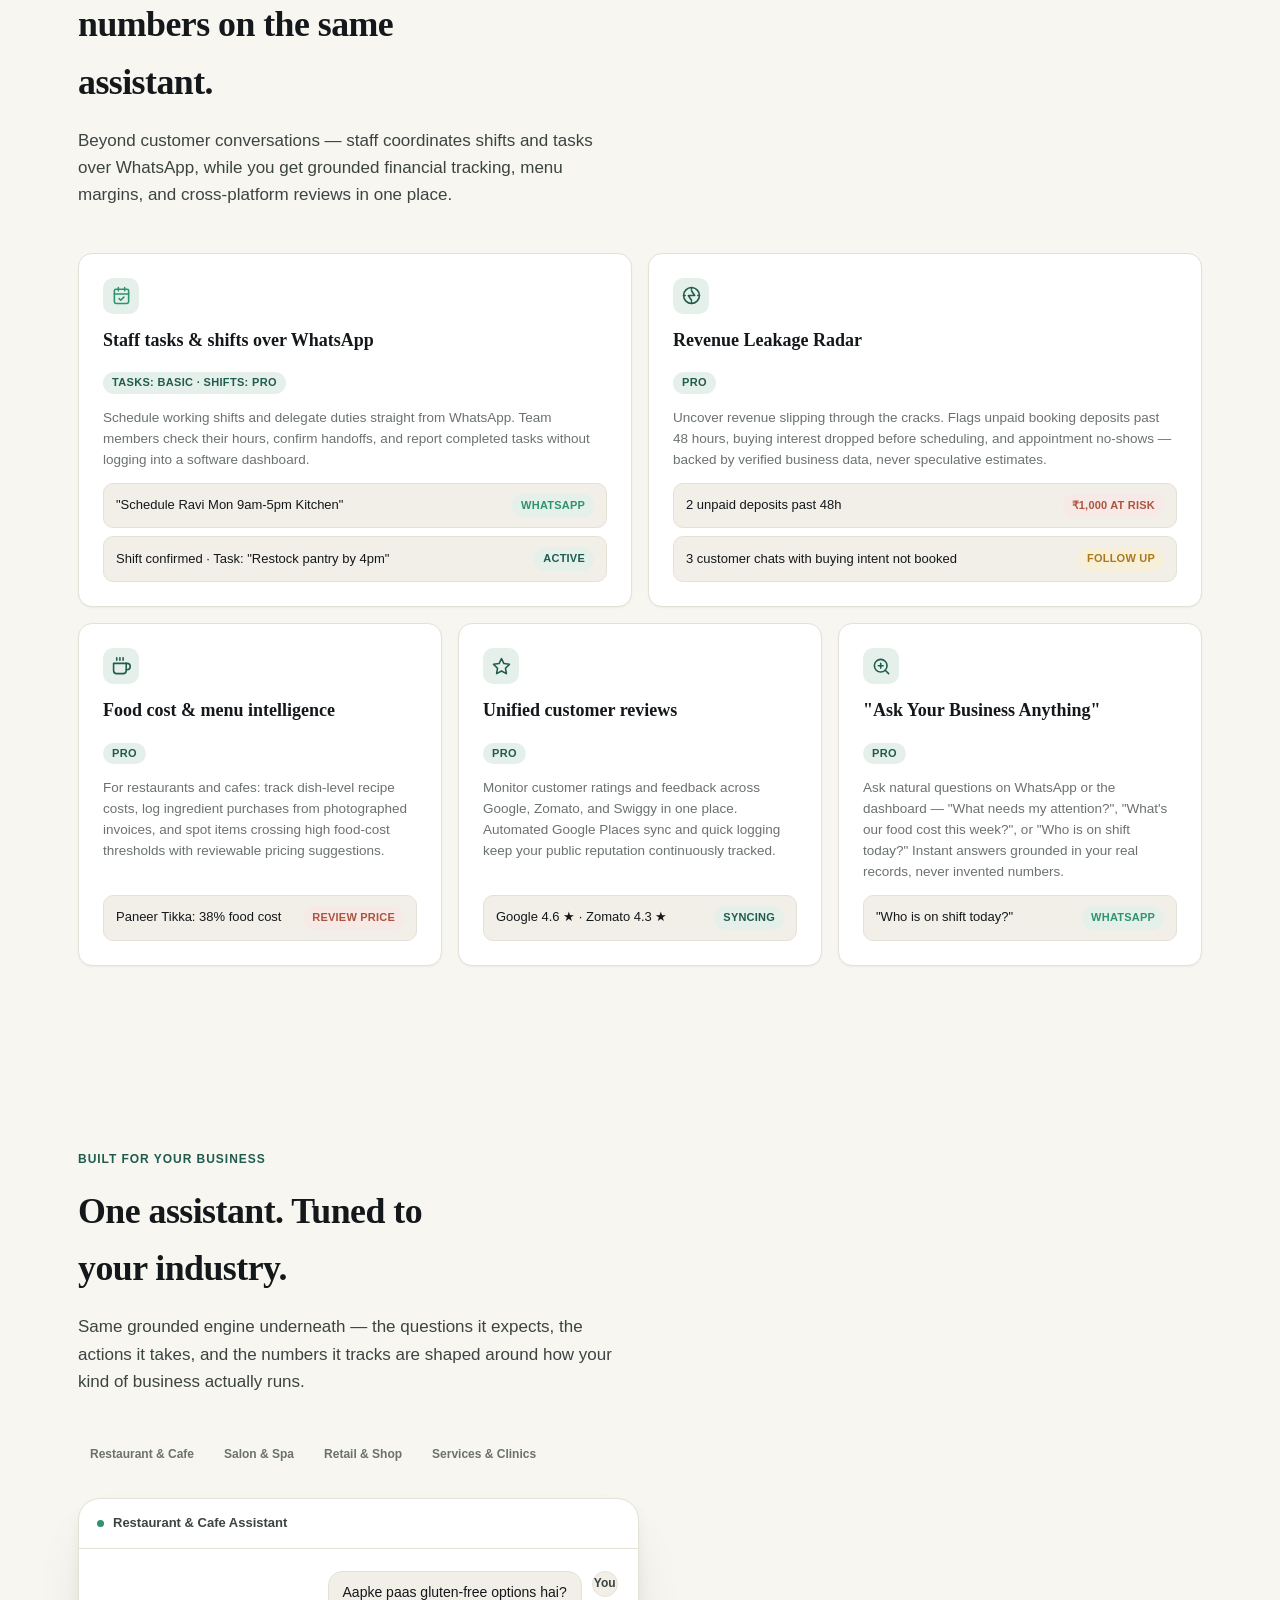
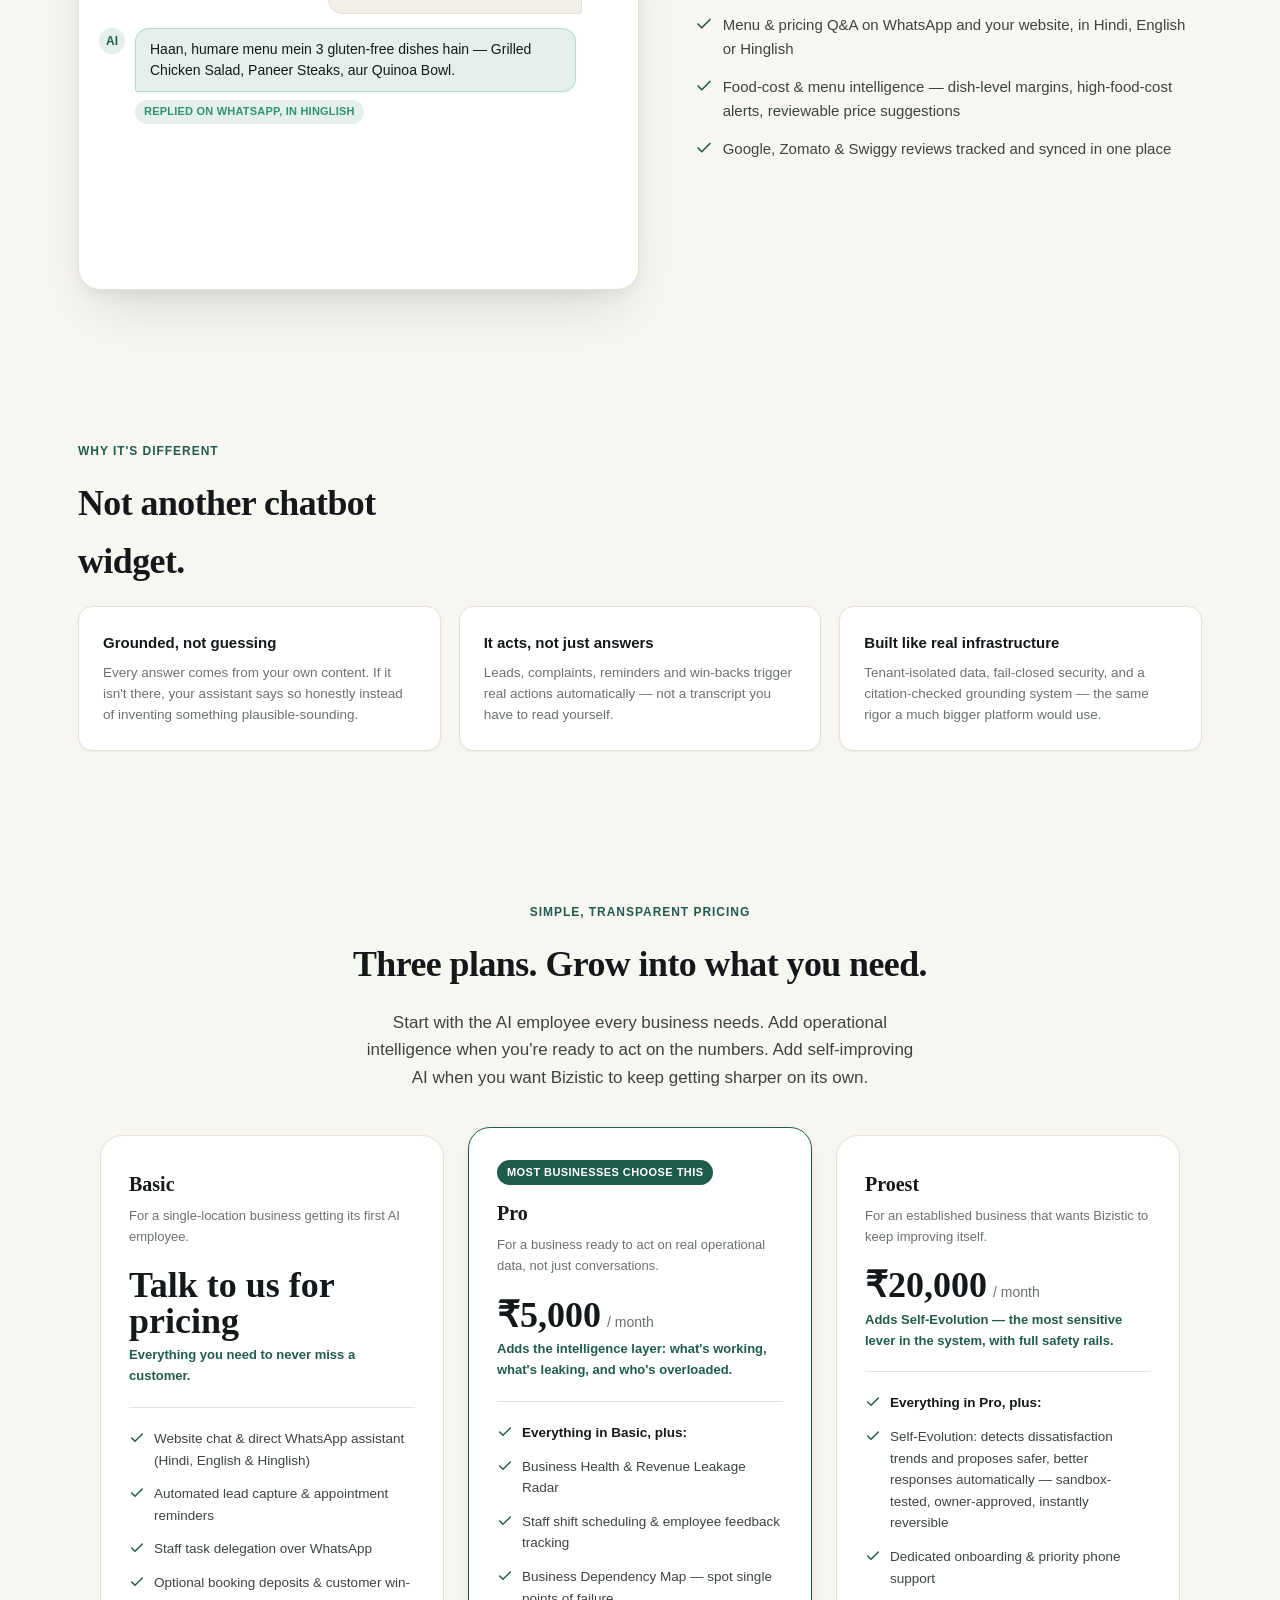
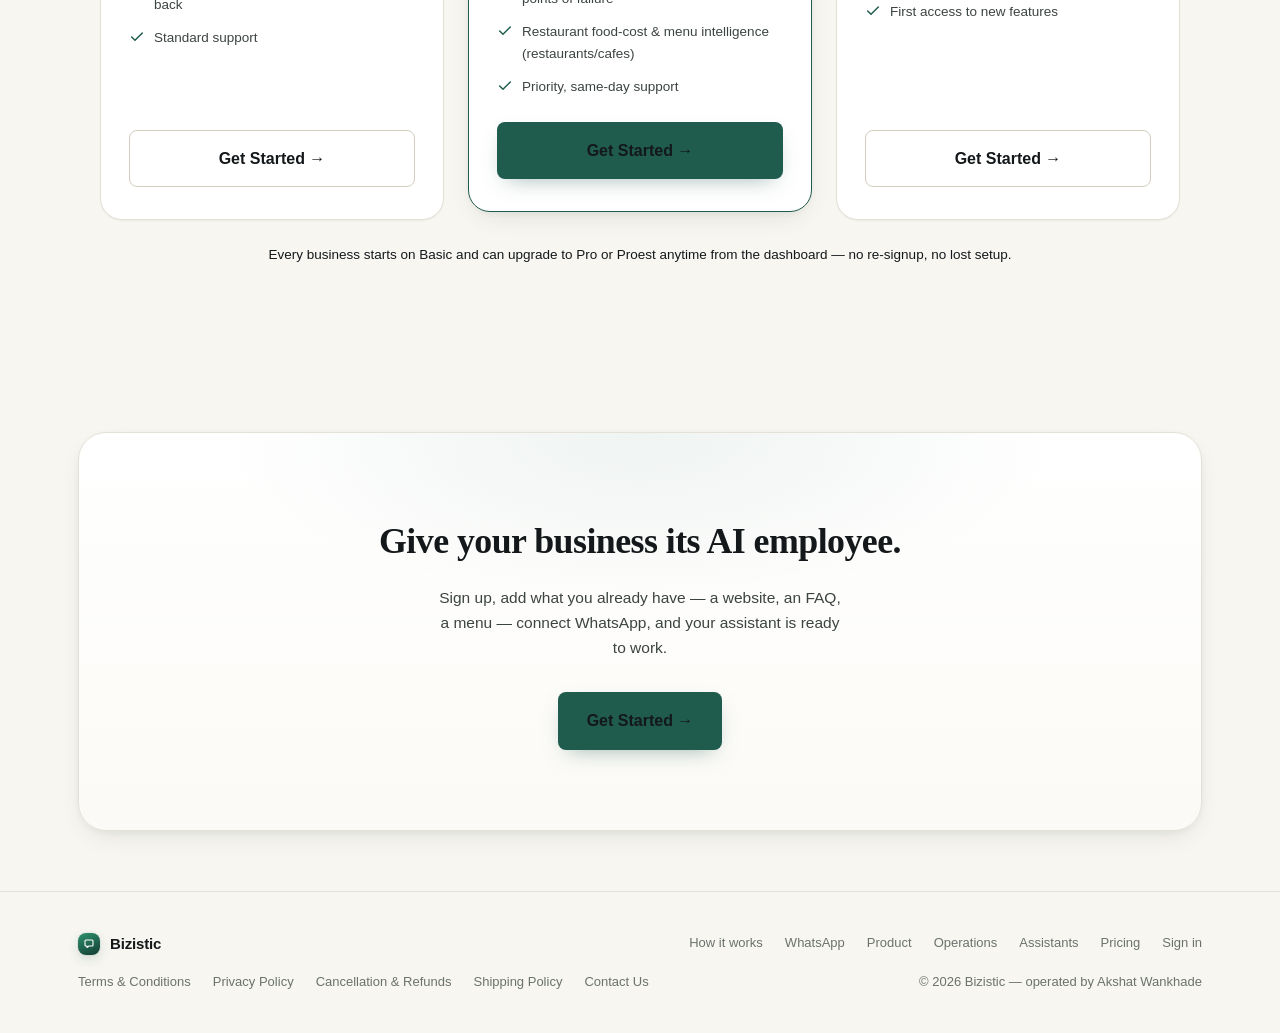
==== commit 1576dc26: "Light theme for auth pages and Staff Assistant; honest plan tags on marketing tiles - Login/forgot/r" ====
--- a/static/index.html
+++ b/static/index.html
@@ -242,7 +242,7 @@
       <div class="bm-bento bm-reveal-stagger">
         <div class="bm-tile bm-tile-md">
           <div class="bm-tile-icon whatsapp"><svg viewBox="0 0 24 24" fill="none" stroke="currentColor" stroke-width="2" stroke-linecap="round" stroke-linejoin="round"><rect x="3" y="4" width="18" height="18" rx="2"/><path d="M16 2v4M8 2v4M3 10h18"/><path d="m9 16 2 2 4-4"/></svg></div>
-          <h3>Staff tasks &amp; shifts over WhatsApp</h3>
+          <h3>Staff tasks &amp; shifts over WhatsApp</h3><span class="bm-plan-tag">Tasks: Basic &middot; Shifts: Pro</span>
           <p>Schedule working shifts and delegate duties straight from WhatsApp. Team members check their hours, confirm handoffs, and report completed tasks without logging into a software dashboard.</p>
           <div class="bm-tile-visual bm-mock-stack">
             <div class="bm-mock-row"><span>"Schedule Ravi Mon 9am-5pm Kitchen"</span><span class="bm-mock-pill whatsapp">WhatsApp</span></div>
@@ -252,7 +252,7 @@
 
         <div class="bm-tile bm-tile-md">
           <div class="bm-tile-icon"><svg viewBox="0 0 24 24" fill="none" stroke="currentColor" stroke-width="2" stroke-linecap="round" stroke-linejoin="round"><circle cx="12" cy="12" r="10"/><path d="m12 6 4 6h-8l4 6"/><path d="M12 2v2M12 20v2M2 12h2M20 12h2"/></svg></div>
-          <h3>Revenue Leakage Radar</h3>
+          <h3>Revenue Leakage Radar</h3><span class="bm-plan-tag">Pro</span>
           <p>Uncover revenue slipping through the cracks. Flags unpaid booking deposits past 48 hours, buying interest dropped before scheduling, and appointment no-shows — backed by verified business data, never speculative estimates.</p>
           <div class="bm-tile-visual bm-mock-stack">
             <div class="bm-mock-row"><span>2 unpaid deposits past 48h</span><span class="bm-mock-pill red">₹1,000 at risk</span></div>
@@ -262,7 +262,7 @@
 
         <div class="bm-tile bm-tile-sm">
           <div class="bm-tile-icon"><svg viewBox="0 0 24 24" fill="none" stroke="currentColor" stroke-width="2" stroke-linecap="round" stroke-linejoin="round"><path d="M18 8h1a4 4 0 0 1 0 8h-1"/><path d="M2 8h16v9a4 4 0 0 1-4 4H6a4 4 0 0 1-4-4V8z"/><line x1="6" y1="1" x2="6" y2="4"/><line x1="10" y1="1" x2="10" y2="4"/><line x1="14" y1="1" x2="14" y2="4"/></svg></div>
-          <h3>Food cost &amp; menu intelligence</h3>
+          <h3>Food cost &amp; menu intelligence</h3><span class="bm-plan-tag">Pro</span>
           <p>For restaurants and cafes: track dish-level recipe costs, log ingredient purchases from photographed invoices, and spot items crossing high food-cost thresholds with reviewable pricing suggestions.</p>
           <div class="bm-tile-visual">
             <div class="bm-mock-row"><span>Paneer Tikka: 38% food cost</span><span class="bm-mock-pill red">Review price</span></div>
@@ -271,7 +271,7 @@
 
         <div class="bm-tile bm-tile-sm">
           <div class="bm-tile-icon"><svg viewBox="0 0 24 24" fill="none" stroke="currentColor" stroke-width="2" stroke-linecap="round" stroke-linejoin="round"><path d="m12 2 3.09 6.26L22 9.27l-5 4.87 1.18 6.88L12 17.77l-6.18 3.25L7 14.14 2 9.27l6.91-1.01L12 2z"/></svg></div>
-          <h3>Unified customer reviews</h3>
+          <h3>Unified customer reviews</h3><span class="bm-plan-tag">Pro</span>
           <p>Monitor customer ratings and feedback across Google, Zomato, and Swiggy in one place. Automated Google Places sync and quick logging keep your public reputation continuously tracked.</p>
           <div class="bm-tile-visual">
             <div class="bm-mock-row"><span>Google 4.6 ★ · Zomato 4.3 ★</span><span class="bm-mock-pill green">Syncing</span></div>
@@ -280,7 +280,7 @@
 
         <div class="bm-tile bm-tile-sm">
           <div class="bm-tile-icon"><svg viewBox="0 0 24 24" fill="none" stroke="currentColor" stroke-width="2" stroke-linecap="round" stroke-linejoin="round"><circle cx="11" cy="11" r="8"/><path d="m21 21-4.3-4.3"/><path d="M11 8v6M8 11h6"/></svg></div>
-          <h3>"Ask Your Business Anything"</h3>
+          <h3>"Ask Your Business Anything"</h3><span class="bm-plan-tag">Pro</span>
           <p>Ask natural questions on WhatsApp or the dashboard — "What needs my attention?", "What's our food cost this week?", or "Who is on shift today?" Instant answers grounded in your real records, never invented numbers.</p>
           <div class="bm-tile-visual">
             <div class="bm-mock-row"><span>"Who is on shift today?"</span><span class="bm-mock-pill whatsapp">WhatsApp</span></div>
--- a/static/css/marketing.css
+++ b/static/css/marketing.css
@@ -377,3 +377,9 @@
   .bm-pricing-grid { grid-template-columns: 1fr; max-width: 480px; }
   .bm-price-card.featured { transform: none; }
 }
+
+.bm-plan-tag {
+  display: inline-block; align-self: flex-start; margin: 6px 0 2px; padding: 2px 9px; border-radius: 999px;
+  font-size: 0.6875rem; font-weight: 700; letter-spacing: 0.03em; text-transform: uppercase;
+  background: var(--bm-primary-soft); color: var(--bm-primary);
+}
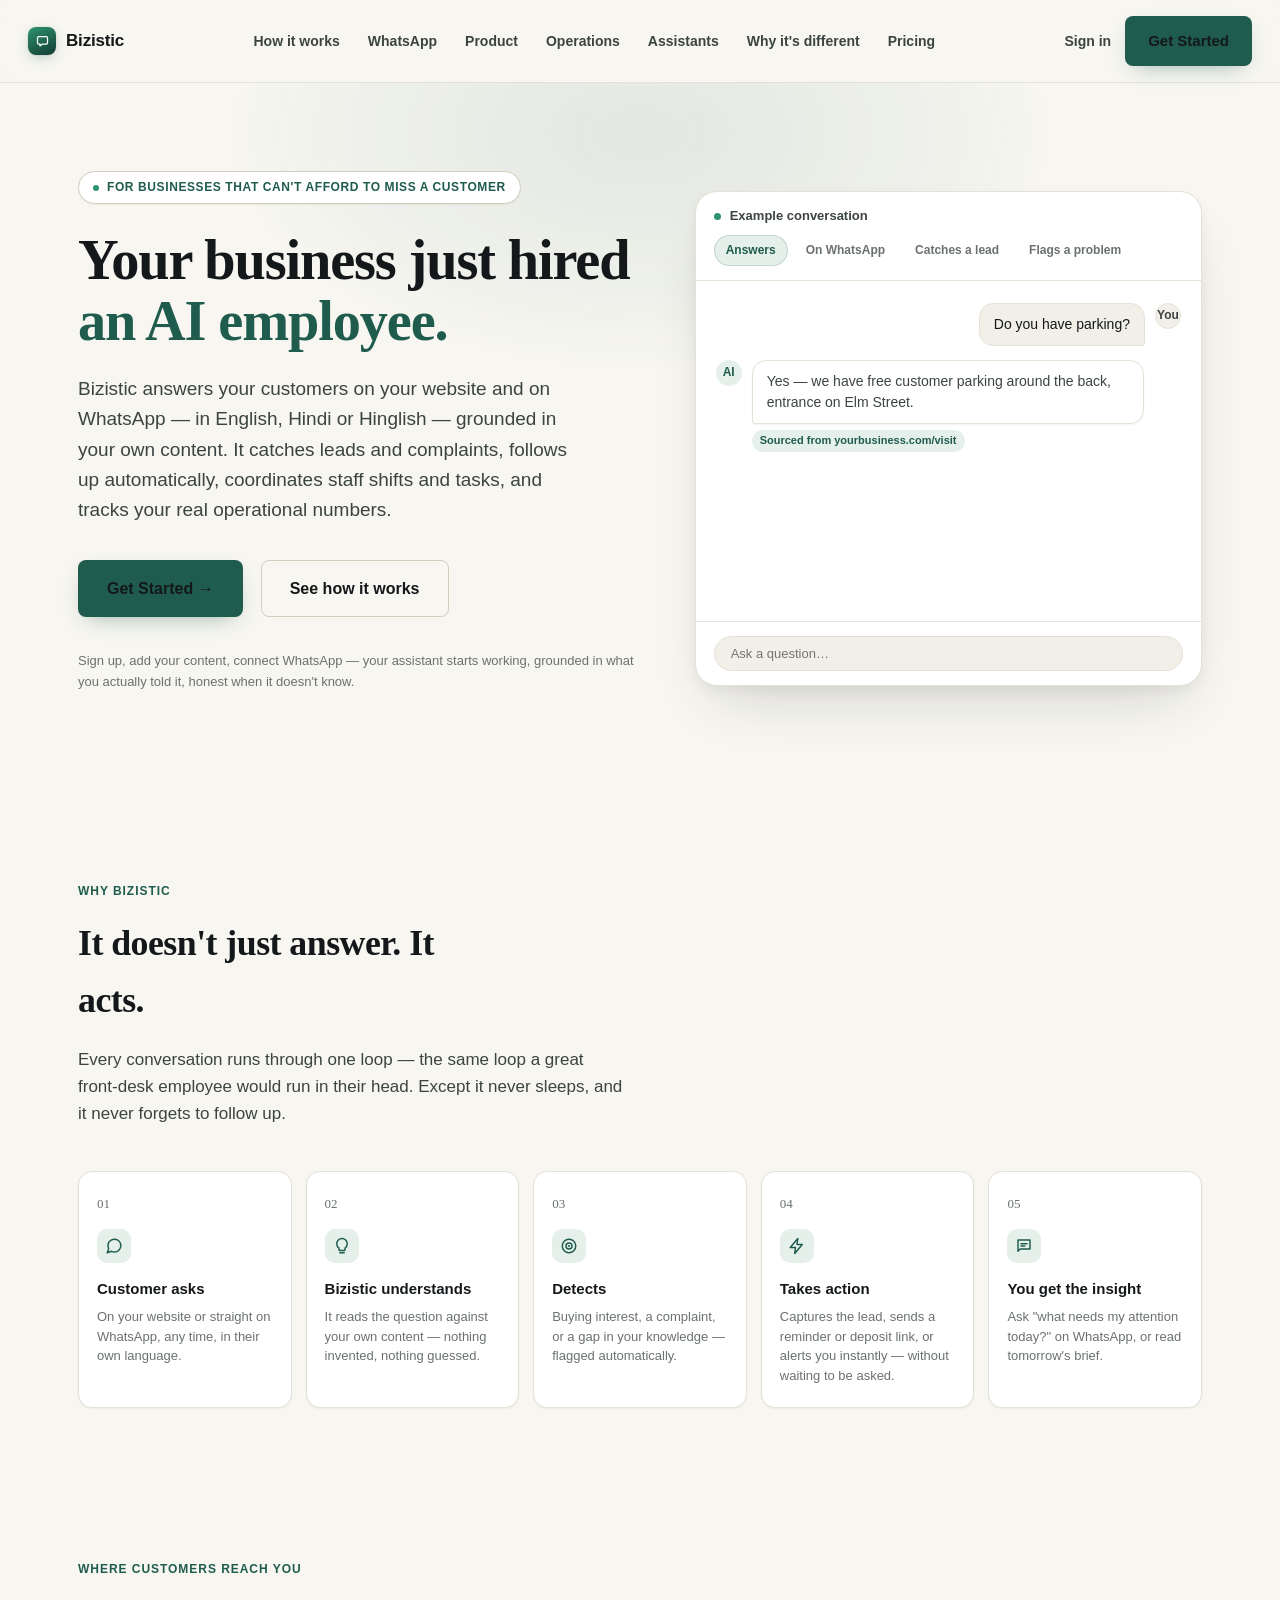
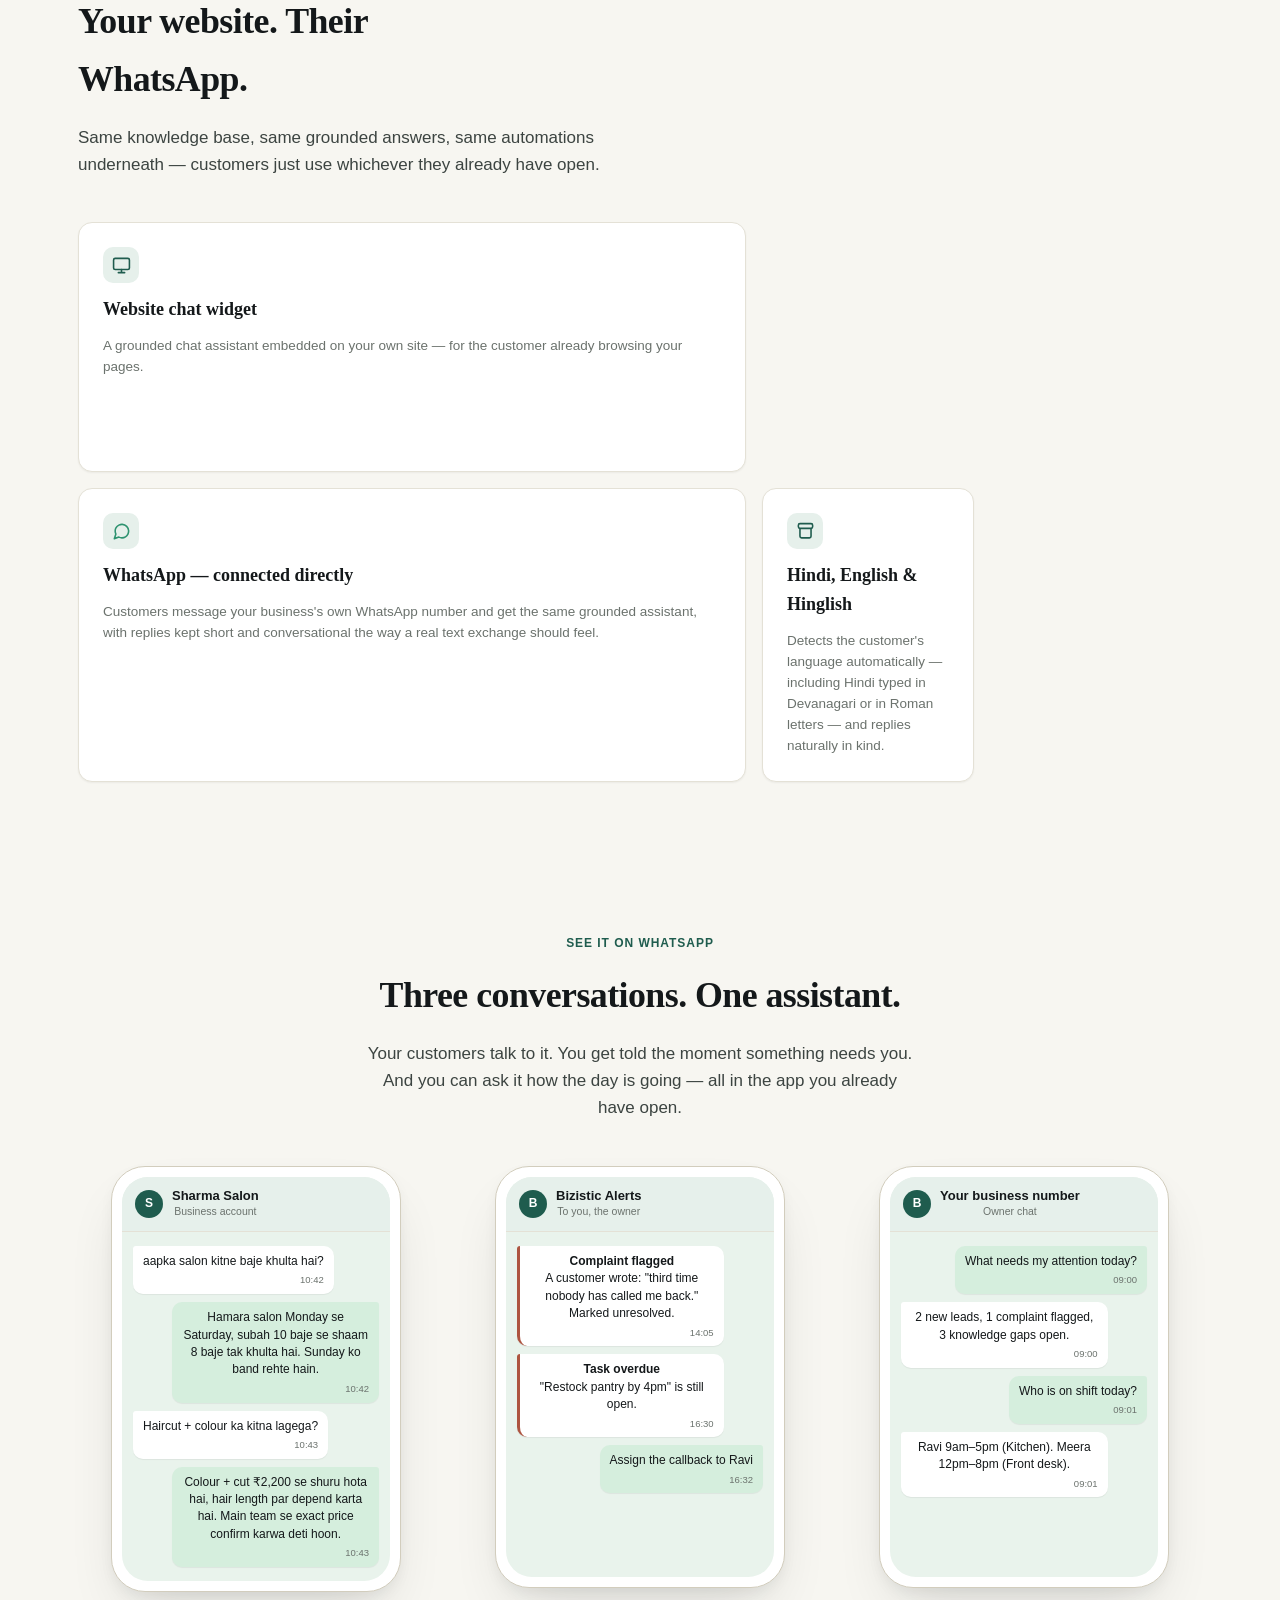
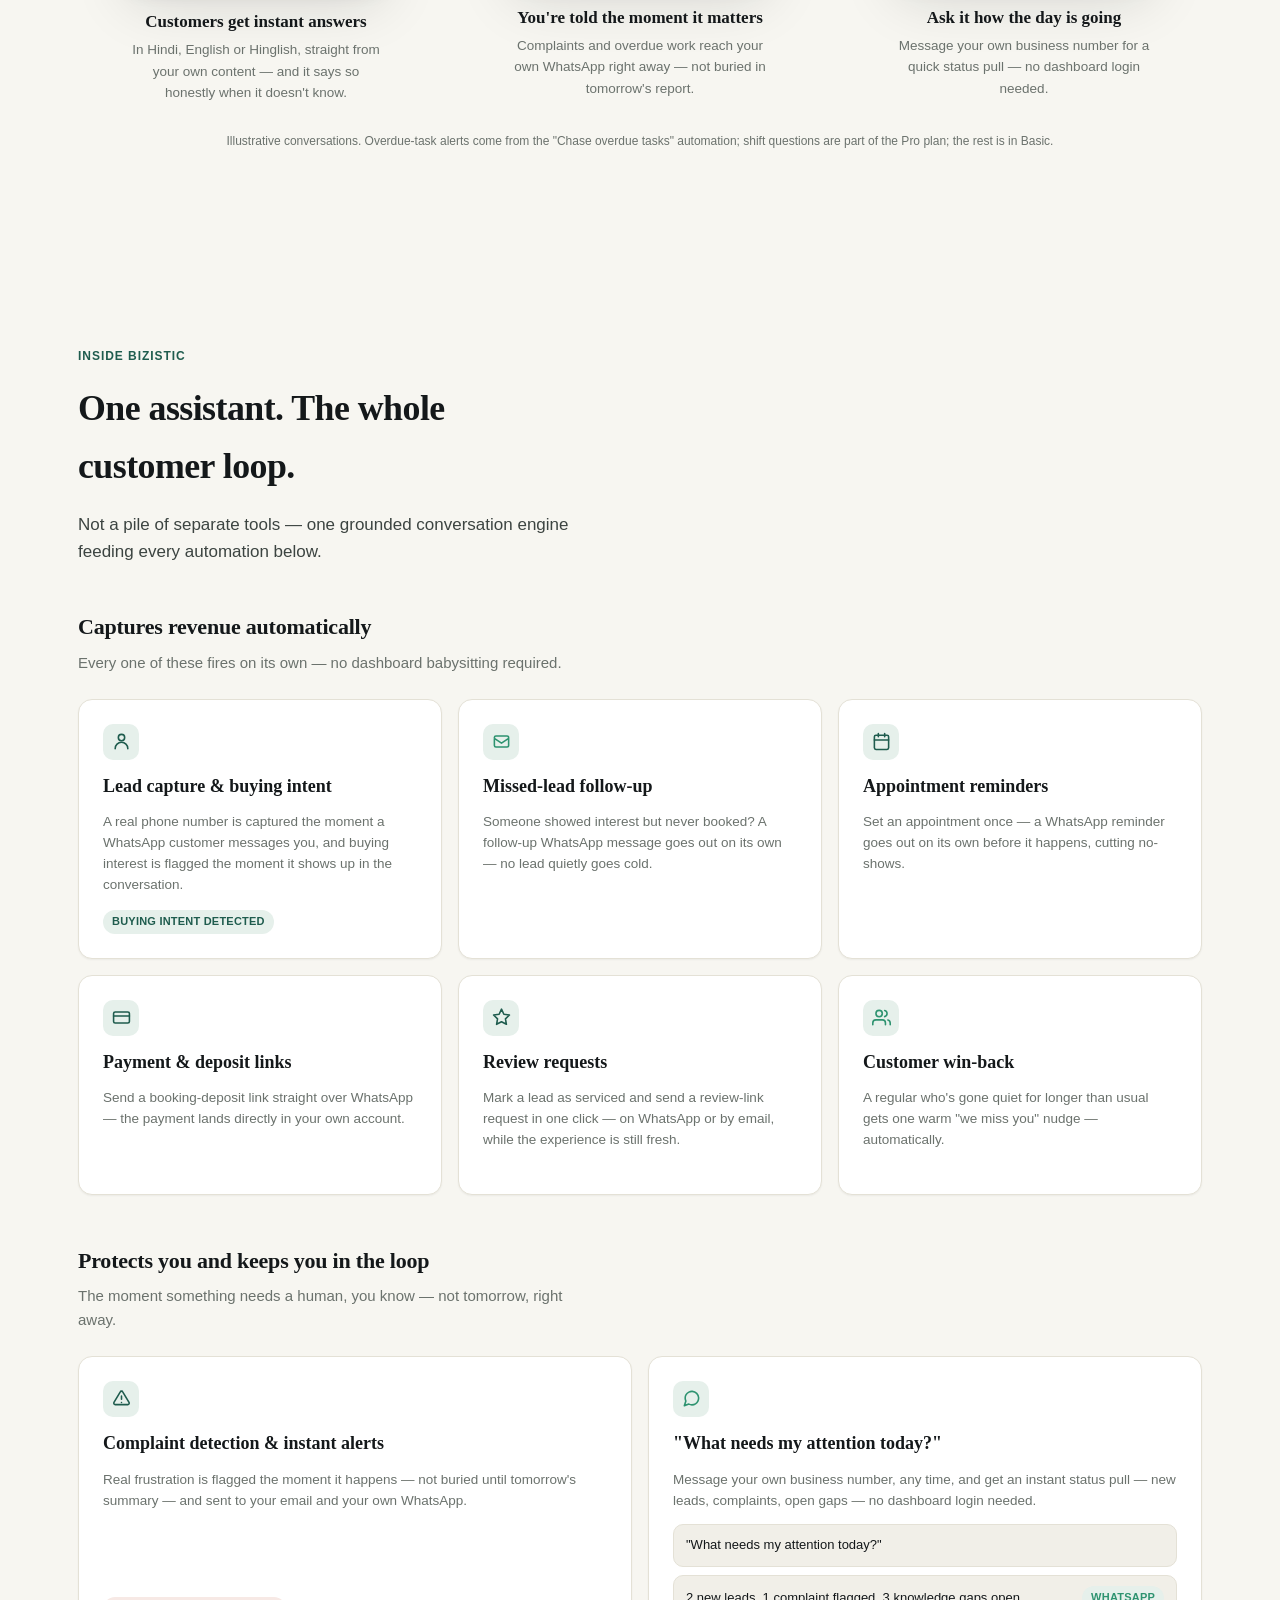
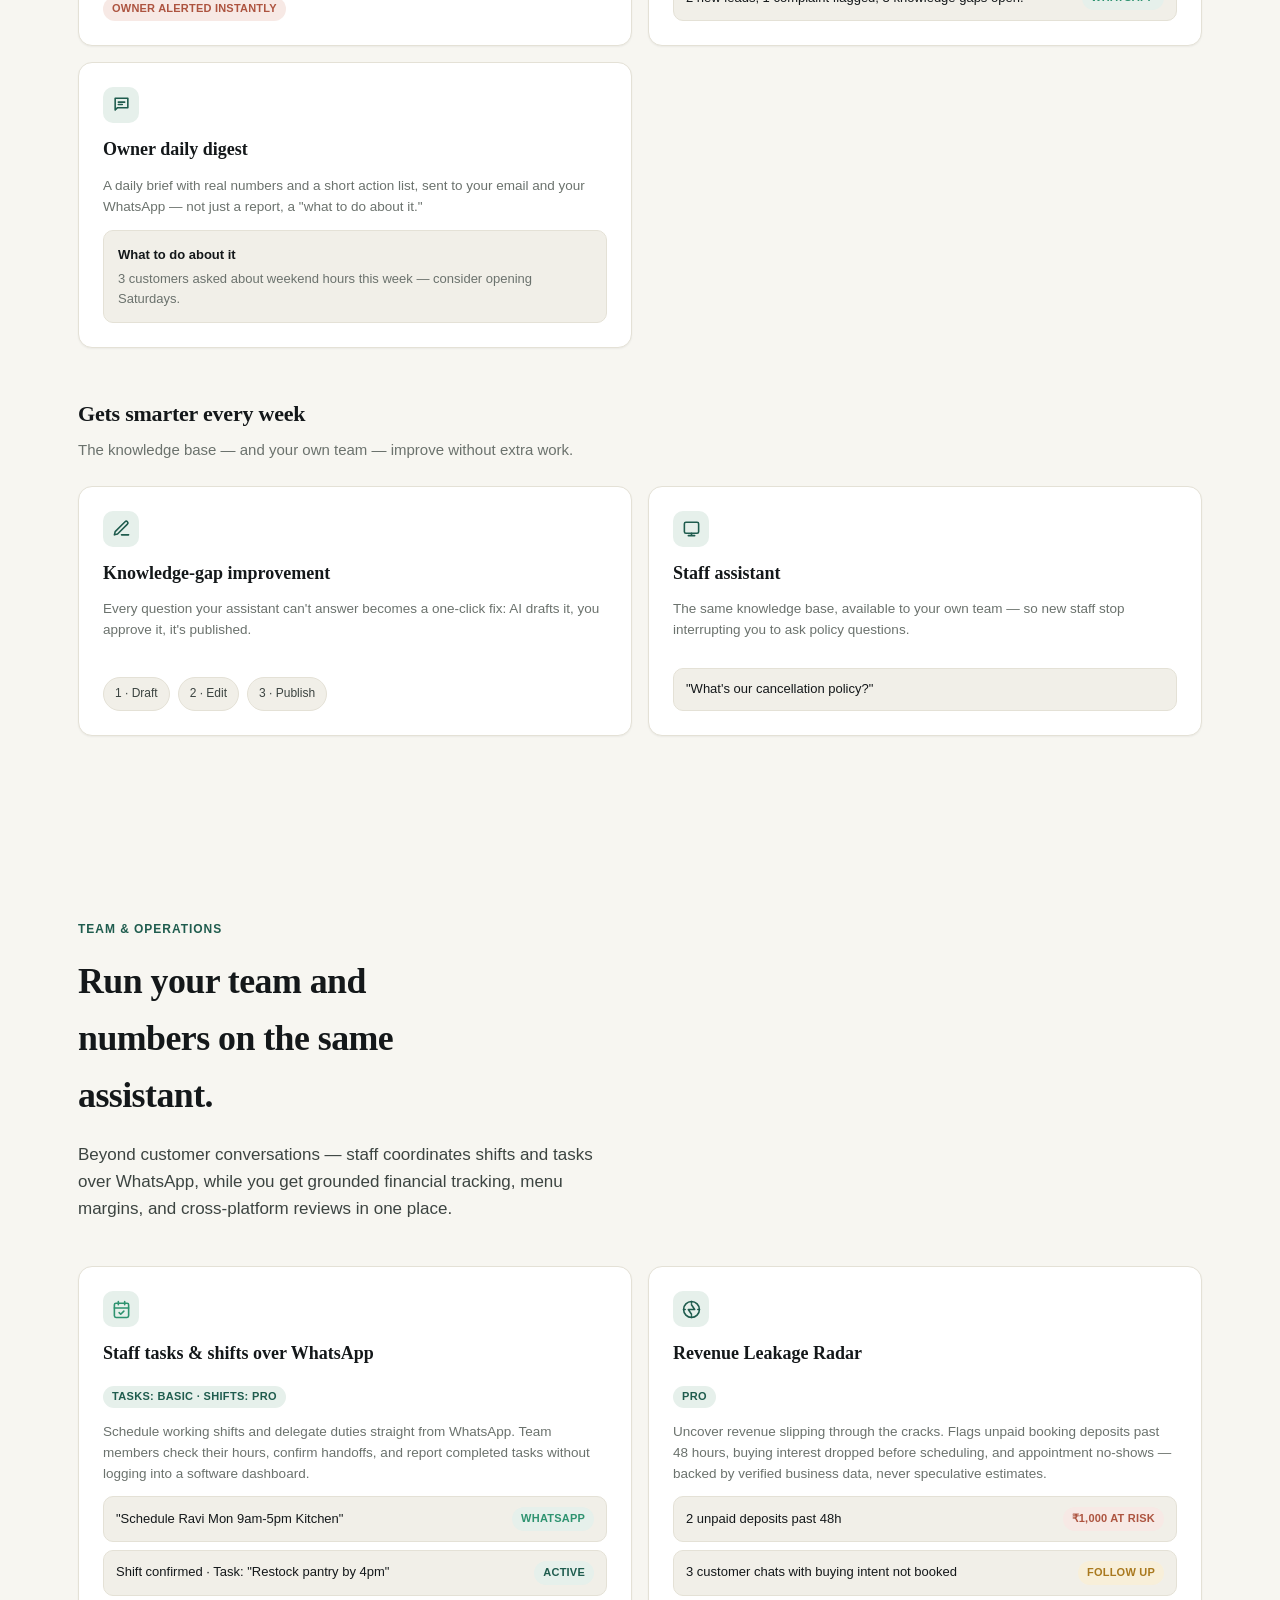
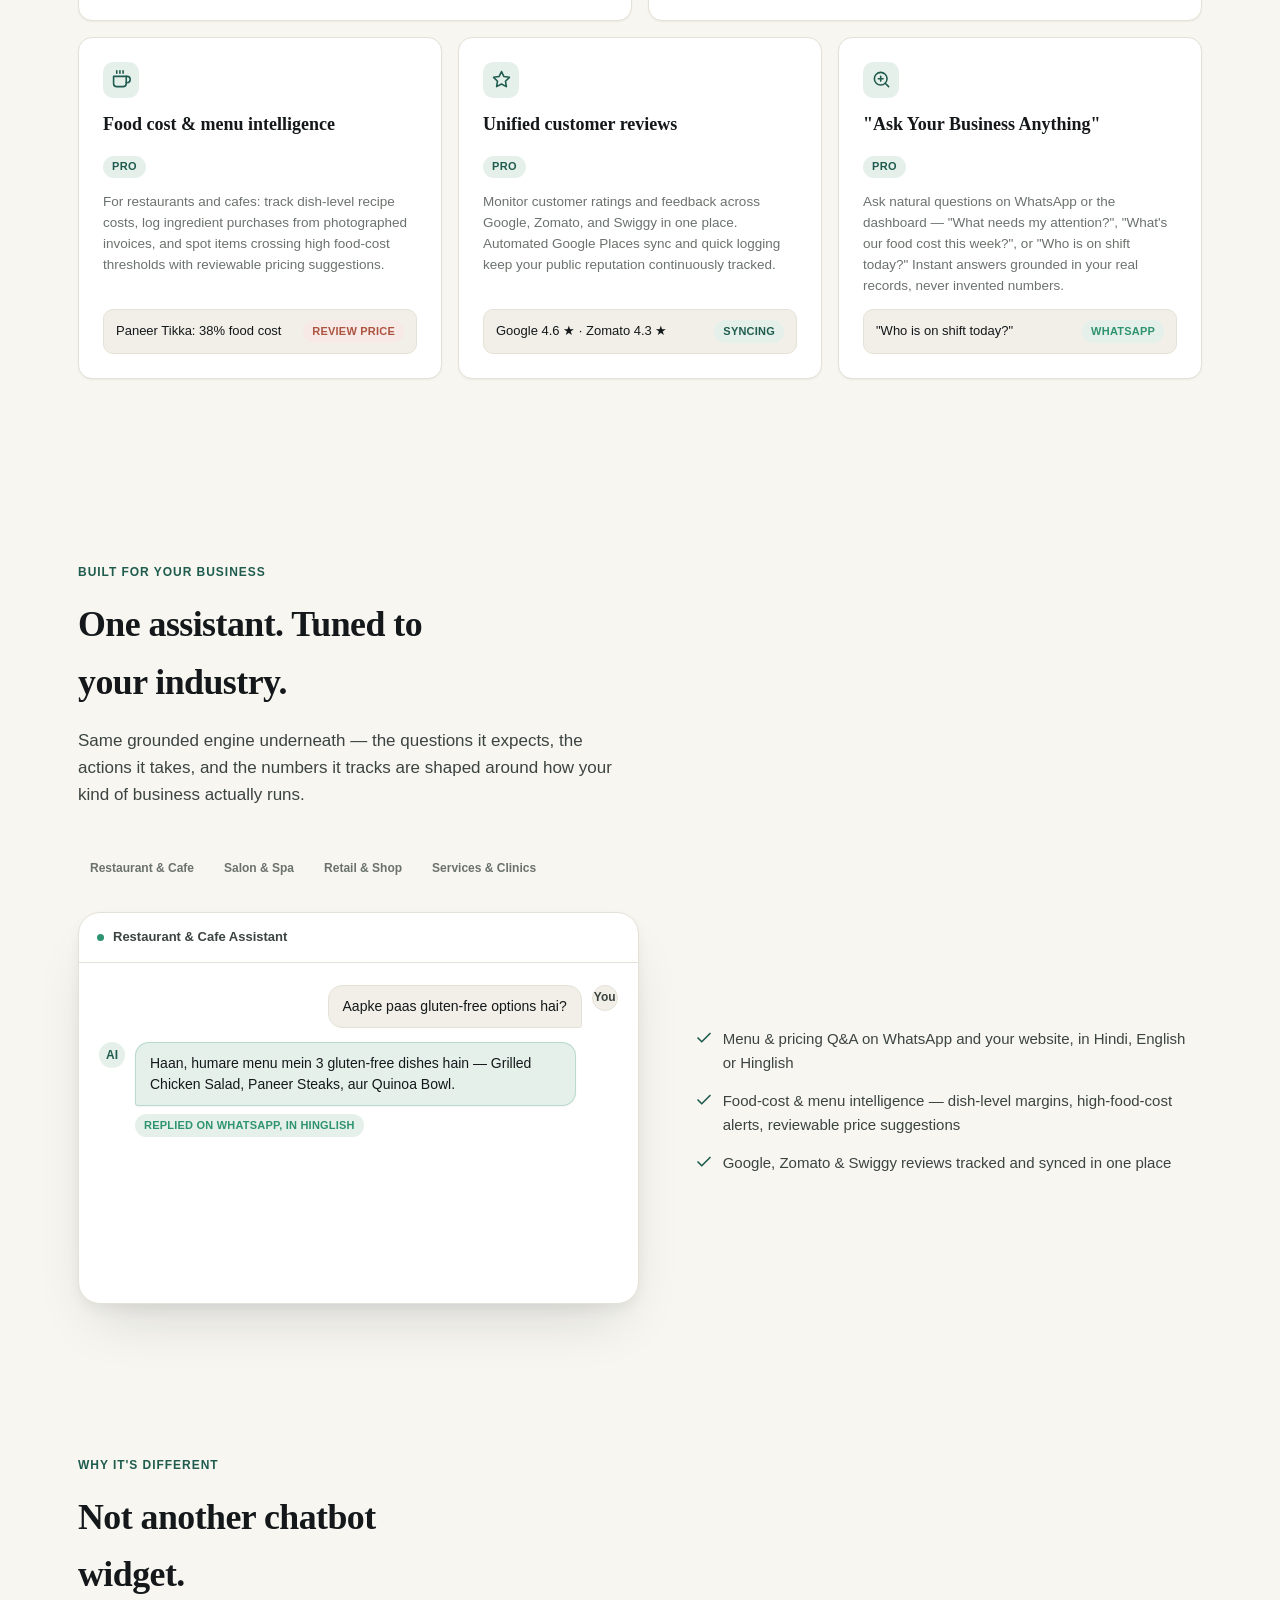
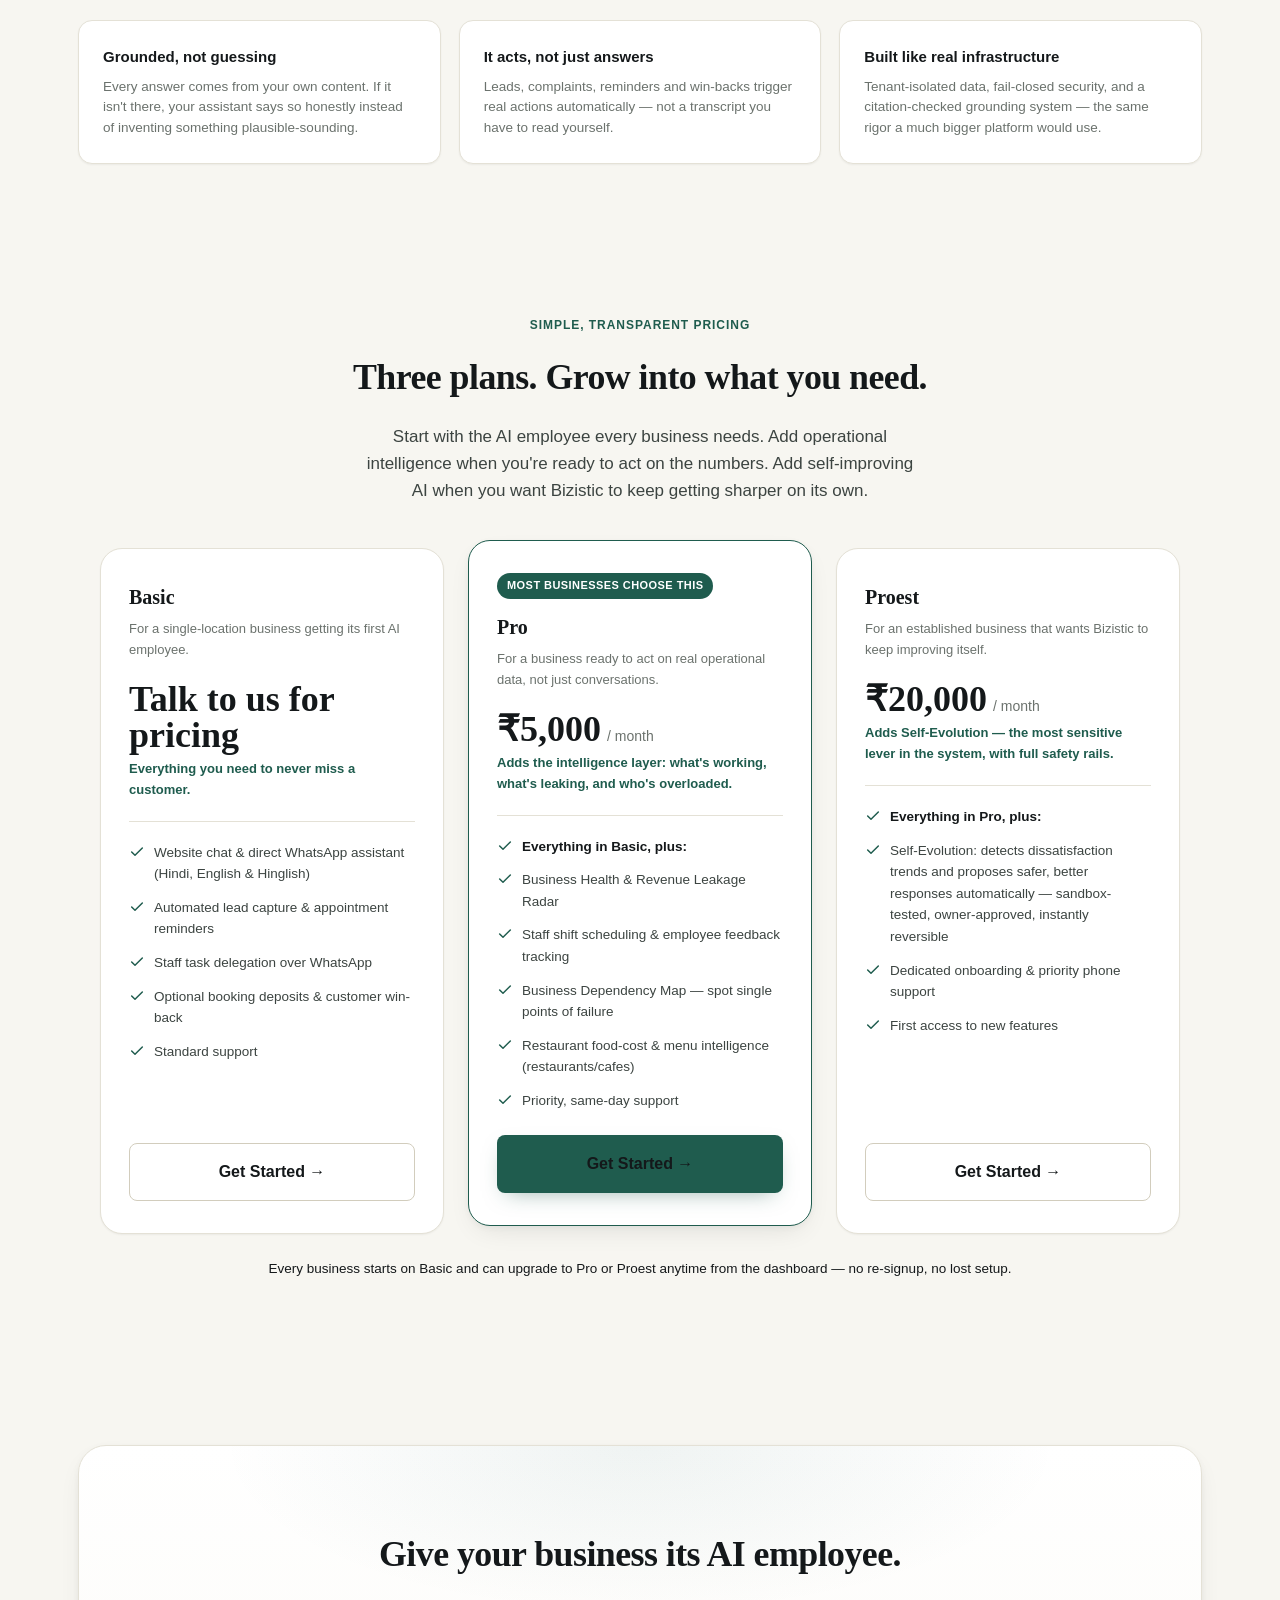
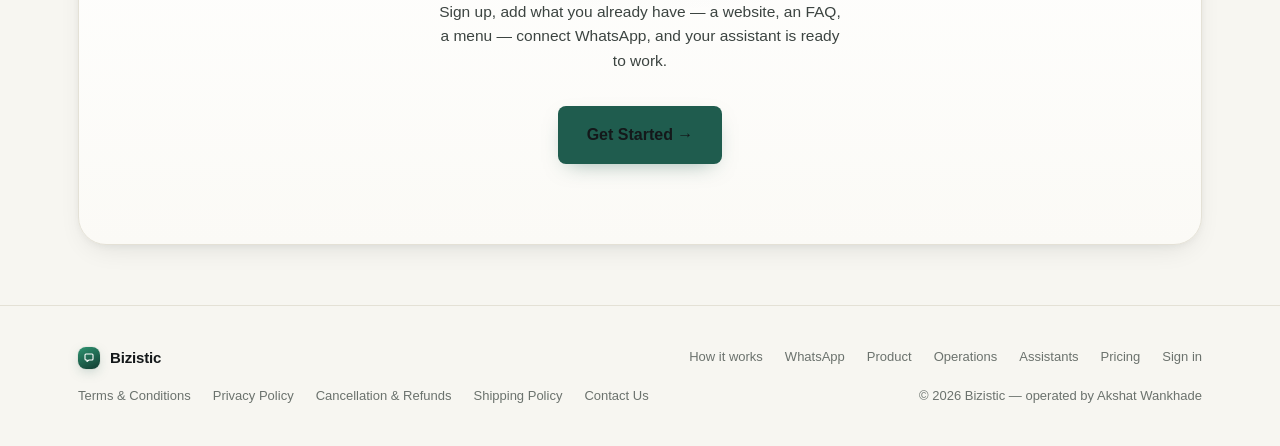
==== commit 68518eca: "Add WhatsApp showcase: three phone-frame conversation mockups New "See it on WhatsApp" section on th" ====
--- a/static/index.html
+++ b/static/index.html
@@ -130,6 +130,61 @@
           <p>Detects the customer's language automatically — including Hindi typed in Devanagari or in Roman letters — and replies naturally in kind.</p>
         </div>
       </div>
+    </div>
+  </section>
+
+  <section class="bm-section" id="whatsapp-demo">
+    <div class="bm-wrap" style="text-align:center;">
+      <div class="bm-kicker bm-reveal">See it on WhatsApp</div>
+      <h2 class="bm-h2 bm-reveal" style="max-width:none; margin-left:auto; margin-right:auto;">Three conversations. One assistant.</h2>
+      <p class="bm-section-lede bm-reveal" style="margin-left:auto; margin-right:auto; max-width:58ch;">Your customers talk to it. You get told the moment something needs you. And you can ask it how the day is going — all in the app you already have open.</p>
+
+      <div class="bm-phones bm-reveal">
+        <div class="bm-phone-col">
+          <div class="bm-phone">
+            <div class="bm-phone-screen">
+              <div class="bm-phone-head"><div class="bm-phone-avatar">S</div><div><div class="bm-phone-name">Sharma Salon</div><div class="bm-phone-sub">Business account</div></div></div>
+              <div class="bm-phone-body">
+                <div class="bm-wa-msg in">aapka salon kitne baje khulta hai?<span class="meta">10:42</span></div>
+                <div class="bm-wa-msg out">Hamara salon Monday se Saturday, subah 10 baje se shaam 8 baje tak khulta hai. Sunday ko band rehte hain.<span class="meta">10:42</span></div>
+                <div class="bm-wa-msg in">Haircut + colour ka kitna lagega?<span class="meta">10:43</span></div>
+                <div class="bm-wa-msg out">Colour + cut &#8377;2,200 se shuru hota hai, hair length par depend karta hai. Main team se exact price confirm karwa deti hoon.<span class="meta">10:43</span></div>
+              </div>
+            </div>
+          </div>
+          <div class="bm-phone-caption"><h4>Customers get instant answers</h4><p>In Hindi, English or Hinglish, straight from your own content — and it says so honestly when it doesn't know.</p></div>
+        </div>
+
+        <div class="bm-phone-col">
+          <div class="bm-phone">
+            <div class="bm-phone-screen">
+              <div class="bm-phone-head"><div class="bm-phone-avatar">B</div><div><div class="bm-phone-name">Bizistic Alerts</div><div class="bm-phone-sub">To you, the owner</div></div></div>
+              <div class="bm-phone-body">
+                <div class="bm-wa-msg alert in"><strong>Complaint flagged</strong><br>A customer wrote: "third time nobody has called me back." Marked unresolved.<span class="meta">14:05</span></div>
+                <div class="bm-wa-msg alert in"><strong>Task overdue</strong><br>"Restock pantry by 4pm" is still open.<span class="meta">16:30</span></div>
+                <div class="bm-wa-msg out">Assign the callback to Ravi<span class="meta">16:32</span></div>
+              </div>
+            </div>
+          </div>
+          <div class="bm-phone-caption"><h4>You're told the moment it matters</h4><p>Complaints and overdue work reach your own WhatsApp right away — not buried in tomorrow's report.</p></div>
+        </div>
+
+        <div class="bm-phone-col">
+          <div class="bm-phone">
+            <div class="bm-phone-screen">
+              <div class="bm-phone-head"><div class="bm-phone-avatar">B</div><div><div class="bm-phone-name">Your business number</div><div class="bm-phone-sub">Owner chat</div></div></div>
+              <div class="bm-phone-body">
+                <div class="bm-wa-msg out">What needs my attention today?<span class="meta">09:00</span></div>
+                <div class="bm-wa-msg in">2 new leads, 1 complaint flagged, 3 knowledge gaps open.<span class="meta">09:00</span></div>
+                <div class="bm-wa-msg out">Who is on shift today?<span class="meta">09:01</span></div>
+                <div class="bm-wa-msg in">Ravi 9am&ndash;5pm (Kitchen). Meera 12pm&ndash;8pm (Front desk).<span class="meta">09:01</span></div>
+              </div>
+            </div>
+          </div>
+          <div class="bm-phone-caption"><h4>Ask it how the day is going</h4><p>Message your own business number for a quick status pull — no dashboard login needed.</p></div>
+        </div>
+      </div>
+      <p class="bm-phones-note bm-reveal">Illustrative conversations. Overdue-task alerts come from the "Chase overdue tasks" automation; shift questions are part of the Pro plan; the rest is in Basic.</p>
     </div>
   </section>
 
--- a/static/css/marketing.css
+++ b/static/css/marketing.css
@@ -383,3 +383,43 @@
   font-size: 0.6875rem; font-weight: 700; letter-spacing: 0.03em; text-transform: uppercase;
   background: var(--bm-primary-soft); color: var(--bm-primary);
 }
+
+/* ------------------------------------------------------ WhatsApp phone mockups */
+
+.bm-phones { display: grid; grid-template-columns: repeat(3, 1fr); gap: 28px; align-items: start; margin-top: 44px; }
+.bm-phone-col { display: flex; flex-direction: column; align-items: center; gap: 16px; }
+.bm-phone-caption { text-align: center; max-width: 30ch; }
+.bm-phone-caption h4 { font-family: var(--bm-font-serif); font-size: 1.0625rem; margin: 0 0 4px; color: var(--bm-ink); }
+.bm-phone-caption p { font-size: 0.8438rem; color: var(--bm-muted); margin: 0; }
+.bm-phone {
+  width: 100%; max-width: 290px; background: #fff; border: 1px solid var(--bm-border-strong);
+  border-radius: 34px; padding: 10px; box-shadow: var(--bm-shadow-lg);
+  animation: bm-float 6s ease-in-out infinite;
+}
+.bm-phone-col:nth-child(2) .bm-phone { animation-delay: -2s; }
+.bm-phone-col:nth-child(3) .bm-phone { animation-delay: -4s; }
+.bm-phone-screen { background: #E9F3EC; border-radius: 26px; overflow: hidden; min-height: 400px; display: flex; flex-direction: column; }
+.bm-phone-head { display: flex; align-items: center; gap: 9px; padding: 11px 13px; background: var(--bm-primary-soft); border-bottom: 1px solid var(--bm-border); }
+.bm-phone-avatar { width: 28px; height: 28px; border-radius: 50%; background: var(--bm-primary); color: #fff; font-size: 0.75rem; font-weight: 700; display: flex; align-items: center; justify-content: center; }
+.bm-phone-name { font-size: 0.8125rem; font-weight: 700; color: var(--bm-ink); line-height: 1.2; }
+.bm-phone-sub { font-size: 0.6563rem; color: var(--bm-muted); }
+.bm-phone-body { padding: 14px 11px; display: flex; flex-direction: column; gap: 8px; flex: 1; }
+.bm-wa-msg { max-width: 84%; padding: 7px 10px; border-radius: 10px; font-size: 0.75rem; line-height: 1.45; color: var(--bm-ink); box-shadow: 0 1px 1px rgba(20,24,22,0.06); opacity: 0; animation: bm-rise 0.5s cubic-bezier(0.16,1,0.3,1) forwards; }
+.bm-wa-msg.in { background: #fff; align-self: flex-start; border-top-left-radius: 3px; }
+.bm-wa-msg.out { background: #D5EEDD; align-self: flex-end; border-top-right-radius: 3px; }
+.bm-wa-msg .meta { display: block; margin-top: 3px; font-size: 0.5938rem; color: var(--bm-muted); text-align: right; }
+.bm-wa-msg.alert { border-left: 3px solid var(--bm-red); background: #fff; }
+.bm-wa-msg strong { font-weight: 700; }
+.bm-phone-body .bm-wa-msg:nth-child(1) { animation-delay: .1s; }
+.bm-phone-body .bm-wa-msg:nth-child(2) { animation-delay: .5s; }
+.bm-phone-body .bm-wa-msg:nth-child(3) { animation-delay: .9s; }
+.bm-phone-body .bm-wa-msg:nth-child(4) { animation-delay: 1.3s; }
+.bm-phone-body .bm-wa-msg:nth-child(5) { animation-delay: 1.7s; }
+.bm-phones-note { text-align: center; font-size: 0.75rem; color: var(--bm-muted); margin-top: 28px; }
+@keyframes bm-float { 0%,100% { transform: translateY(0); } 50% { transform: translateY(-7px); } }
+
+@media (max-width: 900px) { .bm-phones { grid-template-columns: 1fr; gap: 40px; } }
+@media (prefers-reduced-motion: reduce) {
+  .bm-phone { animation: none; }
+  .bm-wa-msg { animation: none; opacity: 1; }
+}
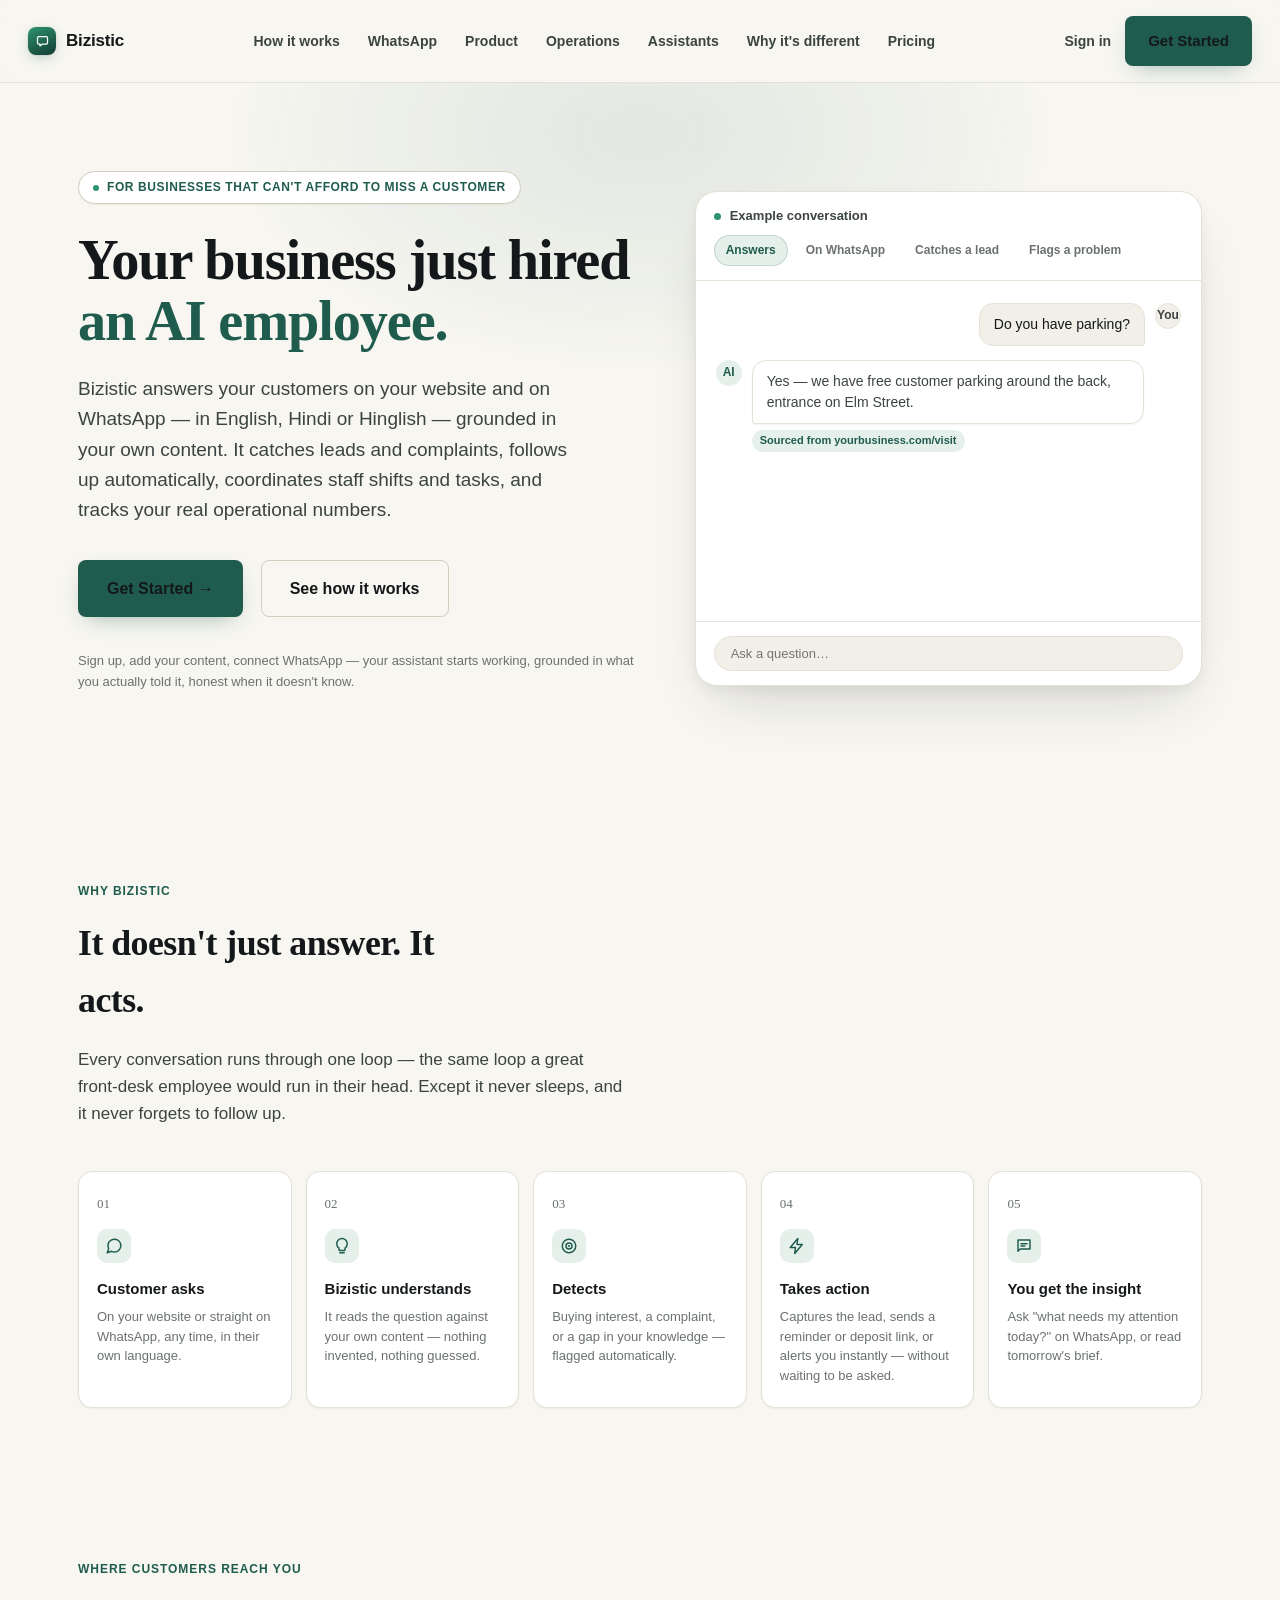
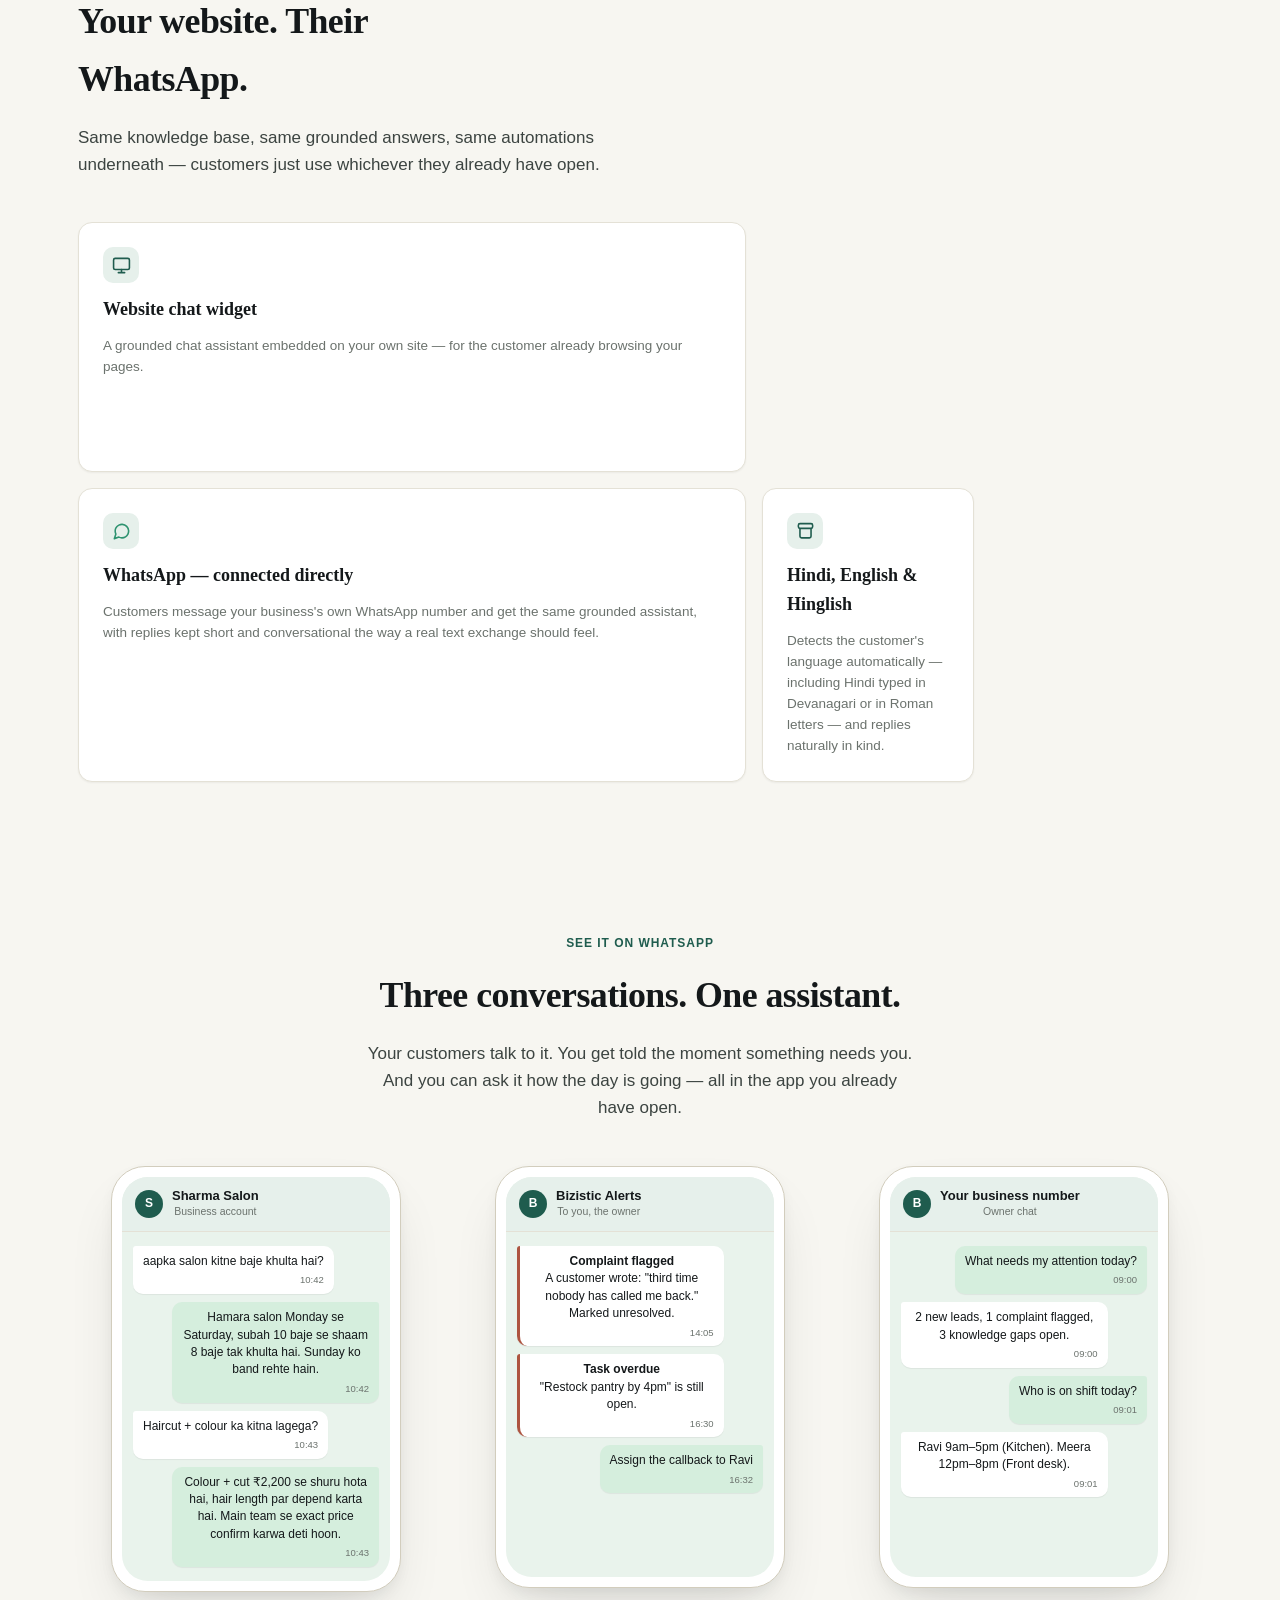
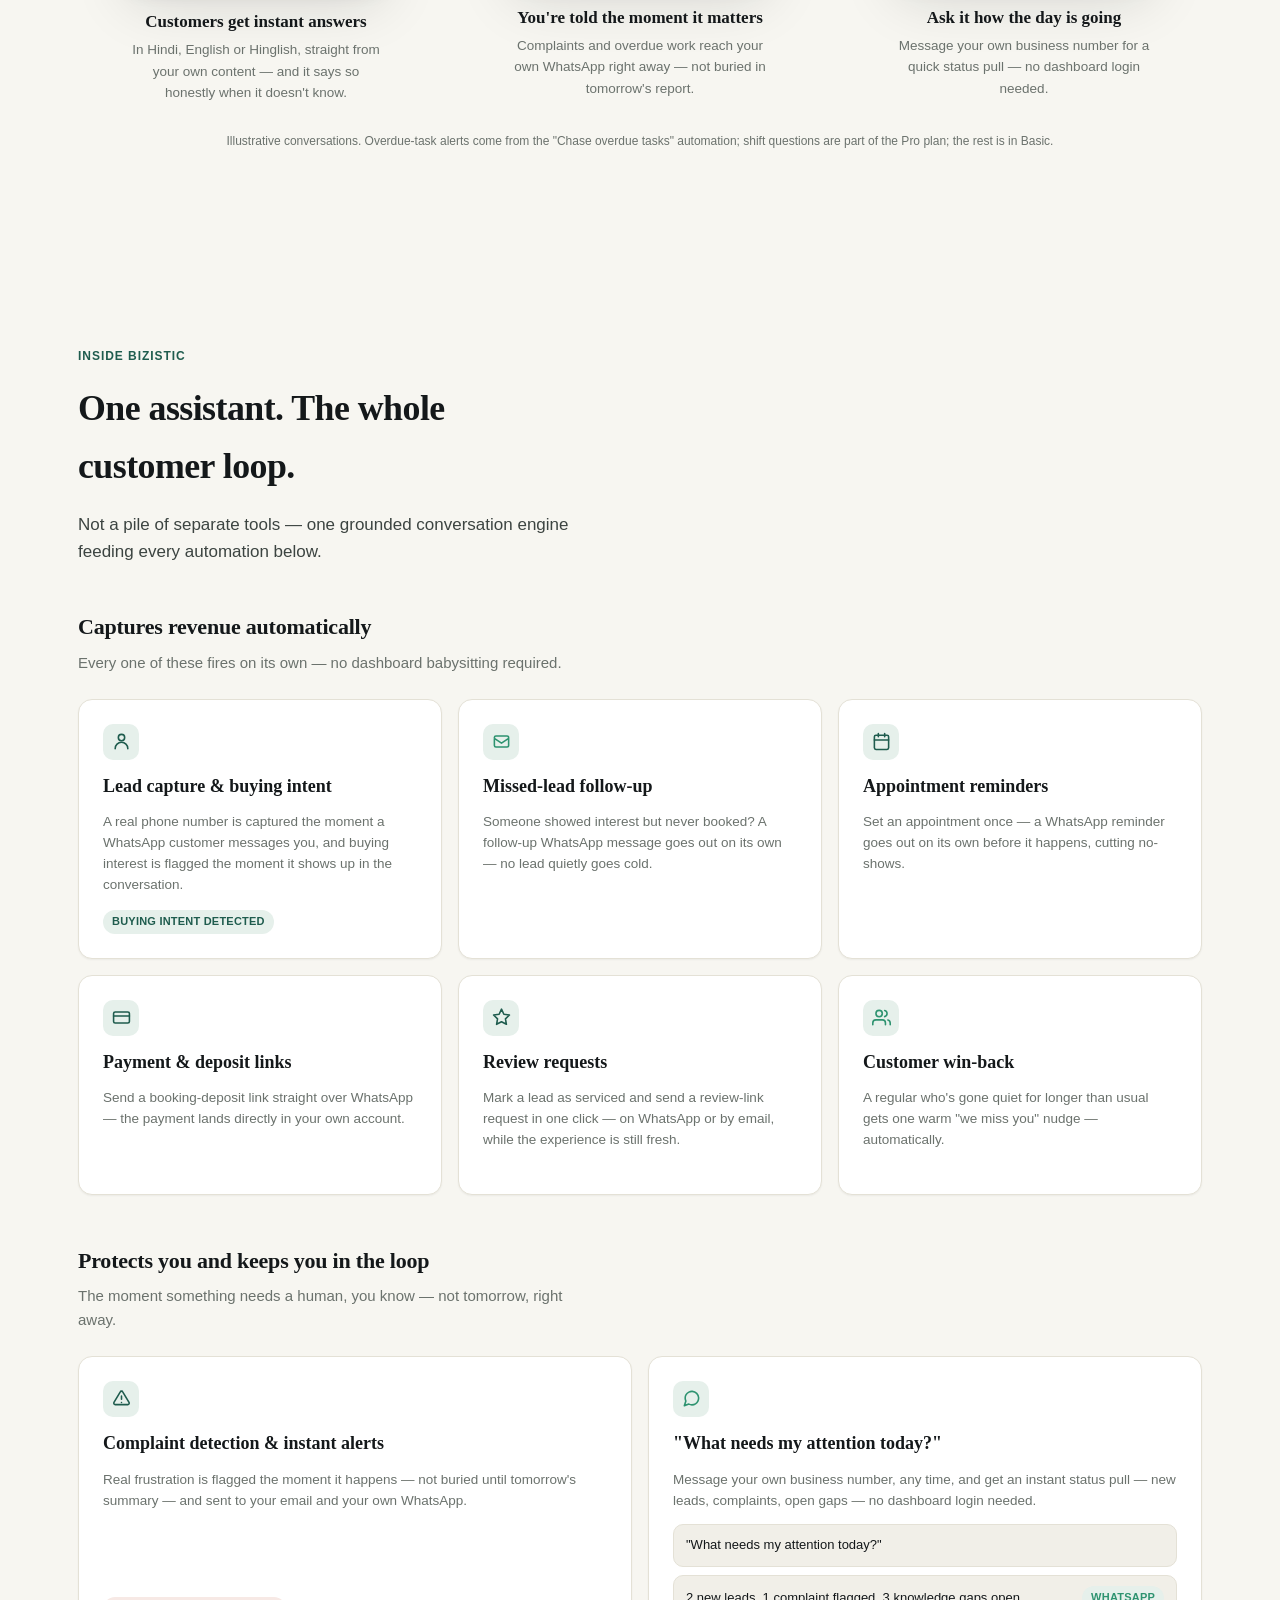
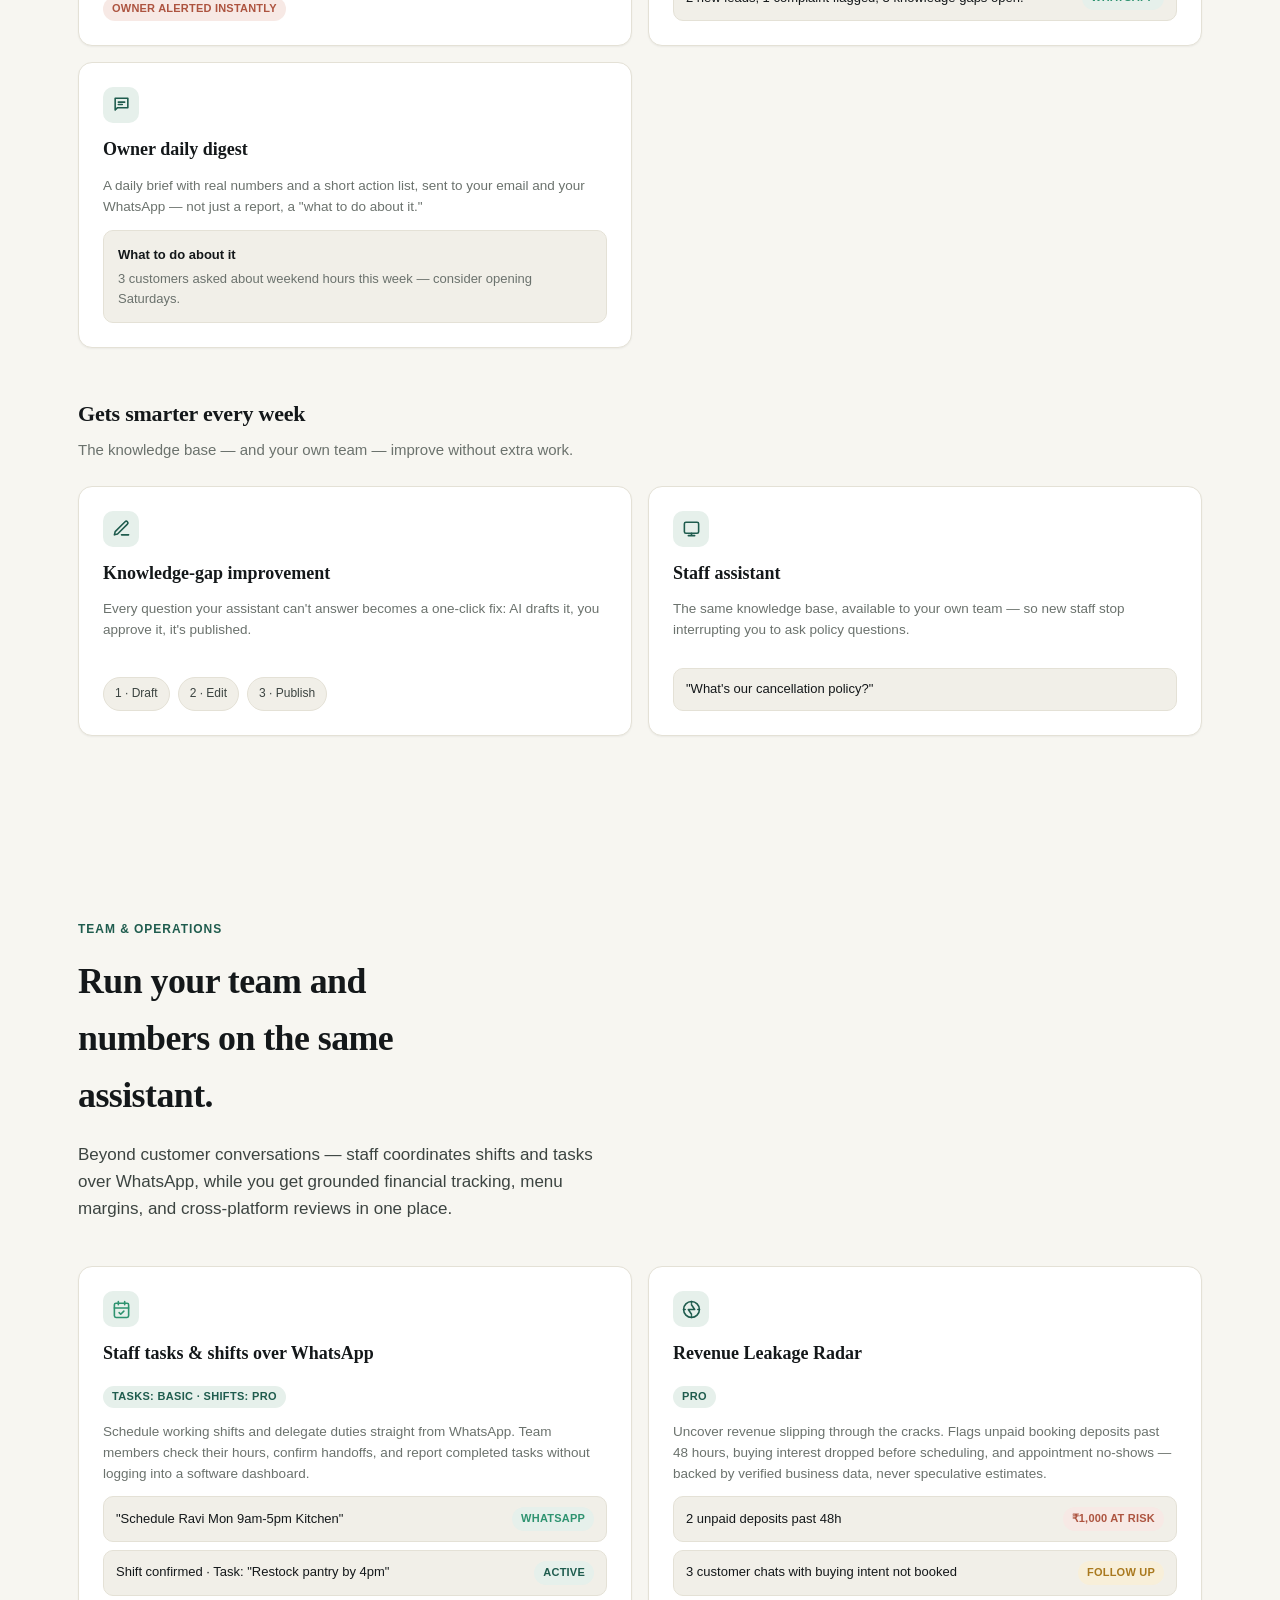
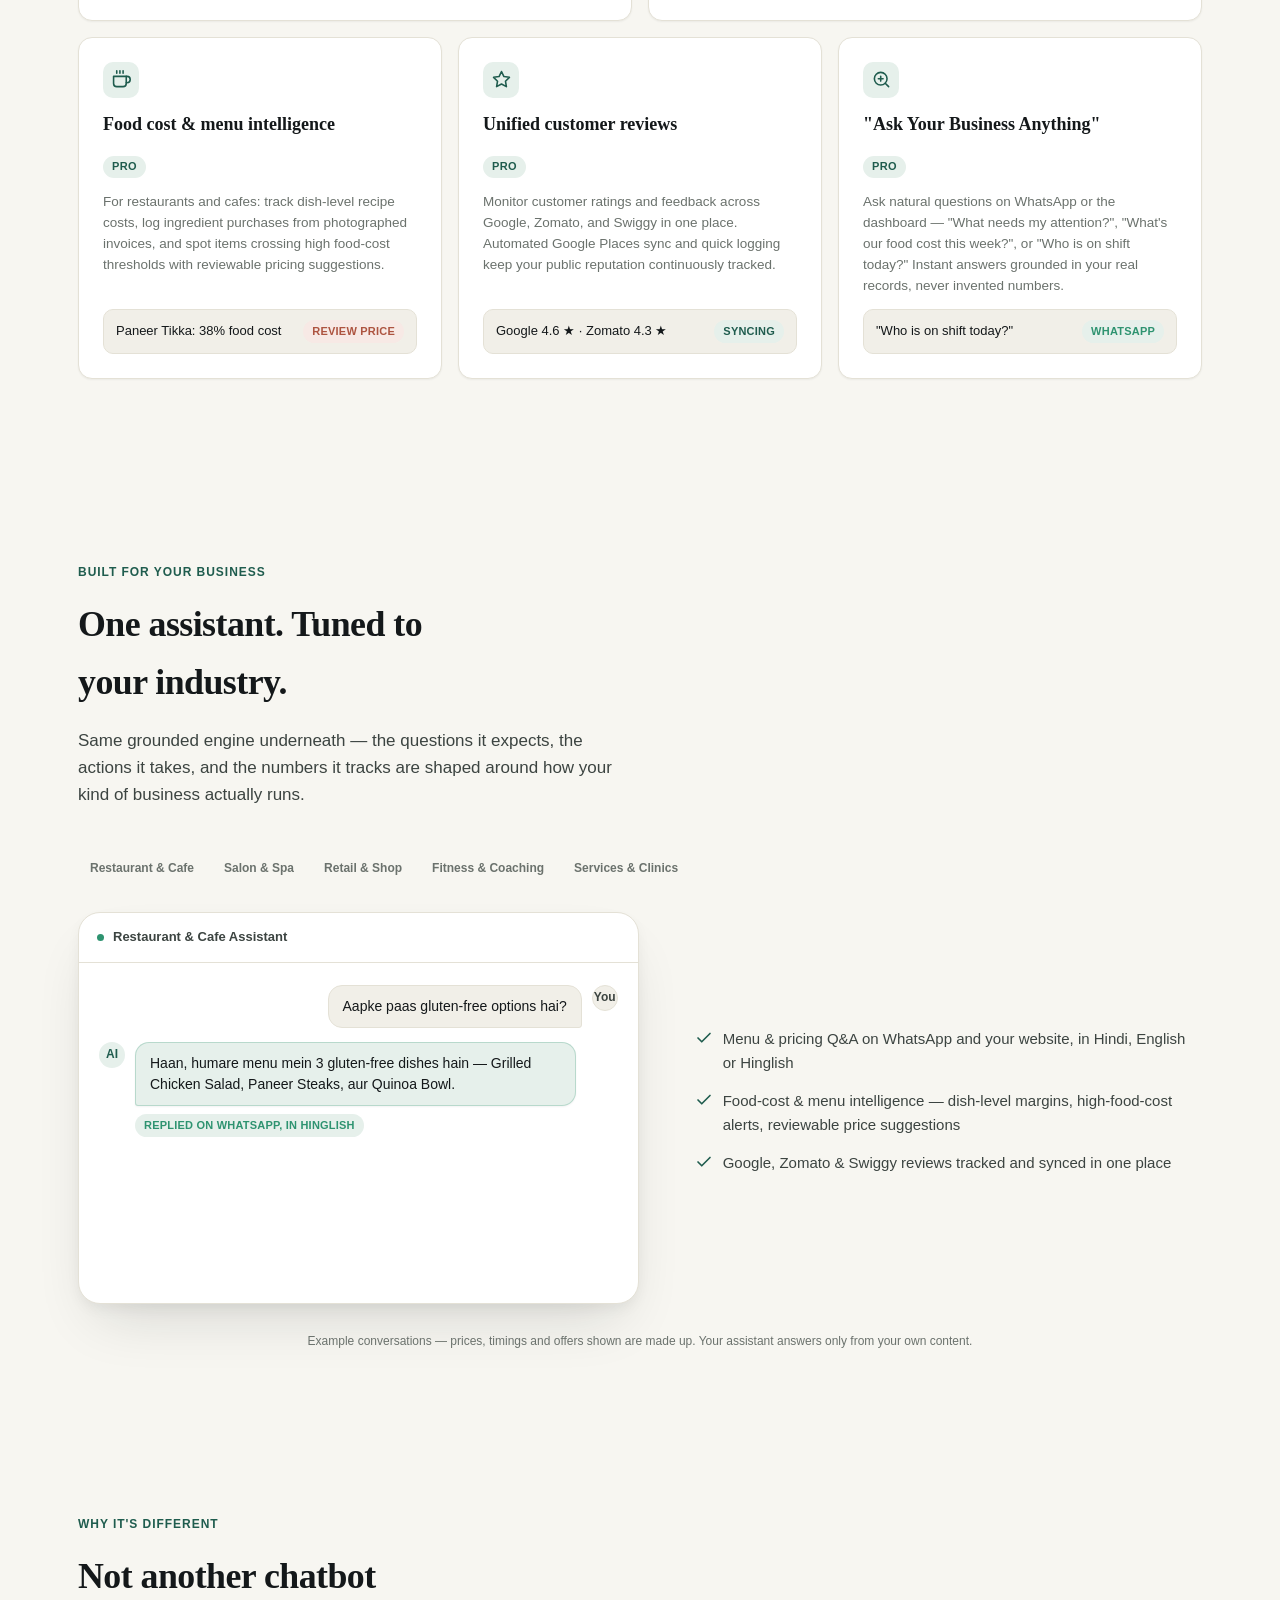
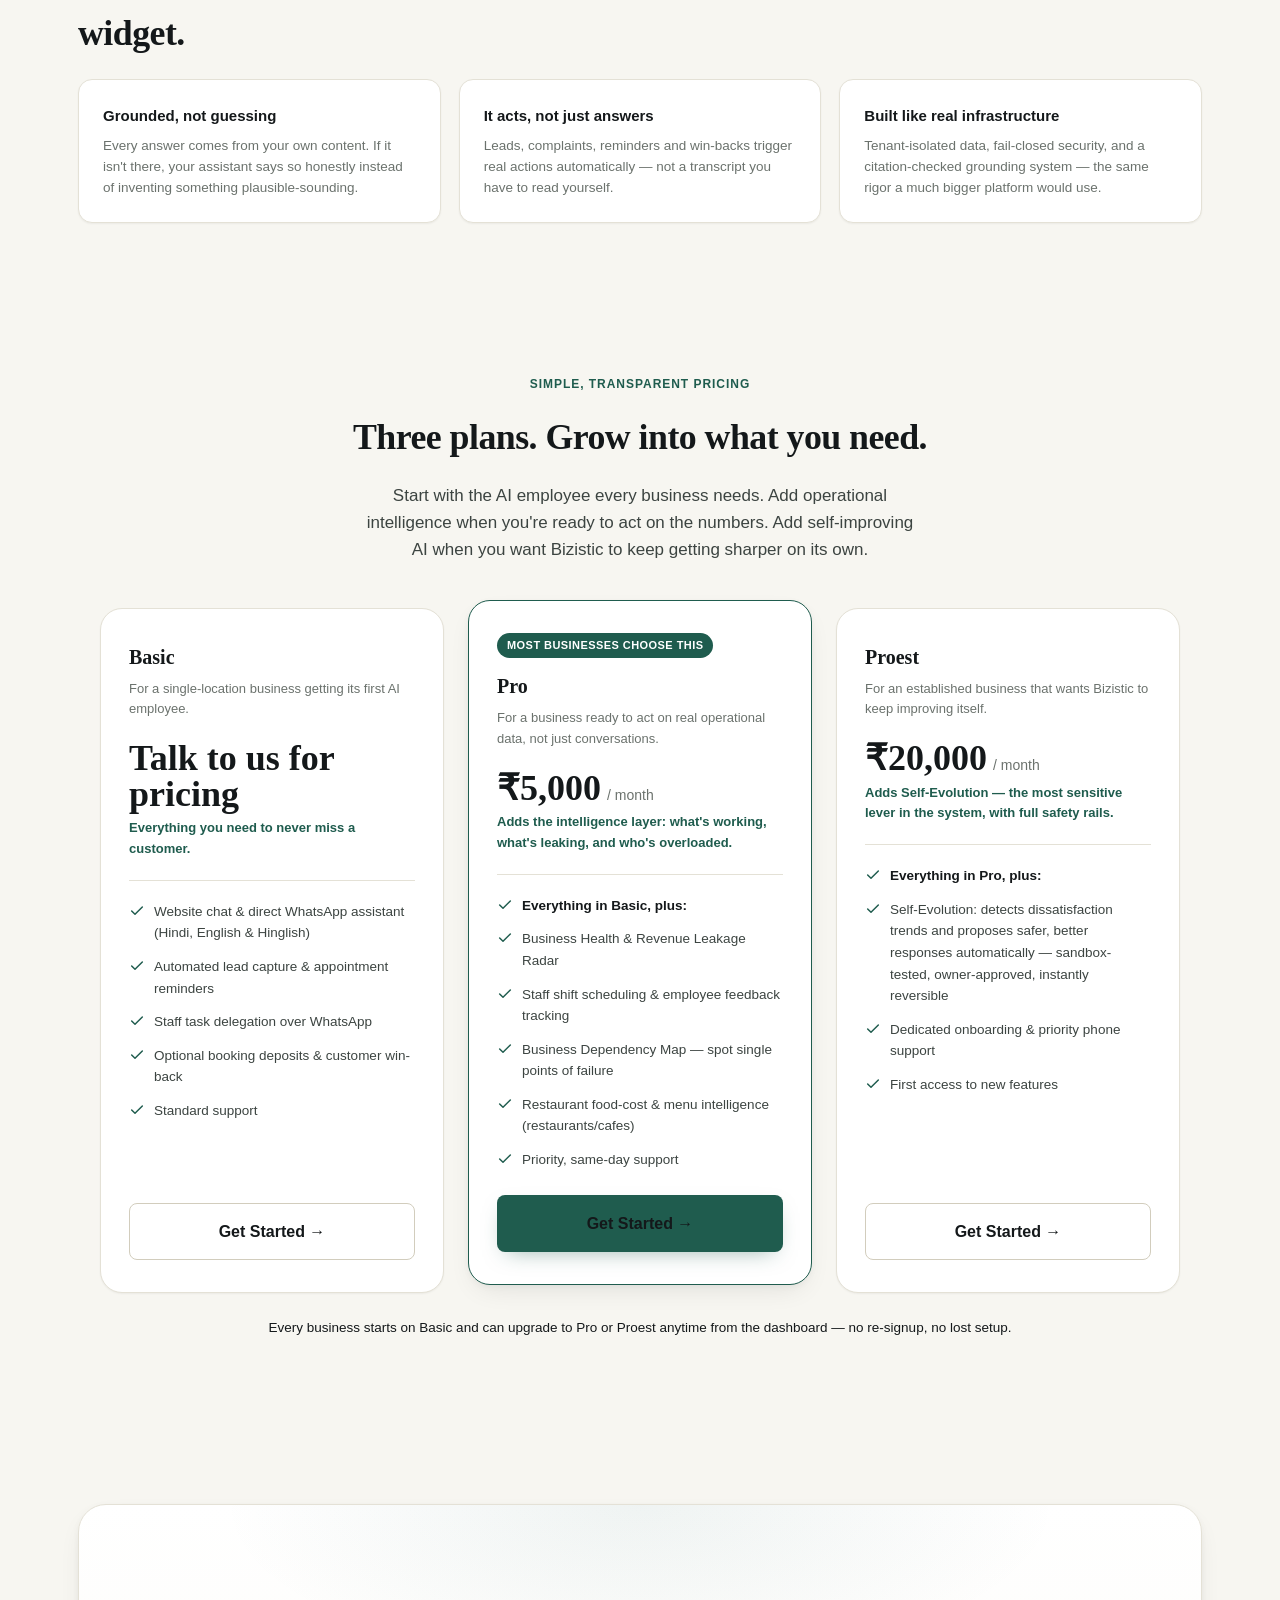
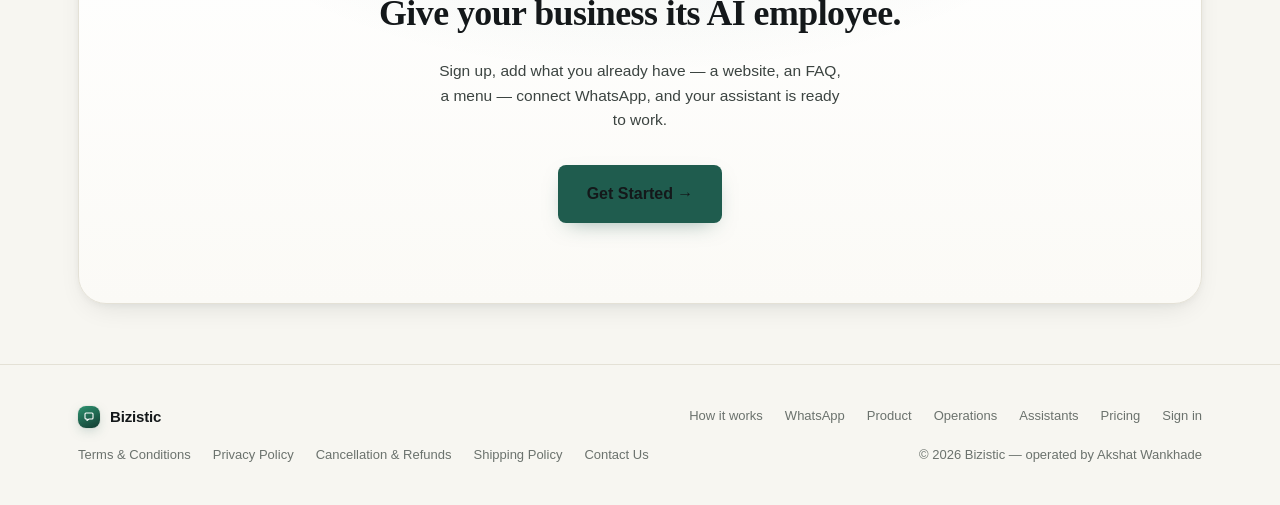
==== commit a7d5ef6b: "Add 5th persona (Fitness & Coaching), fix Services example, polish motion - New "Fitness & Coaching"" ====
--- a/static/index.html
+++ b/static/index.html
@@ -355,10 +355,12 @@
         <div class="bm-demo-tab active" data-assistant="restaurant">Restaurant &amp; Cafe</div>
         <div class="bm-demo-tab" data-assistant="salon">Salon &amp; Spa</div>
         <div class="bm-demo-tab" data-assistant="retail">Retail &amp; Shop</div>
+        <div class="bm-demo-tab" data-assistant="fitness">Fitness &amp; Coaching</div>
         <div class="bm-demo-tab" data-assistant="services">Services &amp; Clinics</div>
       </div>
 
       <div class="bm-hero-grid" id="assistant-panel"></div>
+      <p class="bm-phones-note">Example conversations — prices, timings and offers shown are made up. Your assistant answers only from your own content.</p>
     </div>
   </section>
 
@@ -492,6 +494,15 @@
   <script src="/static/js/motion.js"></script>
   <script>
     BizMotion.initReveal();
+
+    // Soft shadow under the sticky nav once the page has scrolled.
+    (function () {
+      const nav = document.querySelector('.bm-nav');
+      if (!nav) return;
+      const onScroll = () => nav.classList.toggle('scrolled', window.scrollY > 8);
+      window.addEventListener('scroll', onScroll, { passive: true });
+      onScroll();
+    })();
 
     // Smooth scroll only for user-initiated in-page nav clicks, driven
     // by BizMotion.smoothScrollTo (a self-run rAF animation, not the
@@ -635,11 +646,23 @@
           'Every unanswered question becomes a one-click knowledge-base fix',
         ],
       },
+      fitness: {
+        label: 'Fitness & Coaching Assistant',
+        exchange: [
+          { role: 'user', text: 'Trial class ke liye kya fees hai aur timing kya hai?' },
+          { role: 'ai', text: 'Pehli trial class free hai! Batches subah 6\u20138 aur shaam 6\u20138 baje chalte hain. Kaunsa batch aapko suit karega?', whatsapp: true, signal: { type: 'lead', label: 'Buying intent detected → lead captured' } },
+        ],
+        features: [
+          'Batch timings, fees and trial-class questions answered instantly on WhatsApp and your website',
+          'Trial-class enquiries captured as leads, with automatic reminders before the class',
+          'Members who go quiet get one warm "we miss you" nudge — automatically',
+        ],
+      },
       services: {
         label: 'Services & Clinics Assistant',
         exchange: [
-          { role: 'user', text: 'Konse time slots available hain kal ke liye?' },
-          { role: 'ai', text: "This is the third time nobody's called me back, I'm done.", signal: { type: 'complaint', label: 'Dissatisfaction detected → owner alerted instantly' } },
+          { role: 'user', text: 'Kal shaam ko appointment book karni hai.' },
+          { role: 'ai', text: 'Zaroor! Aapka naam aur number share kar dijiye — hamari team kal ke slot confirm karke aapko WhatsApp karegi.', signal: { type: 'lead', label: 'Buying intent detected → lead captured' } },
         ],
         features: [
           'Booking &amp; policy questions answered around the clock',
--- a/static/css/marketing.css
+++ b/static/css/marketing.css
@@ -423,3 +423,31 @@
   .bm-phone { animation: none; }
   .bm-wa-msg { animation: none; opacity: 1; }
 }
+
+/* ------------------------------------------------------------ polish motion */
+
+/* Lift on hover for revealed card grids. Uses a rule at higher specificity
+   than the reveal's own `transform: none` and does NOT redefine
+   `transition`, so the staggered reveal timing above is untouched. The
+   featured price card already sits 8px up, so it is excluded. */
+.bm-reveal-stagger.in > *:not(.featured):hover { transform: translateY(-4px); box-shadow: var(--bm-shadow-md); transition-delay: 0s; }
+.bm-price-card.featured { transition: box-shadow 0.25s ease; }
+.bm-price-card.featured:hover { box-shadow: var(--bm-shadow-lg); }
+
+.bm-btn:active { transform: translateY(0) scale(0.98); }
+
+.bm-nav { transition: box-shadow 0.25s ease, background 0.25s ease; }
+.bm-nav.scrolled { box-shadow: 0 6px 20px -12px rgba(20, 24, 22, 0.25); background: rgba(247, 246, 241, 0.94); }
+
+.bm-hero-glow { animation: bm-drift 14s ease-in-out infinite alternate; }
+@keyframes bm-drift {
+  from { transform: translateX(-50%) translate(-20px, 0); }
+  to   { transform: translateX(-50%) translate(24px, 14px); }
+}
+
+@media (prefers-reduced-motion: reduce) {
+  .bm-hero-glow { animation: none; }
+  .bm-reveal, .bm-reveal-stagger > * { opacity: 1; transform: none; transition: none; }
+  .bm-reveal-stagger.in > *:not(.featured):hover { transform: none; }
+  .bm-btn:active { transform: none; }
+}
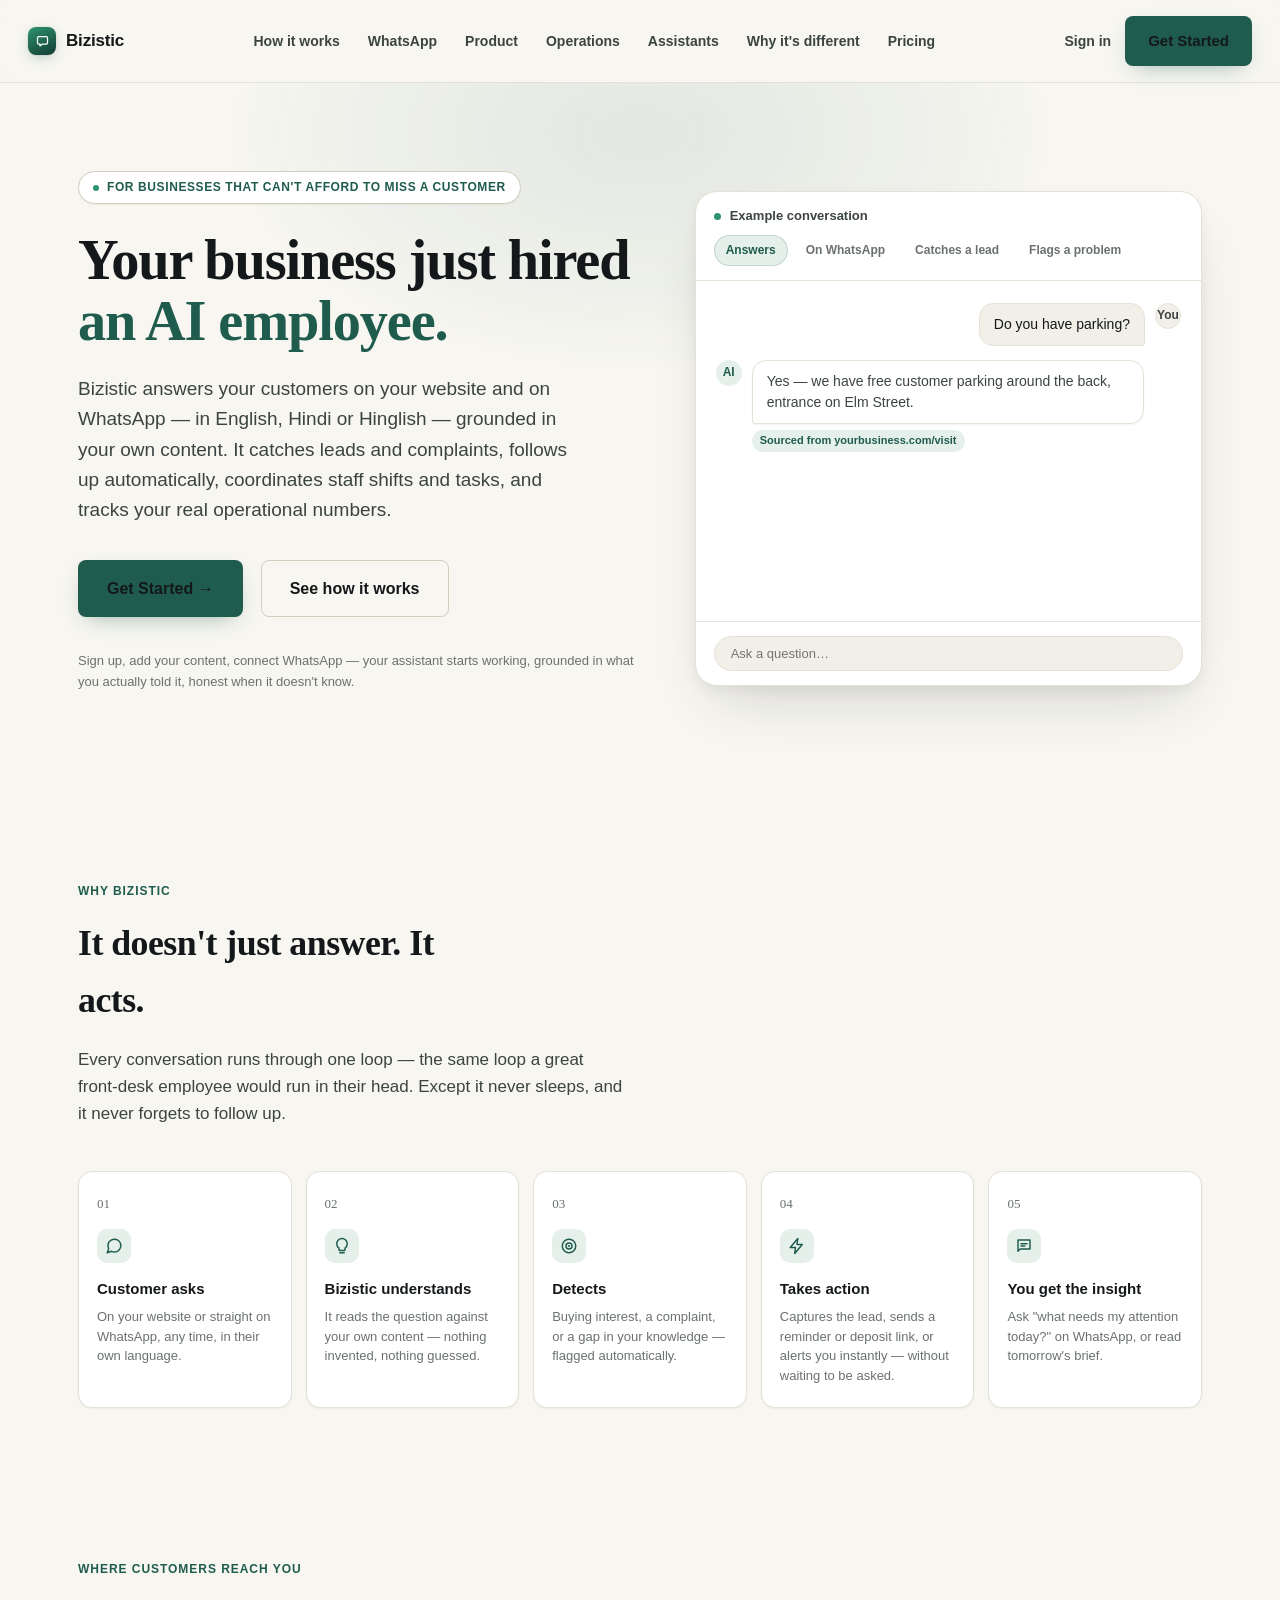
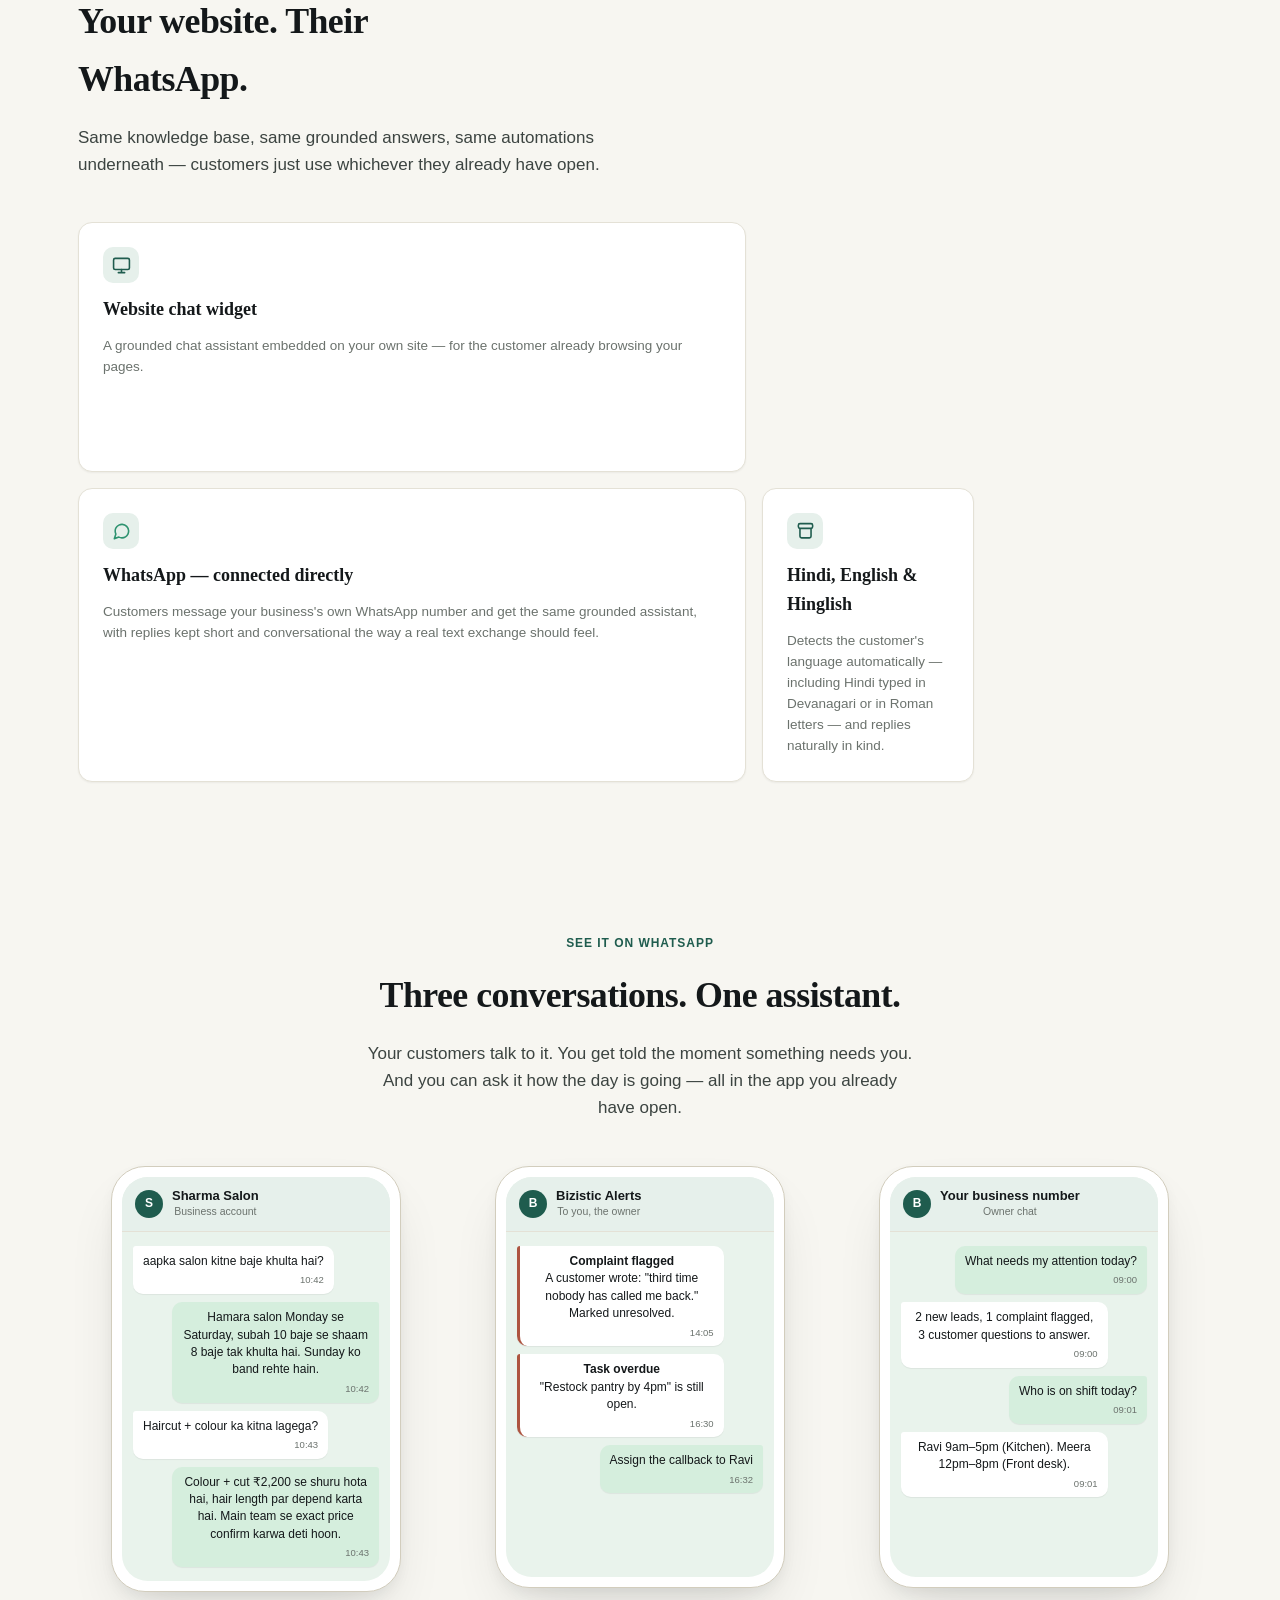
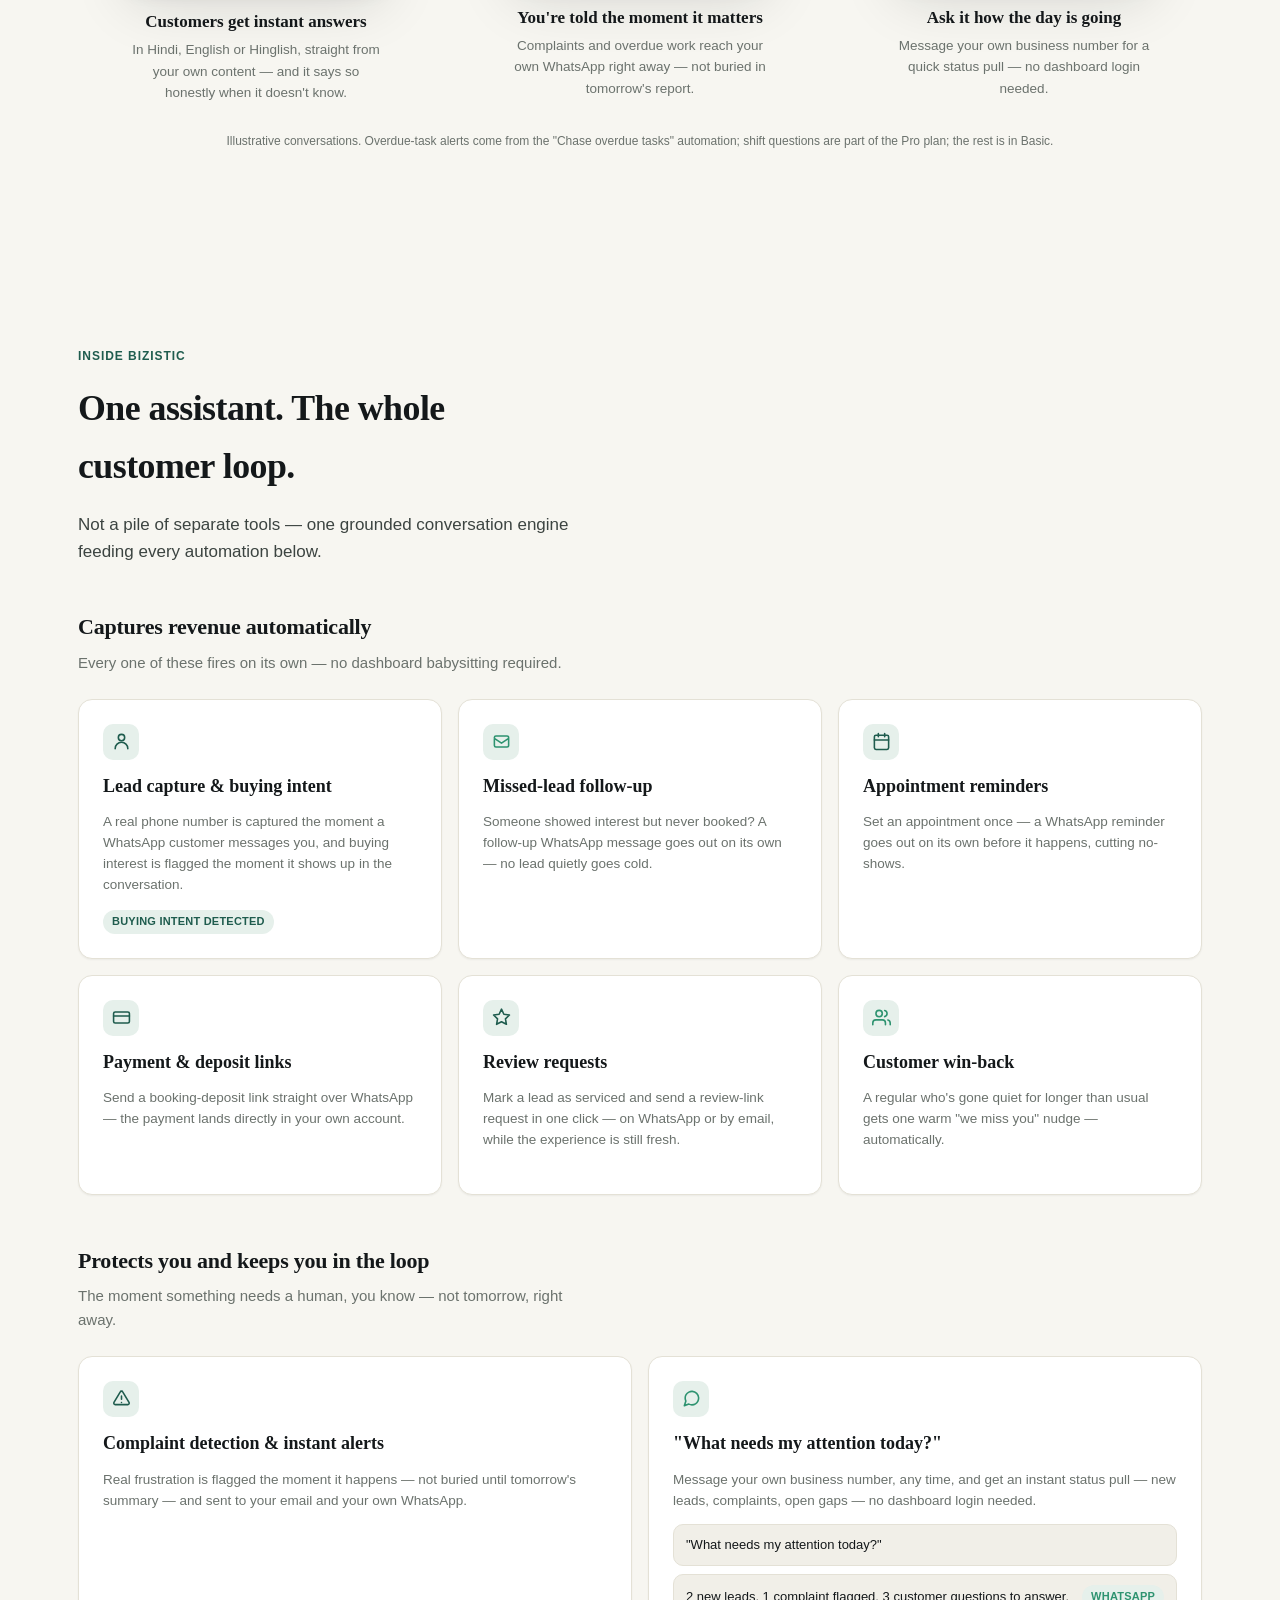
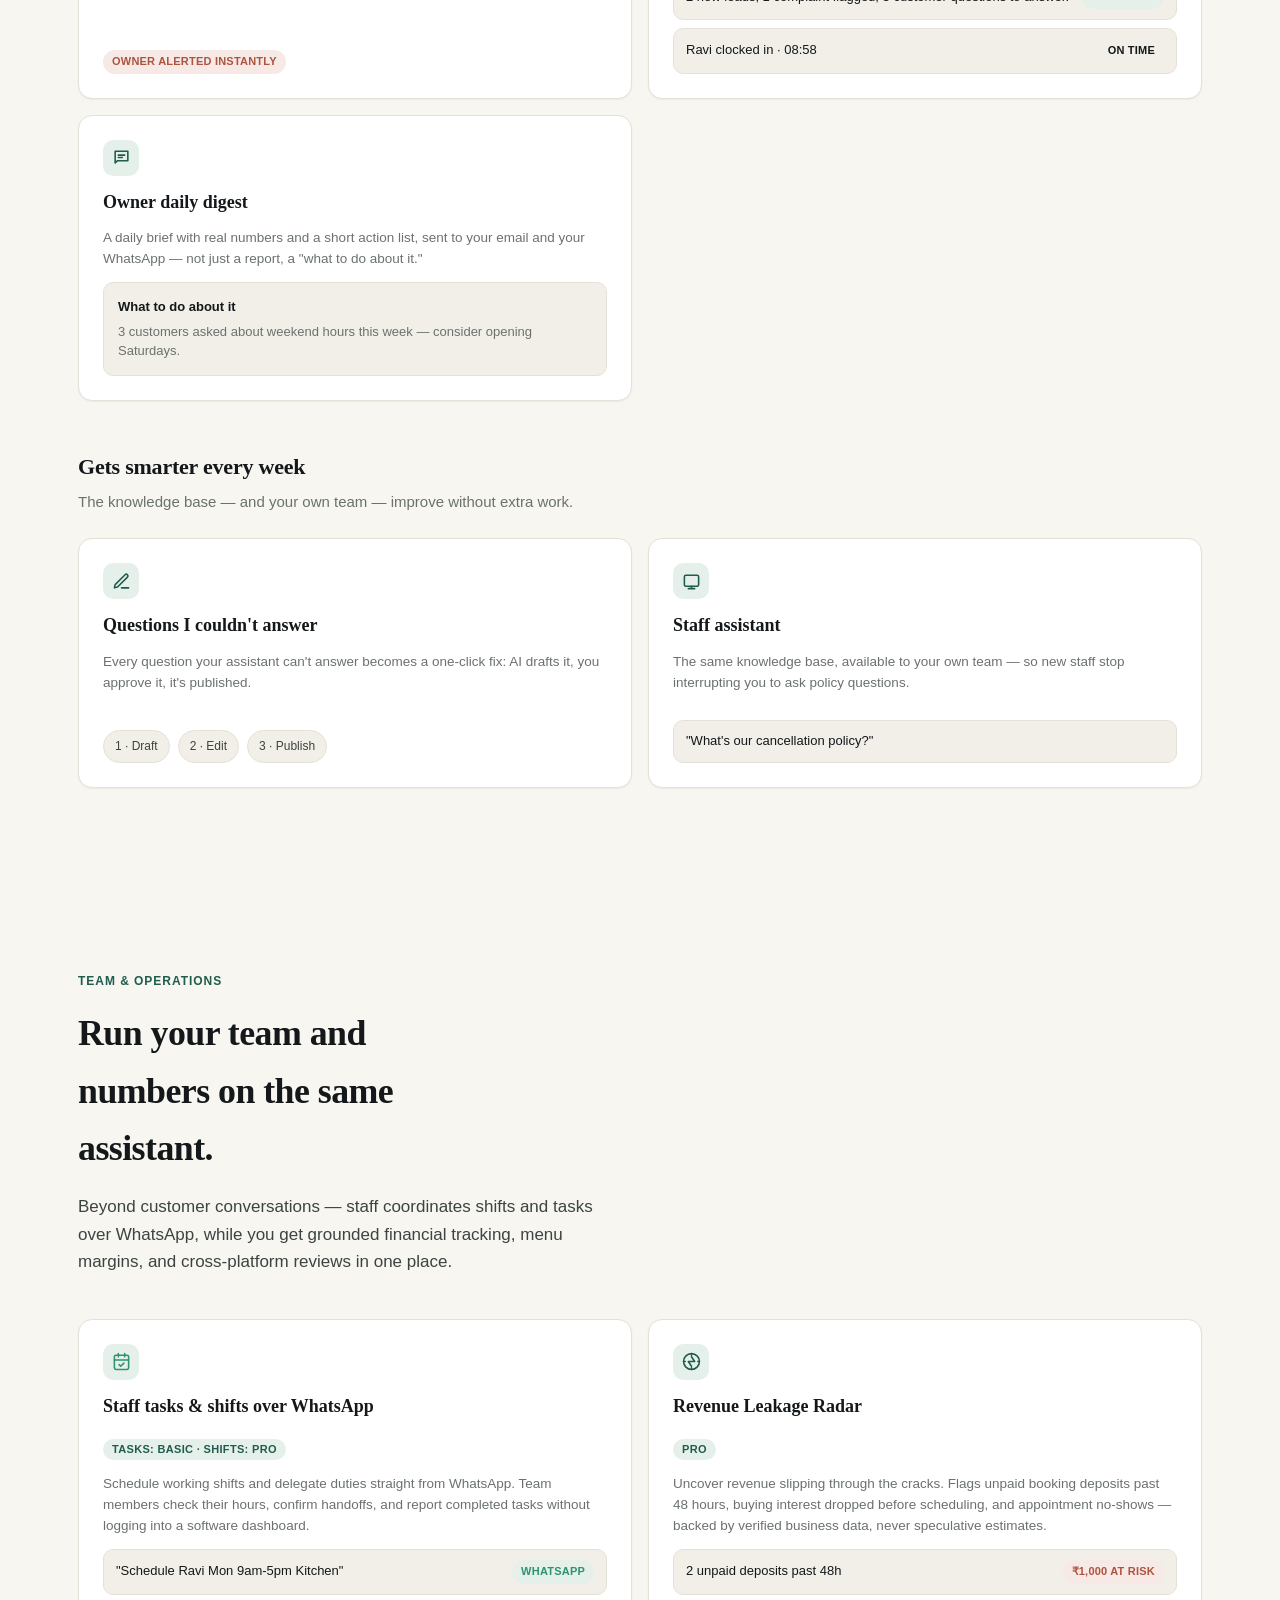
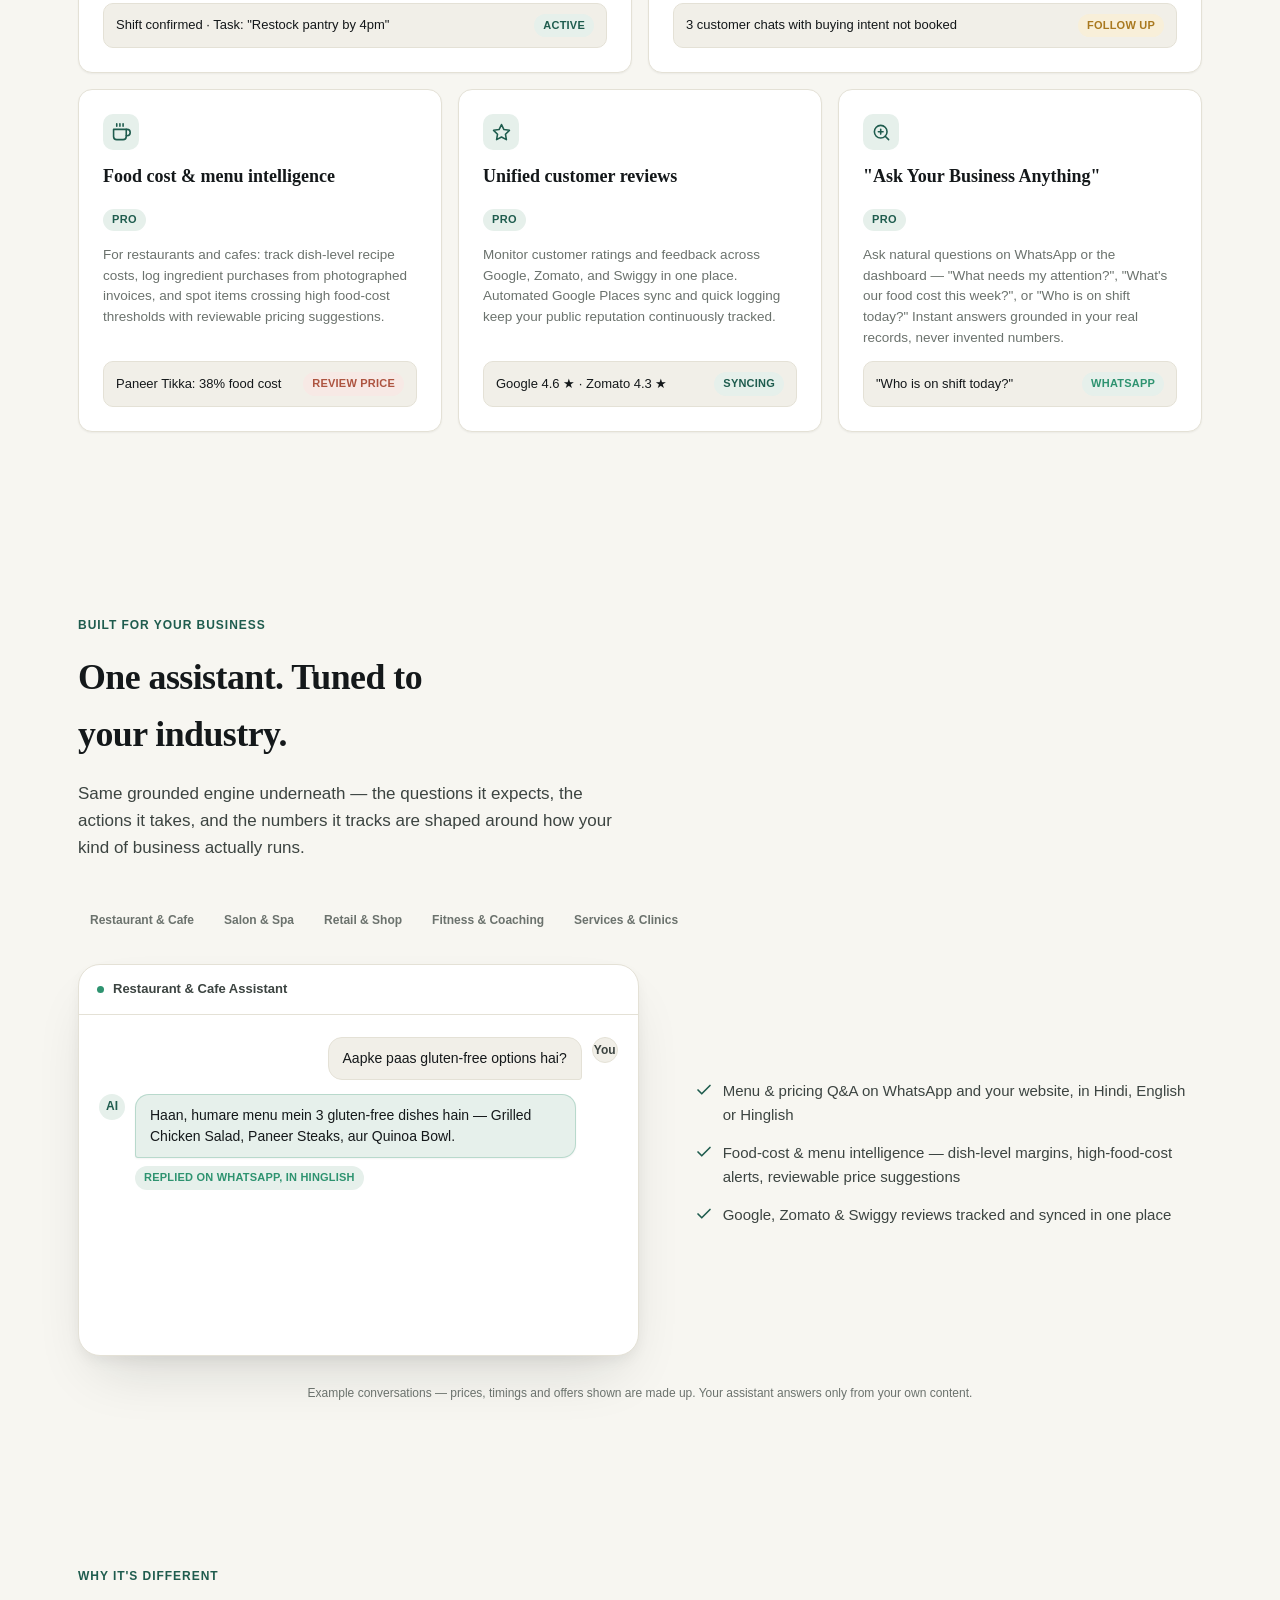
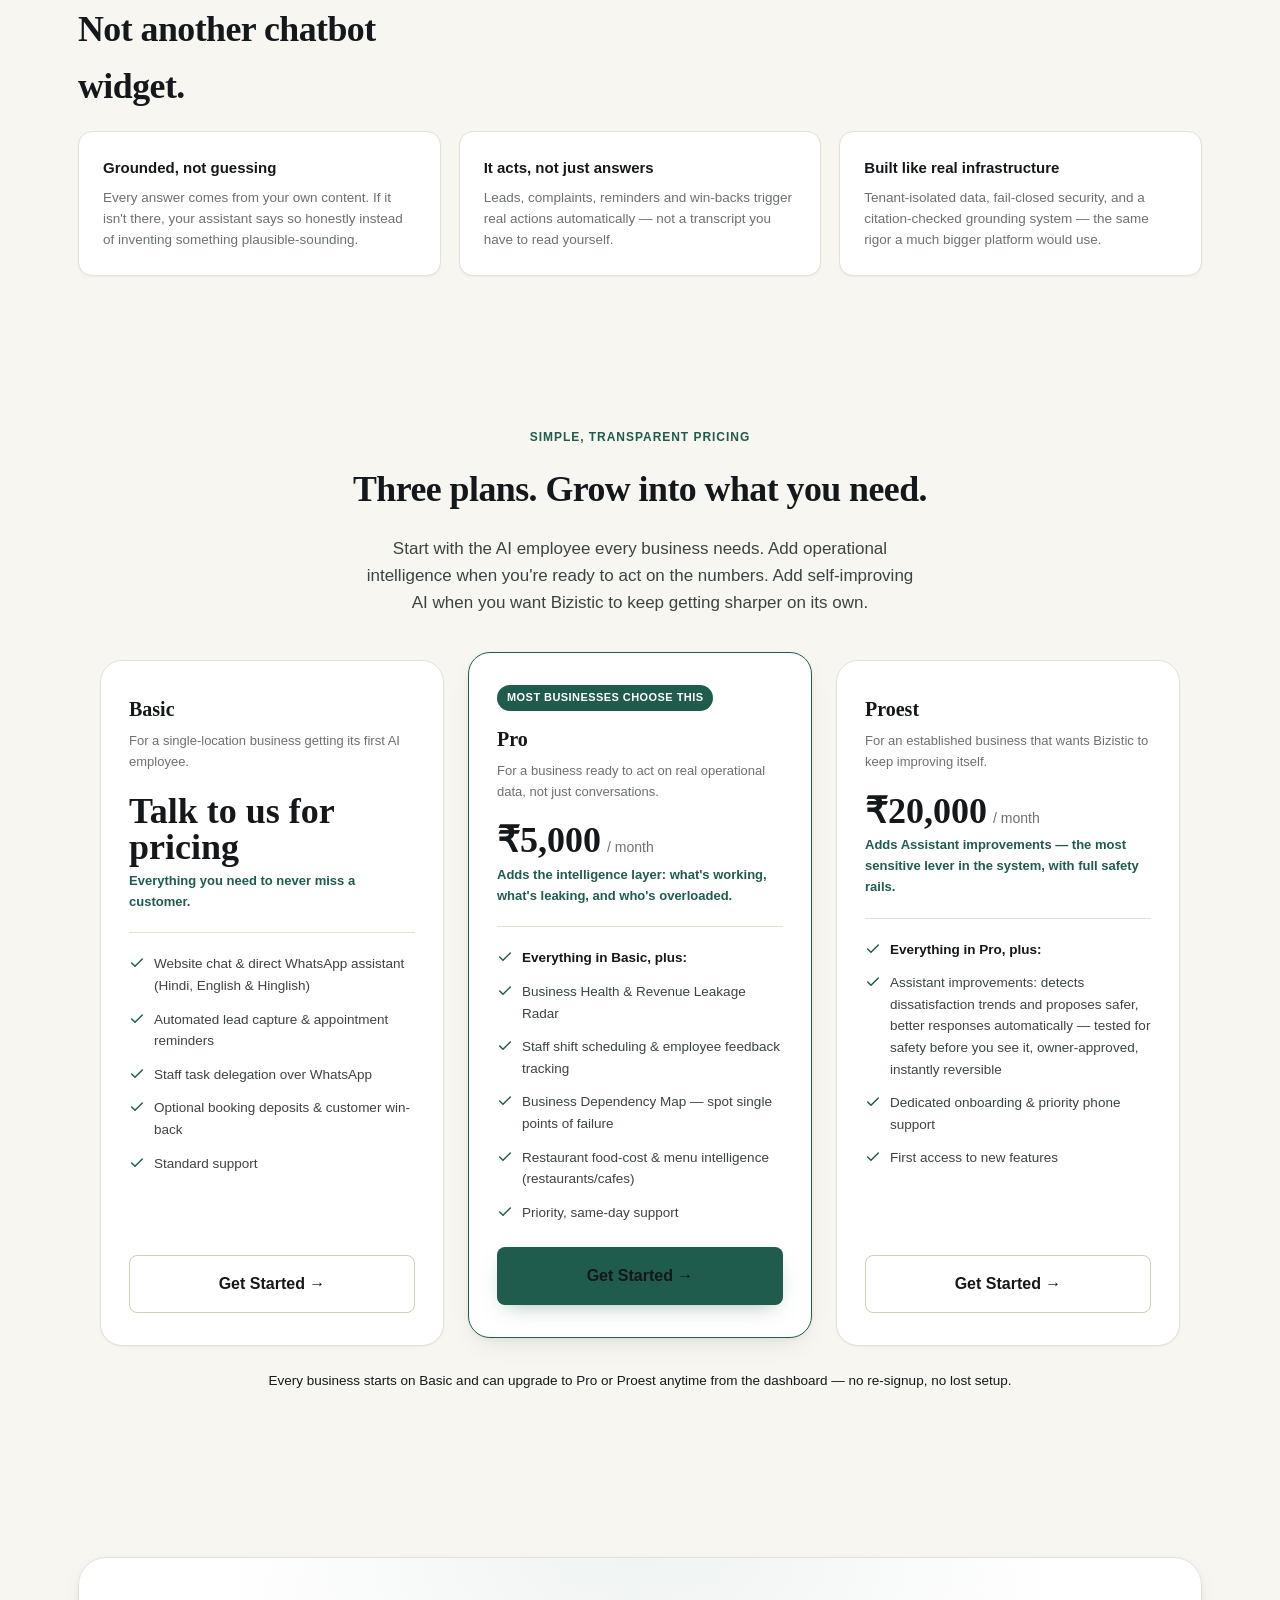
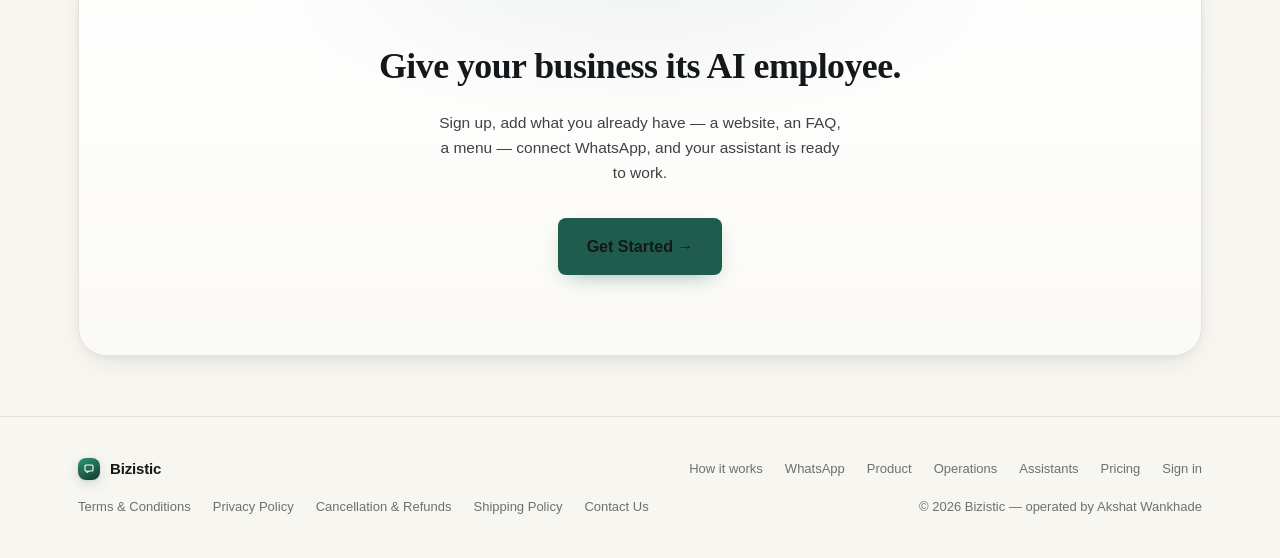
==== commit 53738a80: "feat(ui): dashboard calm overview restructure, mobile tables, and launch fixes" ====
--- a/static/index.html
+++ b/static/index.html
@@ -175,7 +175,7 @@
               <div class="bm-phone-head"><div class="bm-phone-avatar">B</div><div><div class="bm-phone-name">Your business number</div><div class="bm-phone-sub">Owner chat</div></div></div>
               <div class="bm-phone-body">
                 <div class="bm-wa-msg out">What needs my attention today?<span class="meta">09:00</span></div>
-                <div class="bm-wa-msg in">2 new leads, 1 complaint flagged, 3 knowledge gaps open.<span class="meta">09:00</span></div>
+                <div class="bm-wa-msg in">2 new leads, 1 complaint flagged, 3 customer questions to answer.<span class="meta">09:00</span></div>
                 <div class="bm-wa-msg out">Who is on shift today?<span class="meta">09:01</span></div>
                 <div class="bm-wa-msg in">Ravi 9am&ndash;5pm (Kitchen). Meera 12pm&ndash;8pm (Front desk).<span class="meta">09:01</span></div>
               </div>
@@ -249,7 +249,8 @@
           <p>Message your own business number, any time, and get an instant status pull — new leads, complaints, open gaps — no dashboard login needed.</p>
           <div class="bm-tile-visual bm-mock-stack">
             <div class="bm-mock-row"><span>"What needs my attention today?"</span></div>
-            <div class="bm-mock-row"><span>2 new leads, 1 complaint flagged, 3 knowledge gaps open.</span><span class="bm-mock-pill whatsapp">WhatsApp</span></div>
+            <div class="bm-mock-row"><span>2 new leads, 1 complaint flagged, 3 customer questions to answer.</span><span class="bm-mock-pill whatsapp">WhatsApp</span></div>
+            <div class="bm-mock-row"><span>Ravi clocked in &middot; 08:58</span><span class="bm-mock-pill status">On time</span></div>
           </div>
         </div>
         <div class="bm-tile bm-tile-md">
@@ -270,7 +271,7 @@
       <div class="bm-bento bm-reveal-stagger">
         <div class="bm-tile bm-tile-md">
           <div class="bm-tile-icon"><svg viewBox="0 0 24 24" fill="none" stroke="currentColor" stroke-width="2" stroke-linecap="round" stroke-linejoin="round"><path d="M12 20h9"/><path d="M16.5 3.5a2.1 2.1 0 0 1 3 3L7 19l-4 1 1-4Z"/></svg></div>
-          <h3>Knowledge-gap improvement</h3>
+          <h3>Questions I couldn't answer</h3>
           <p>Every question your assistant can't answer becomes a one-click fix: AI drafts it, you approve it, it's published.</p>
           <div class="bm-tile-visual bm-mock-chip-row">
             <span class="bm-mock-chip">1 · Draft</span><span class="bm-mock-chip">2 · Edit</span><span class="bm-mock-chip">3 · Publish</span>
@@ -439,10 +440,10 @@
             <span class="num">₹20,000</span>
             <span class="period">/ month</span>
           </div>
-          <div class="bm-price-why">Adds Self-Evolution — the most sensitive lever in the system, with full safety rails.</div>
+          <div class="bm-price-why">Adds Assistant improvements — the most sensitive lever in the system, with full safety rails.</div>
           <div class="bm-price-features">
             <div class="feat everything"><svg viewBox="0 0 24 24" fill="none" stroke="currentColor" stroke-width="2.2" stroke-linecap="round" stroke-linejoin="round"><path d="M20 6 9 17l-5-5"/></svg><span>Everything in Pro, plus:</span></div>
-            <div class="feat"><svg viewBox="0 0 24 24" fill="none" stroke="currentColor" stroke-width="2.2" stroke-linecap="round" stroke-linejoin="round"><path d="M20 6 9 17l-5-5"/></svg><span>Self-Evolution: detects dissatisfaction trends and proposes safer, better responses automatically — sandbox-tested, owner-approved, instantly reversible</span></div>
+            <div class="feat"><svg viewBox="0 0 24 24" fill="none" stroke="currentColor" stroke-width="2.2" stroke-linecap="round" stroke-linejoin="round"><path d="M20 6 9 17l-5-5"/></svg><span>Assistant improvements: detects dissatisfaction trends and proposes safer, better responses automatically — tested for safety before you see it, owner-approved, instantly reversible</span></div>
             <div class="feat"><svg viewBox="0 0 24 24" fill="none" stroke="currentColor" stroke-width="2.2" stroke-linecap="round" stroke-linejoin="round"><path d="M20 6 9 17l-5-5"/></svg><span>Dedicated onboarding &amp; priority phone support</span></div>
             <div class="feat"><svg viewBox="0 0 24 24" fill="none" stroke="currentColor" stroke-width="2.2" stroke-linecap="round" stroke-linejoin="round"><path d="M20 6 9 17l-5-5"/></svg><span>First access to new features</span></div>
           </div>
@@ -638,12 +639,12 @@
         label: 'Retail & Shop Assistant',
         exchange: [
           { role: 'user', text: 'Ye jacket M size mein available hai kya?' },
-          { role: 'ai', text: "I don't have live stock counts for that yet — let me connect you with someone from the team who can check.", signal: { type: 'gap', label: 'Knowledge gap flagged — one-click fix for the owner' } },
+          { role: 'ai', text: "I don't have live stock counts for that yet — let me connect you with someone from the team who can check.", signal: { type: 'gap', label: 'Customer question flagged — one-click fix for the owner' } },
         ],
         features: [
           'Product &amp; catalog questions answered from your own content — honest when something isn’t covered yet',
           'Buying-intent leads captured automatically, with payment/deposit links sent over WhatsApp',
-          'Every unanswered question becomes a one-click knowledge-base fix',
+          'Every unanswered question becomes a one-click business info fix',
         ],
       },
       fitness: {
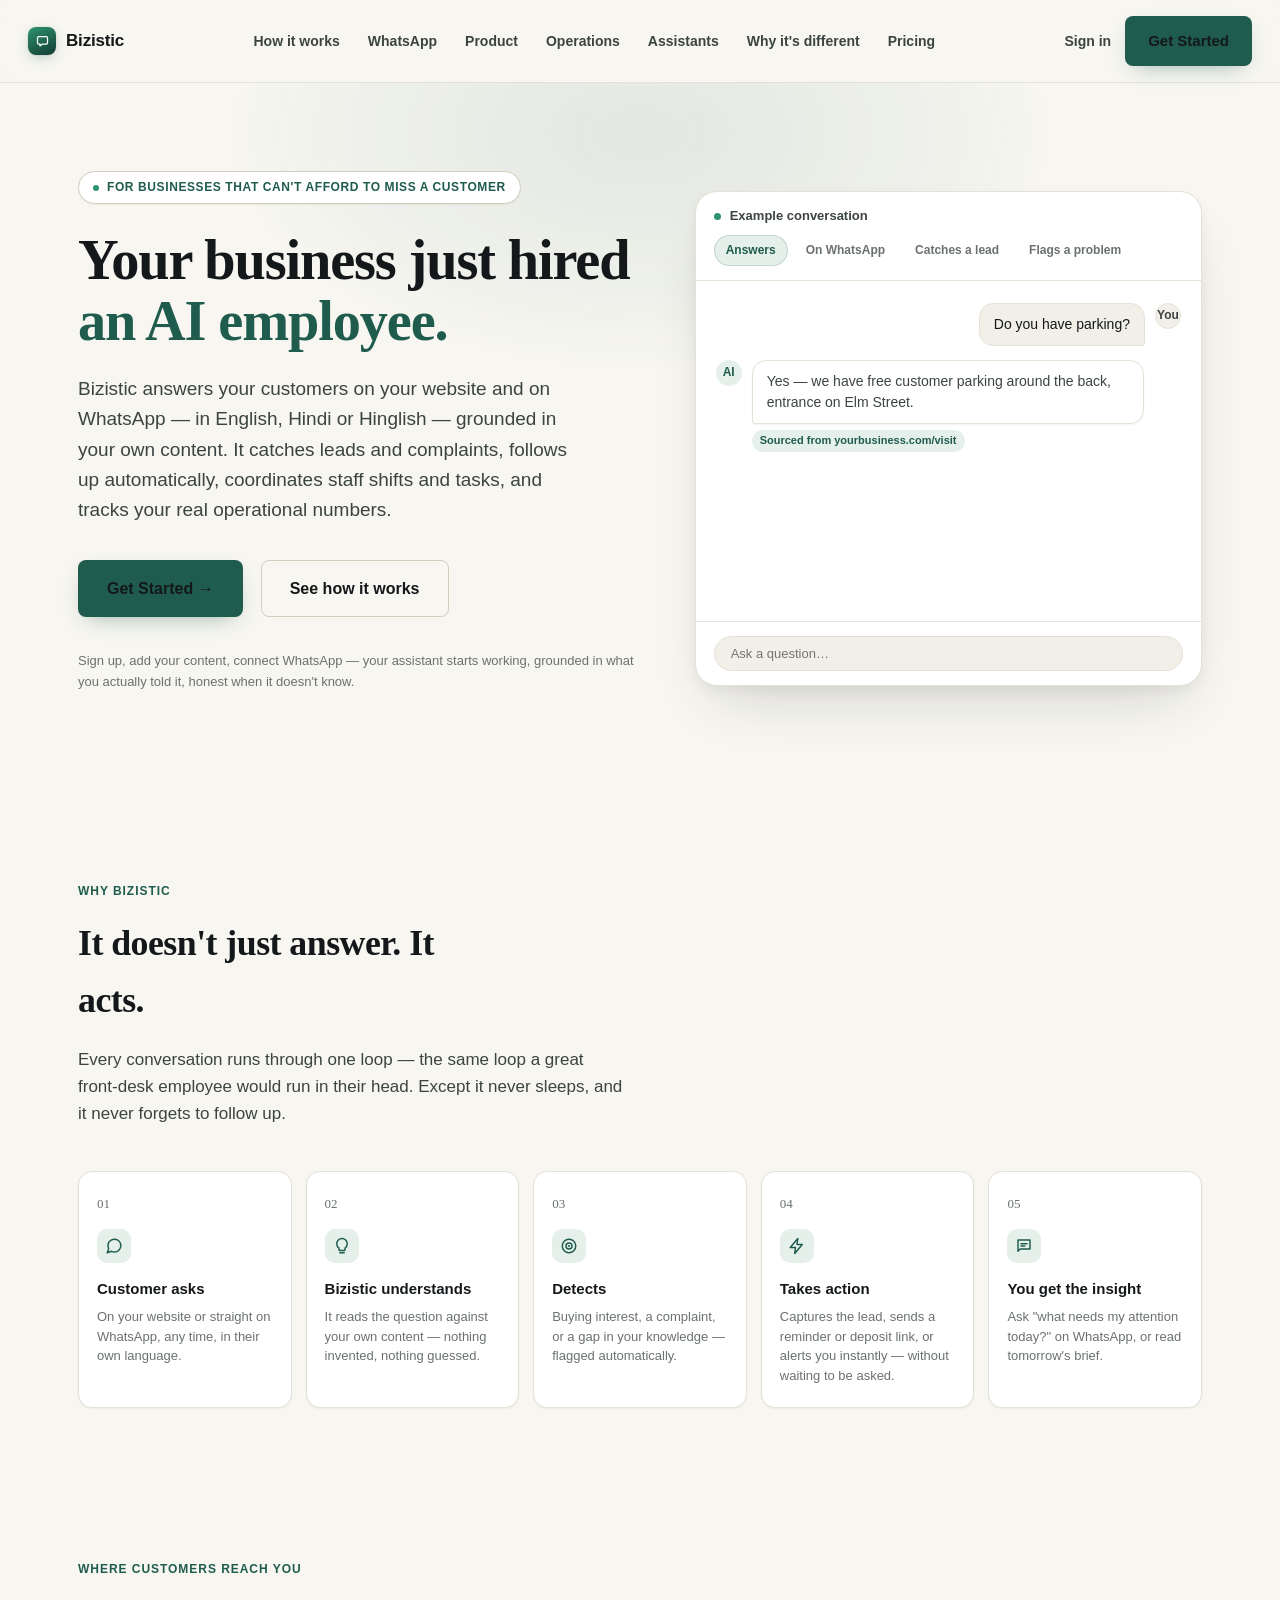
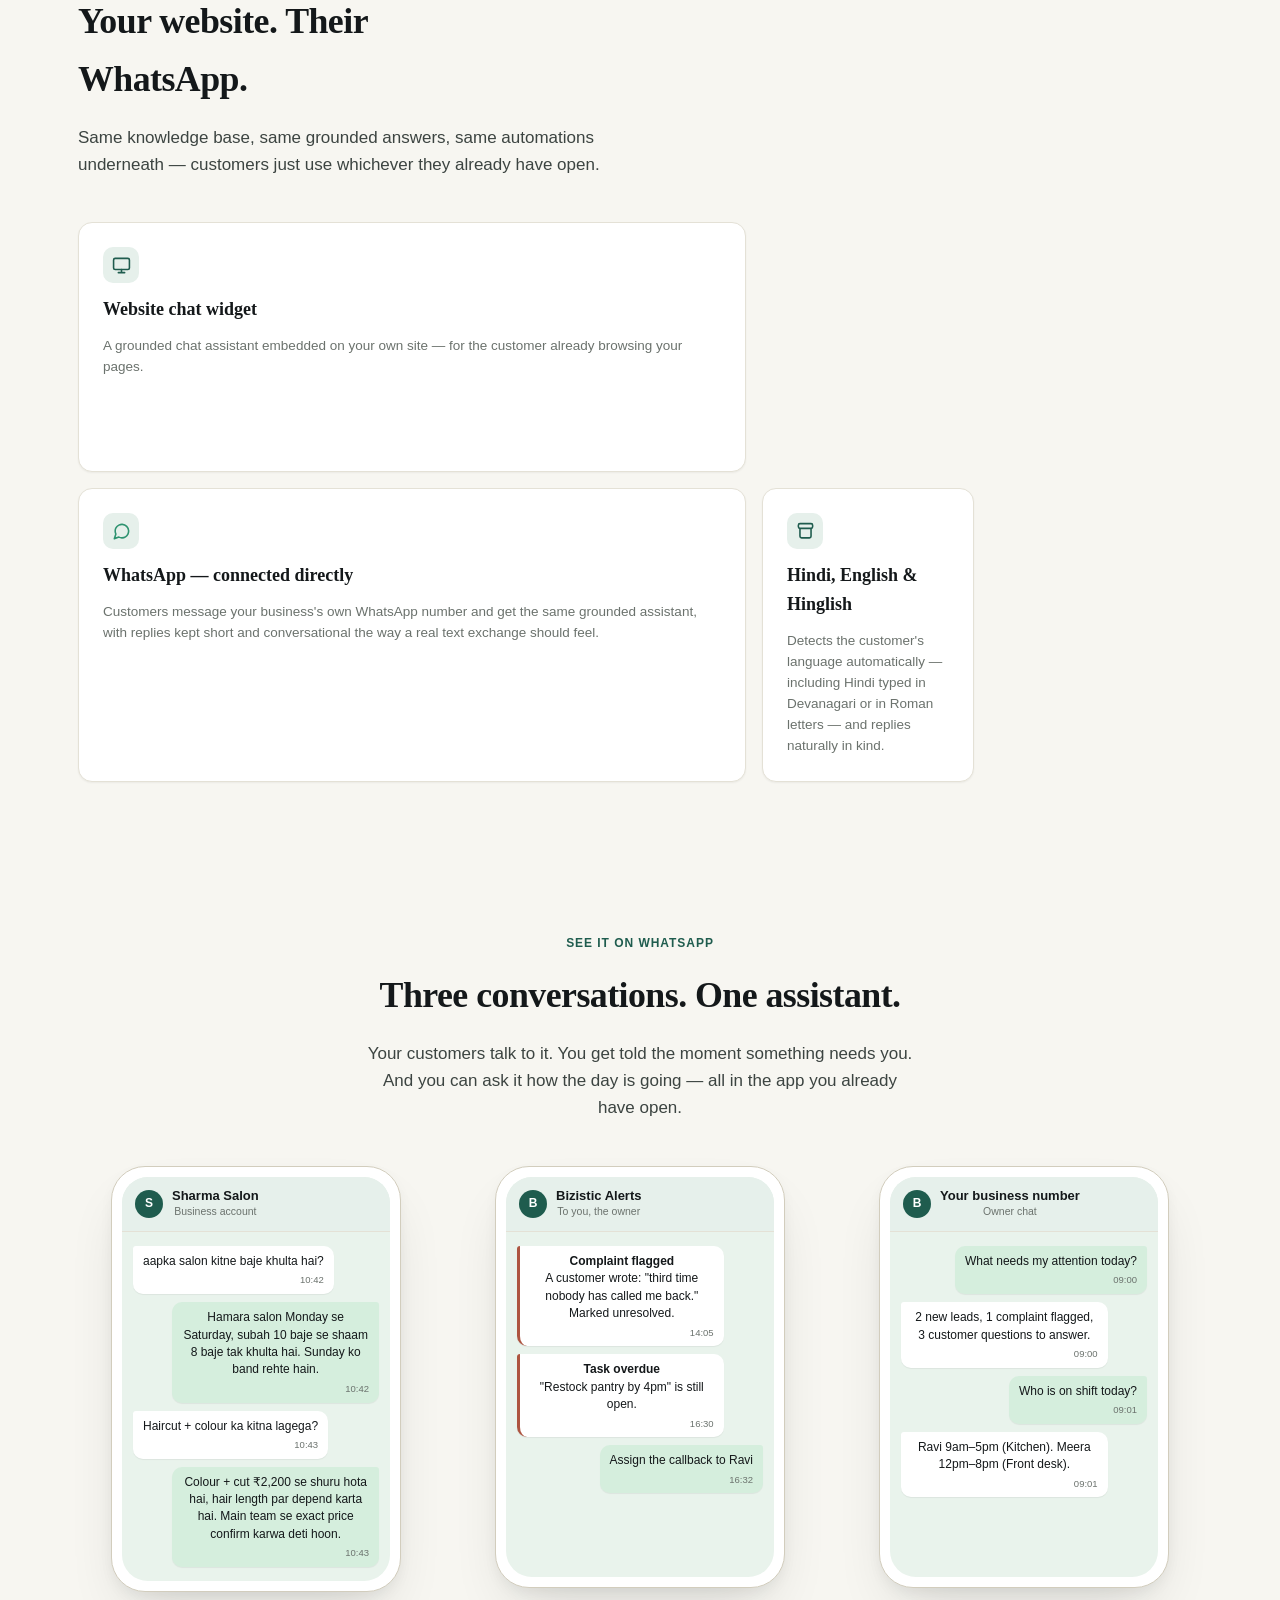
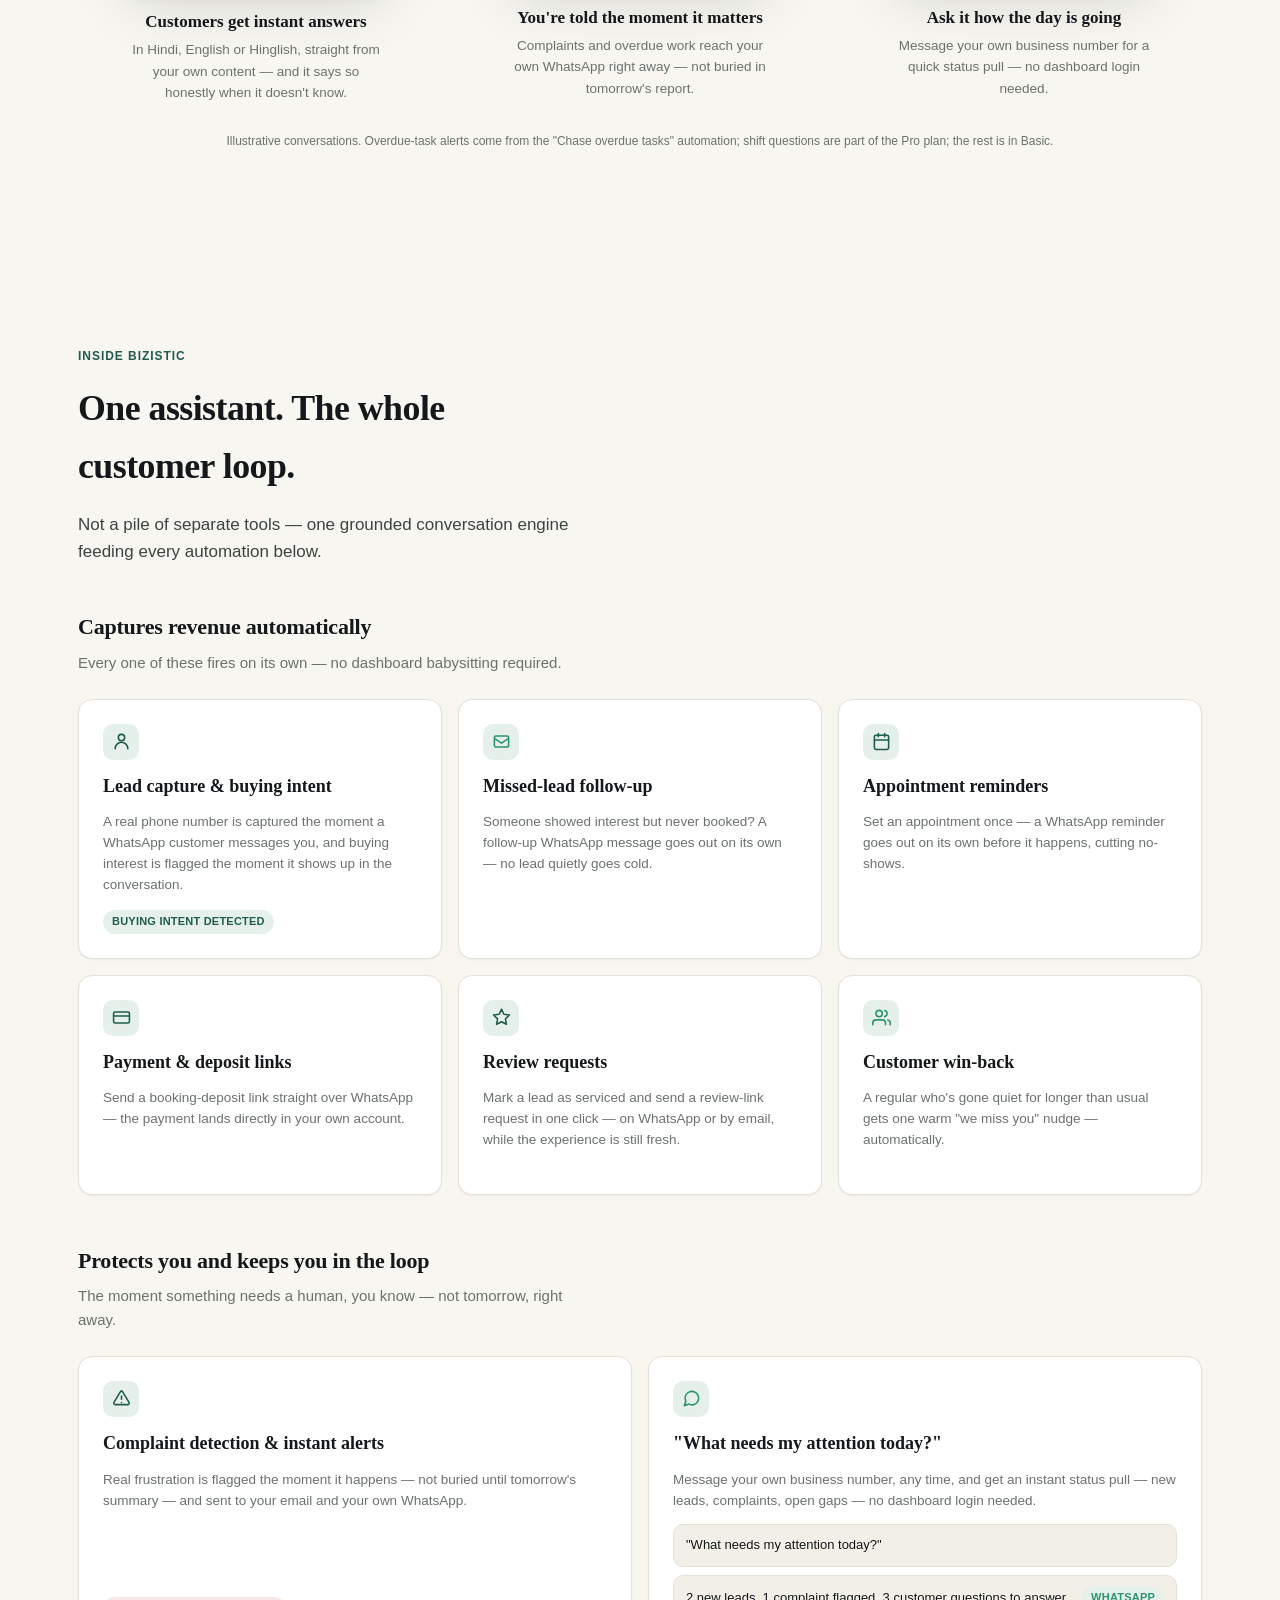
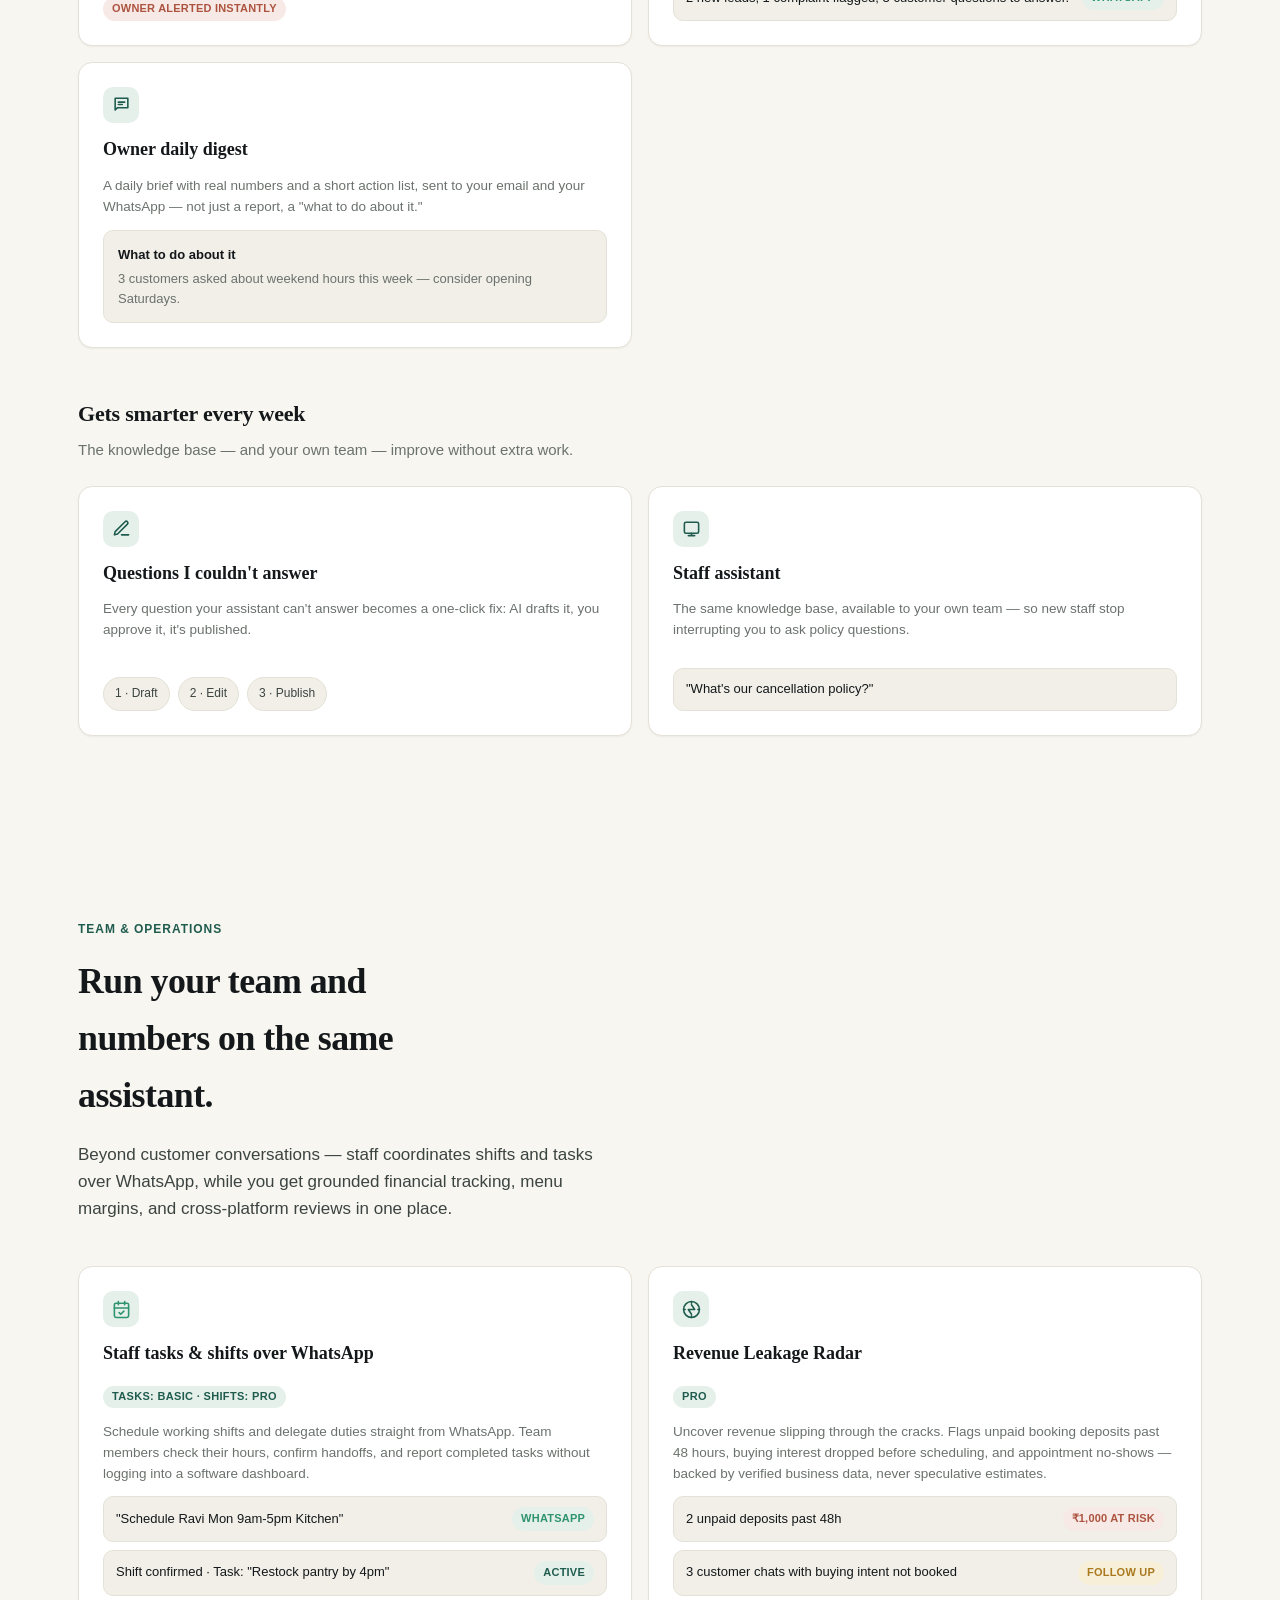
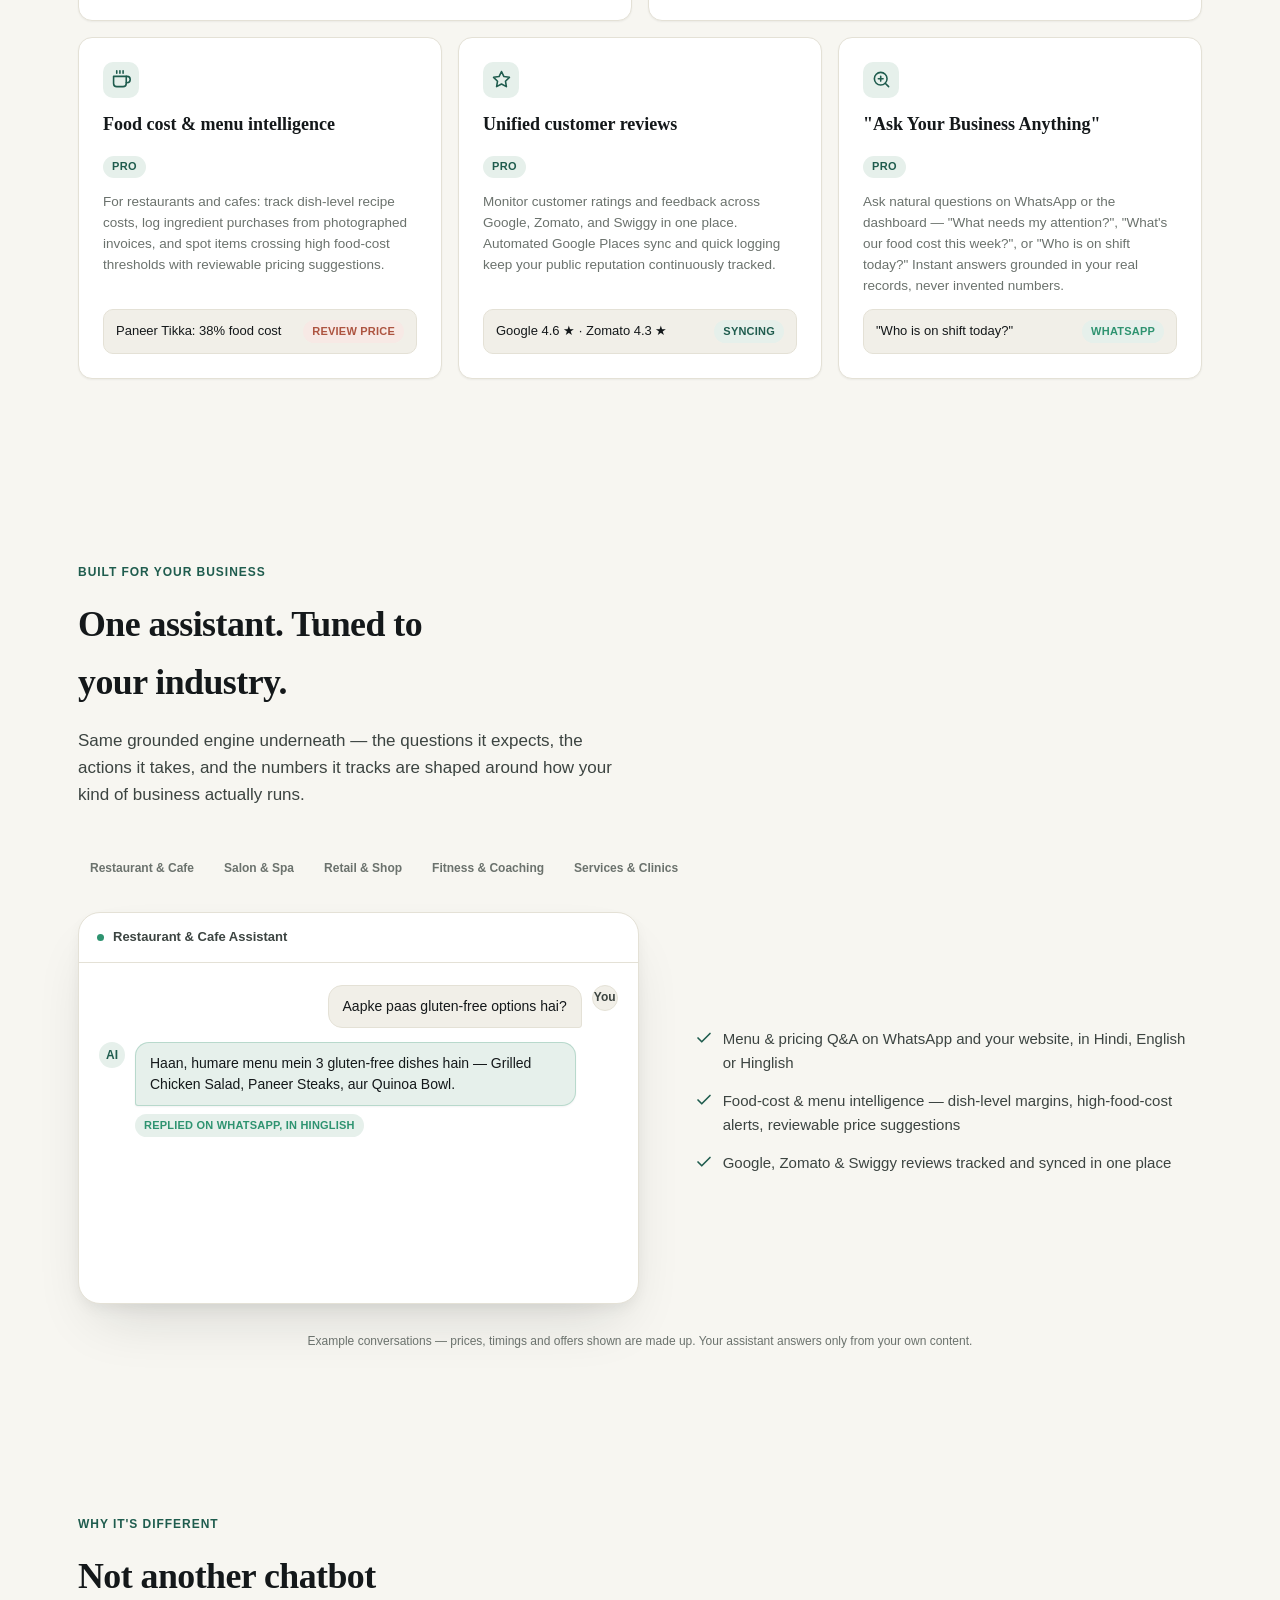
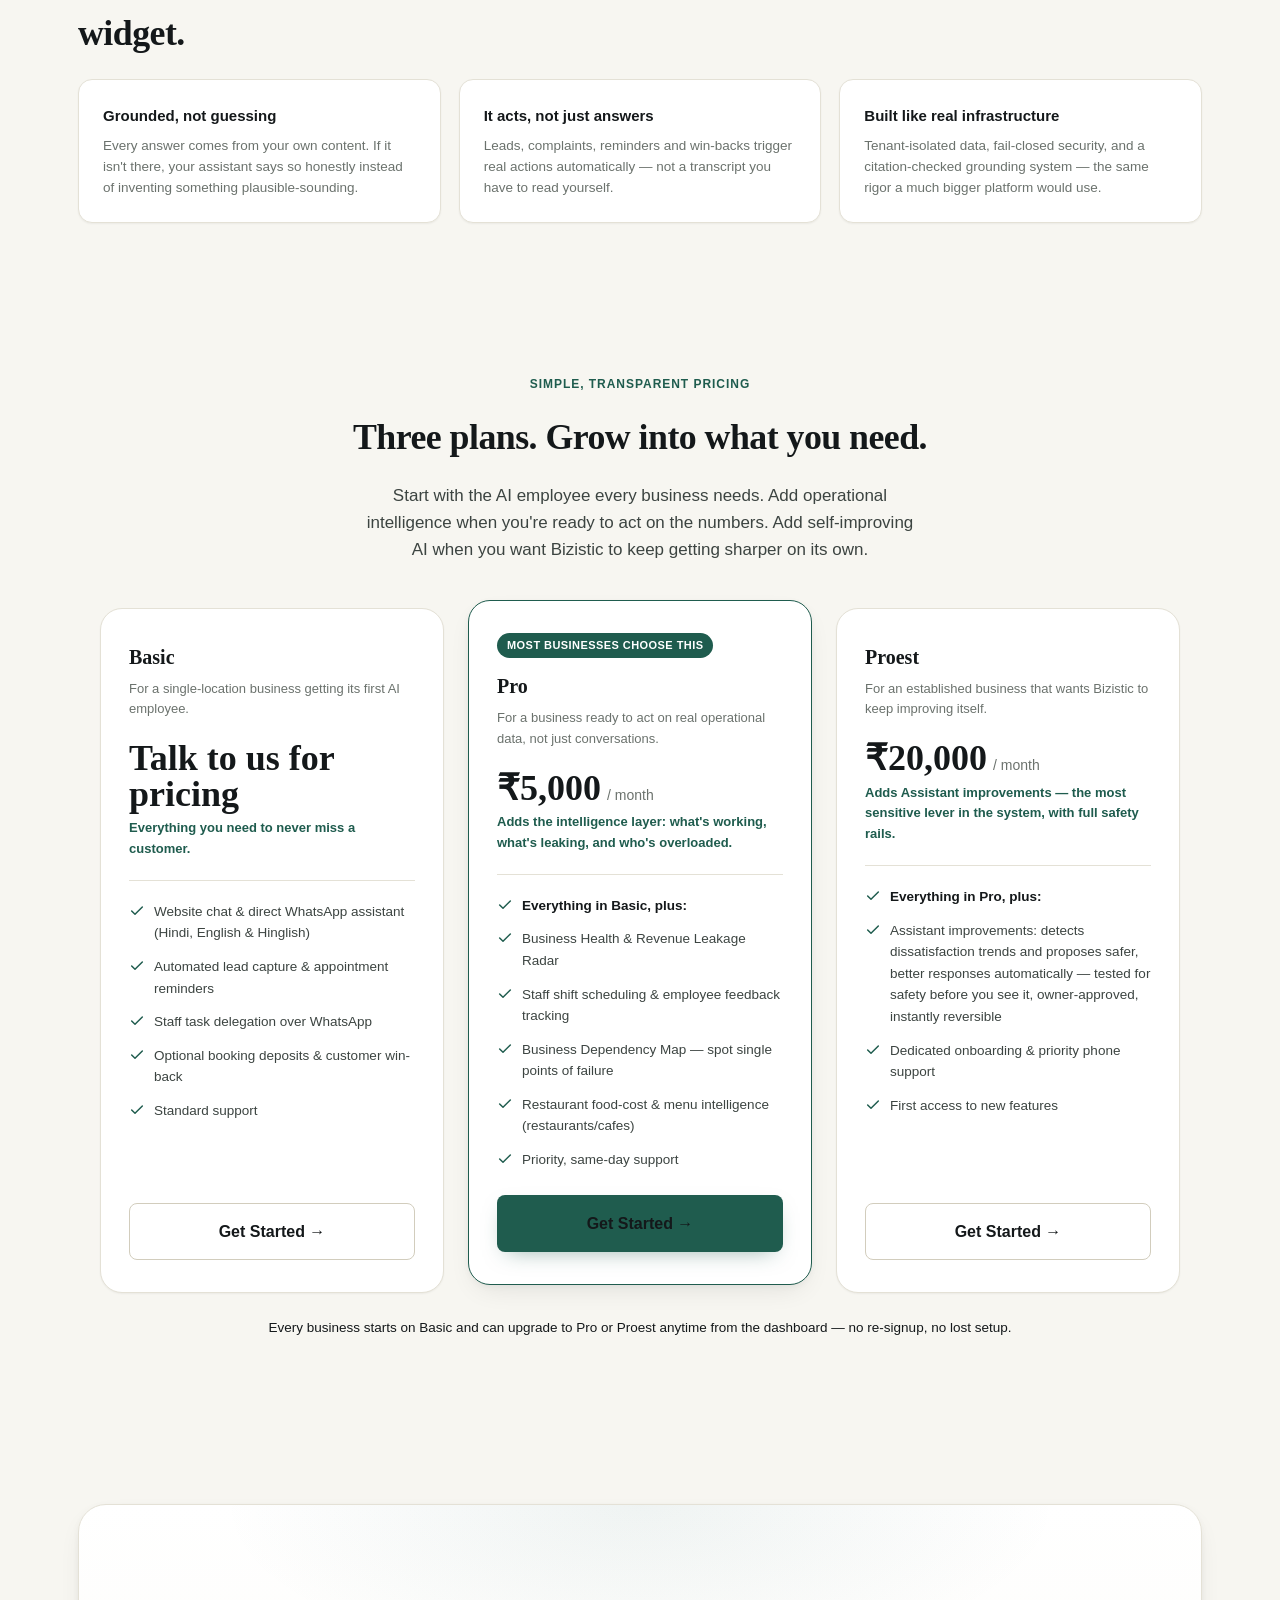
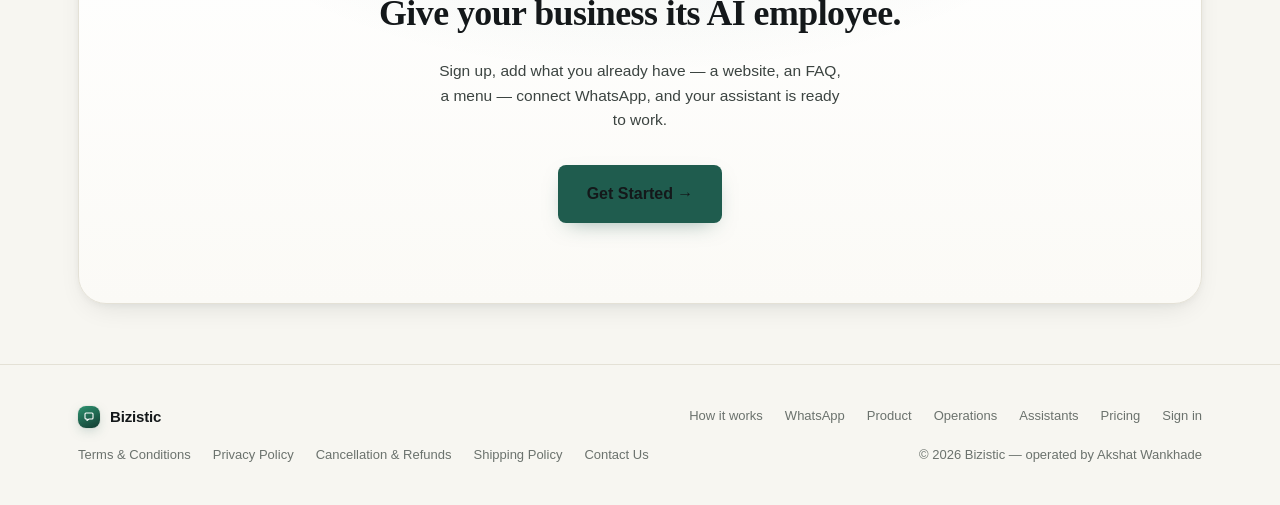
==== commit 32b43cee: "Fix defects found in review of the launch-fixes phase - Restaurant nav guard read tenant.vertical (n" ====
--- a/static/index.html
+++ b/static/index.html
@@ -250,7 +250,6 @@
           <div class="bm-tile-visual bm-mock-stack">
             <div class="bm-mock-row"><span>"What needs my attention today?"</span></div>
             <div class="bm-mock-row"><span>2 new leads, 1 complaint flagged, 3 customer questions to answer.</span><span class="bm-mock-pill whatsapp">WhatsApp</span></div>
-            <div class="bm-mock-row"><span>Ravi clocked in &middot; 08:58</span><span class="bm-mock-pill status">On time</span></div>
           </div>
         </div>
         <div class="bm-tile bm-tile-md">
